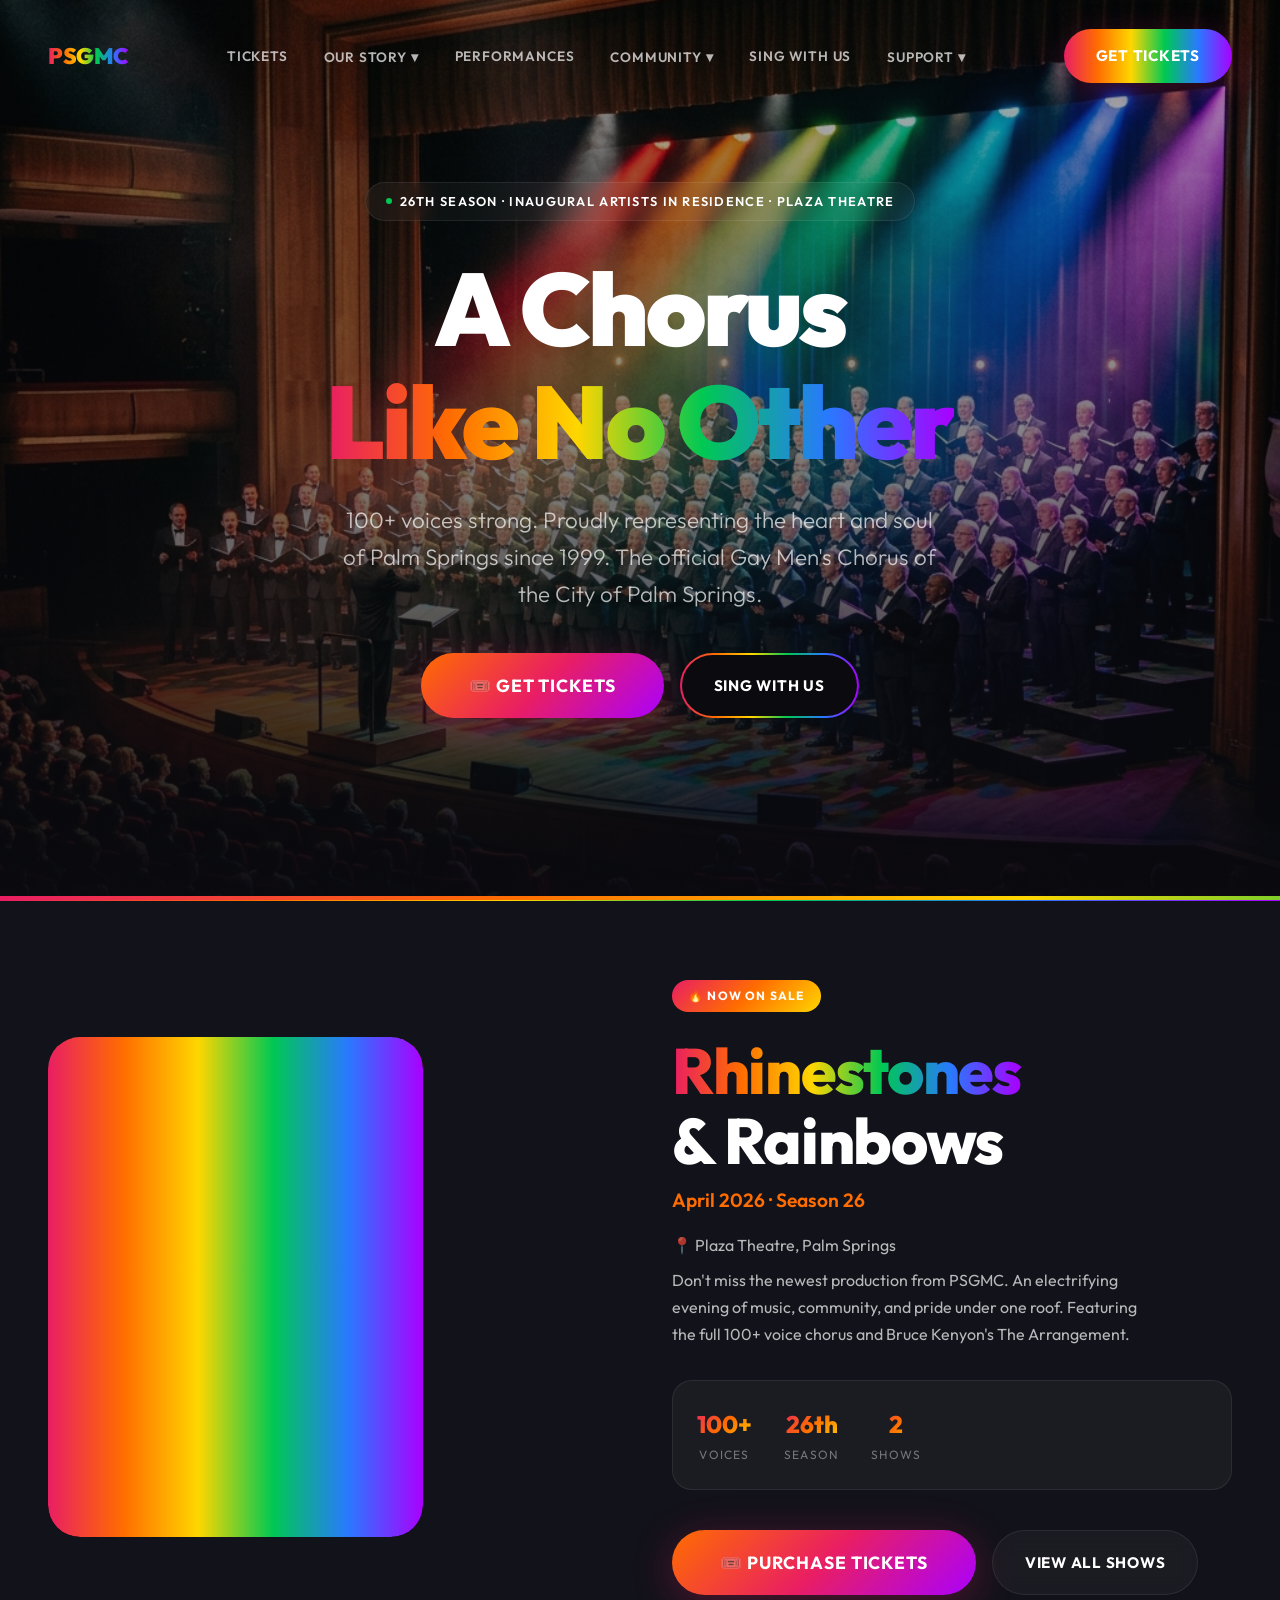
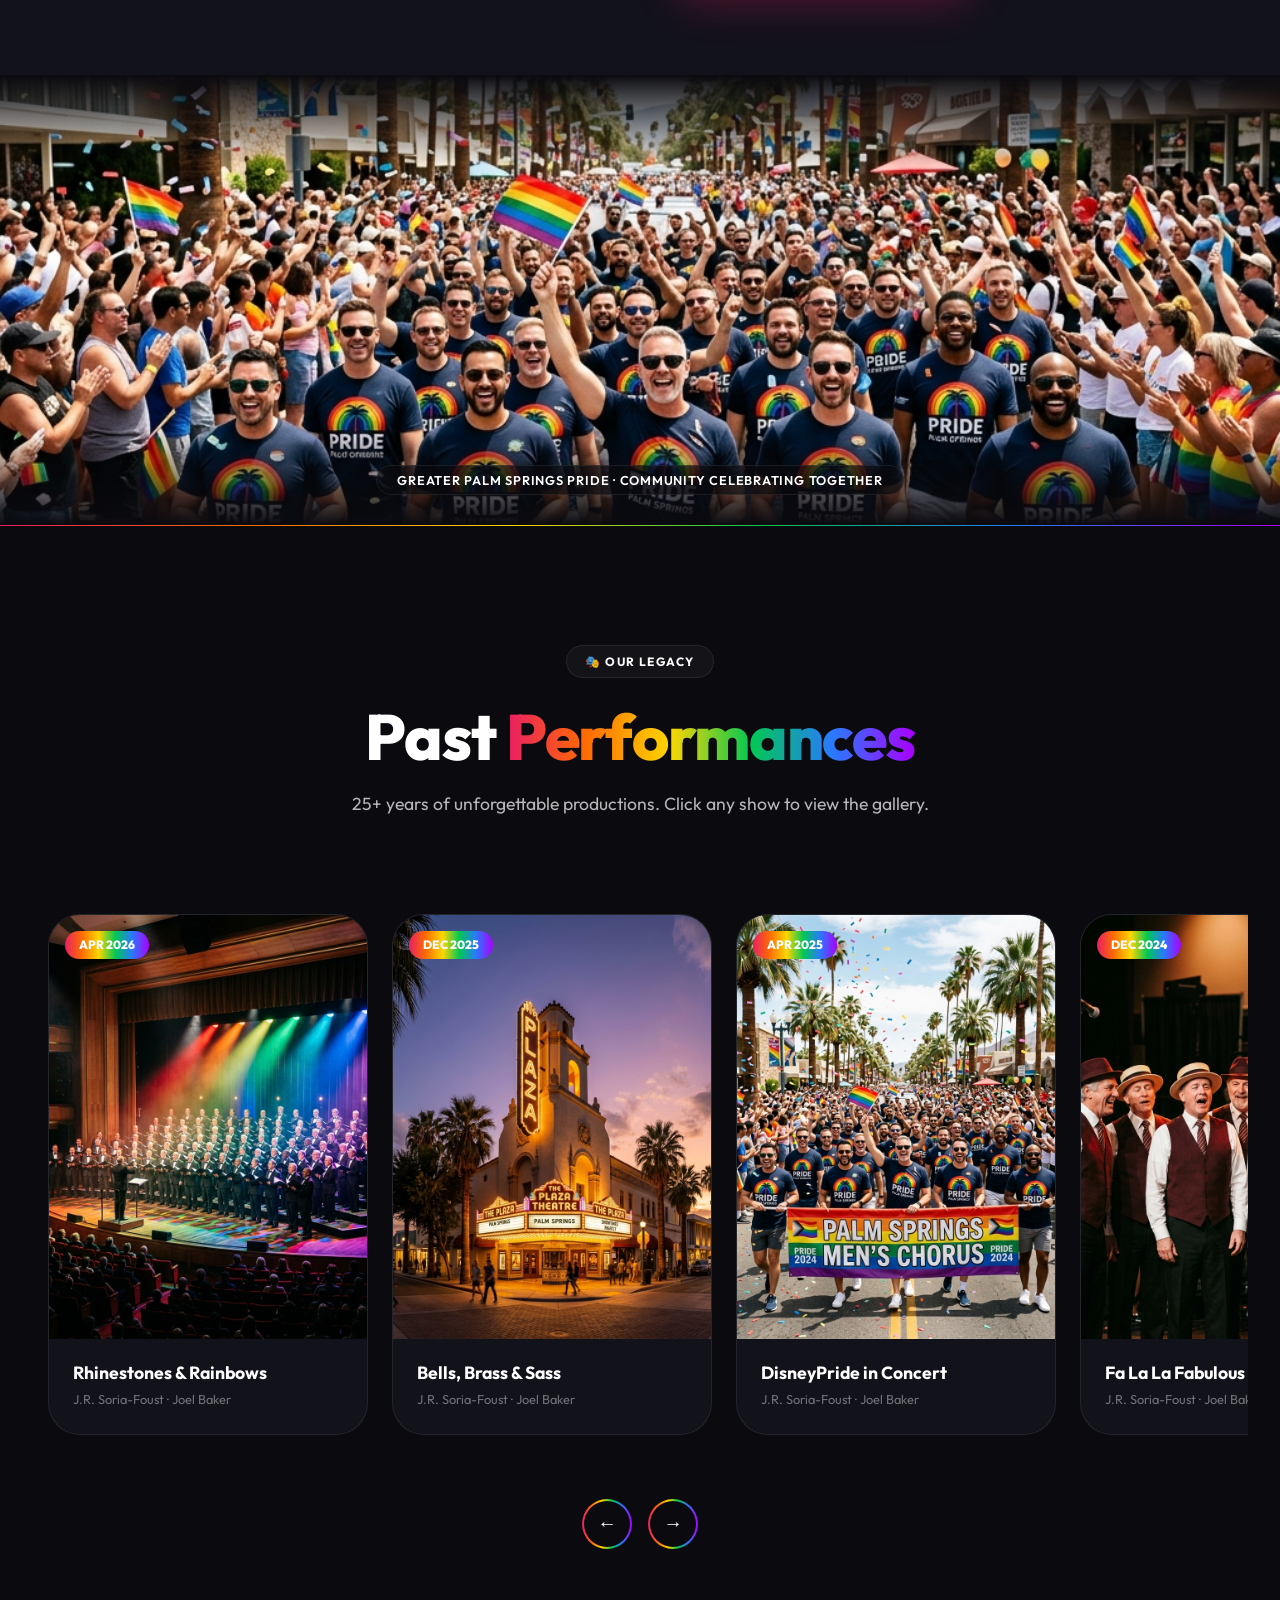
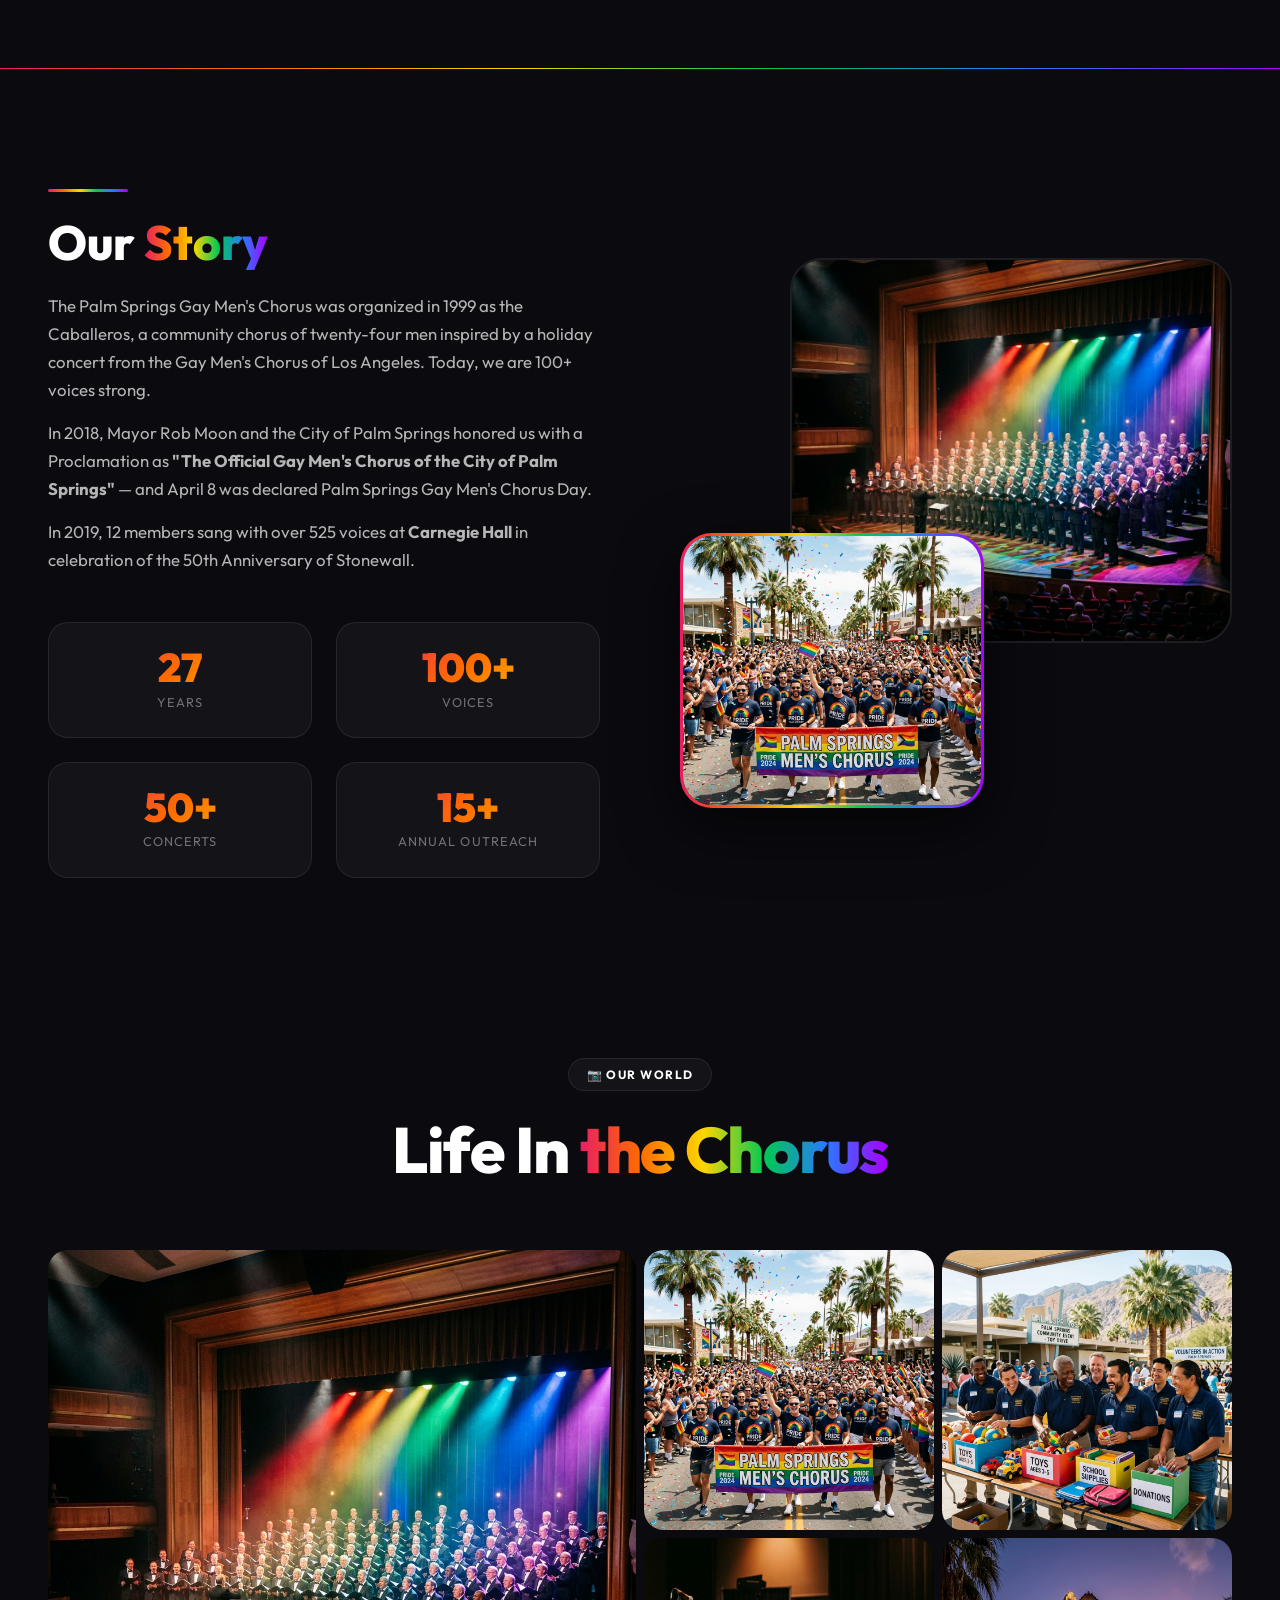
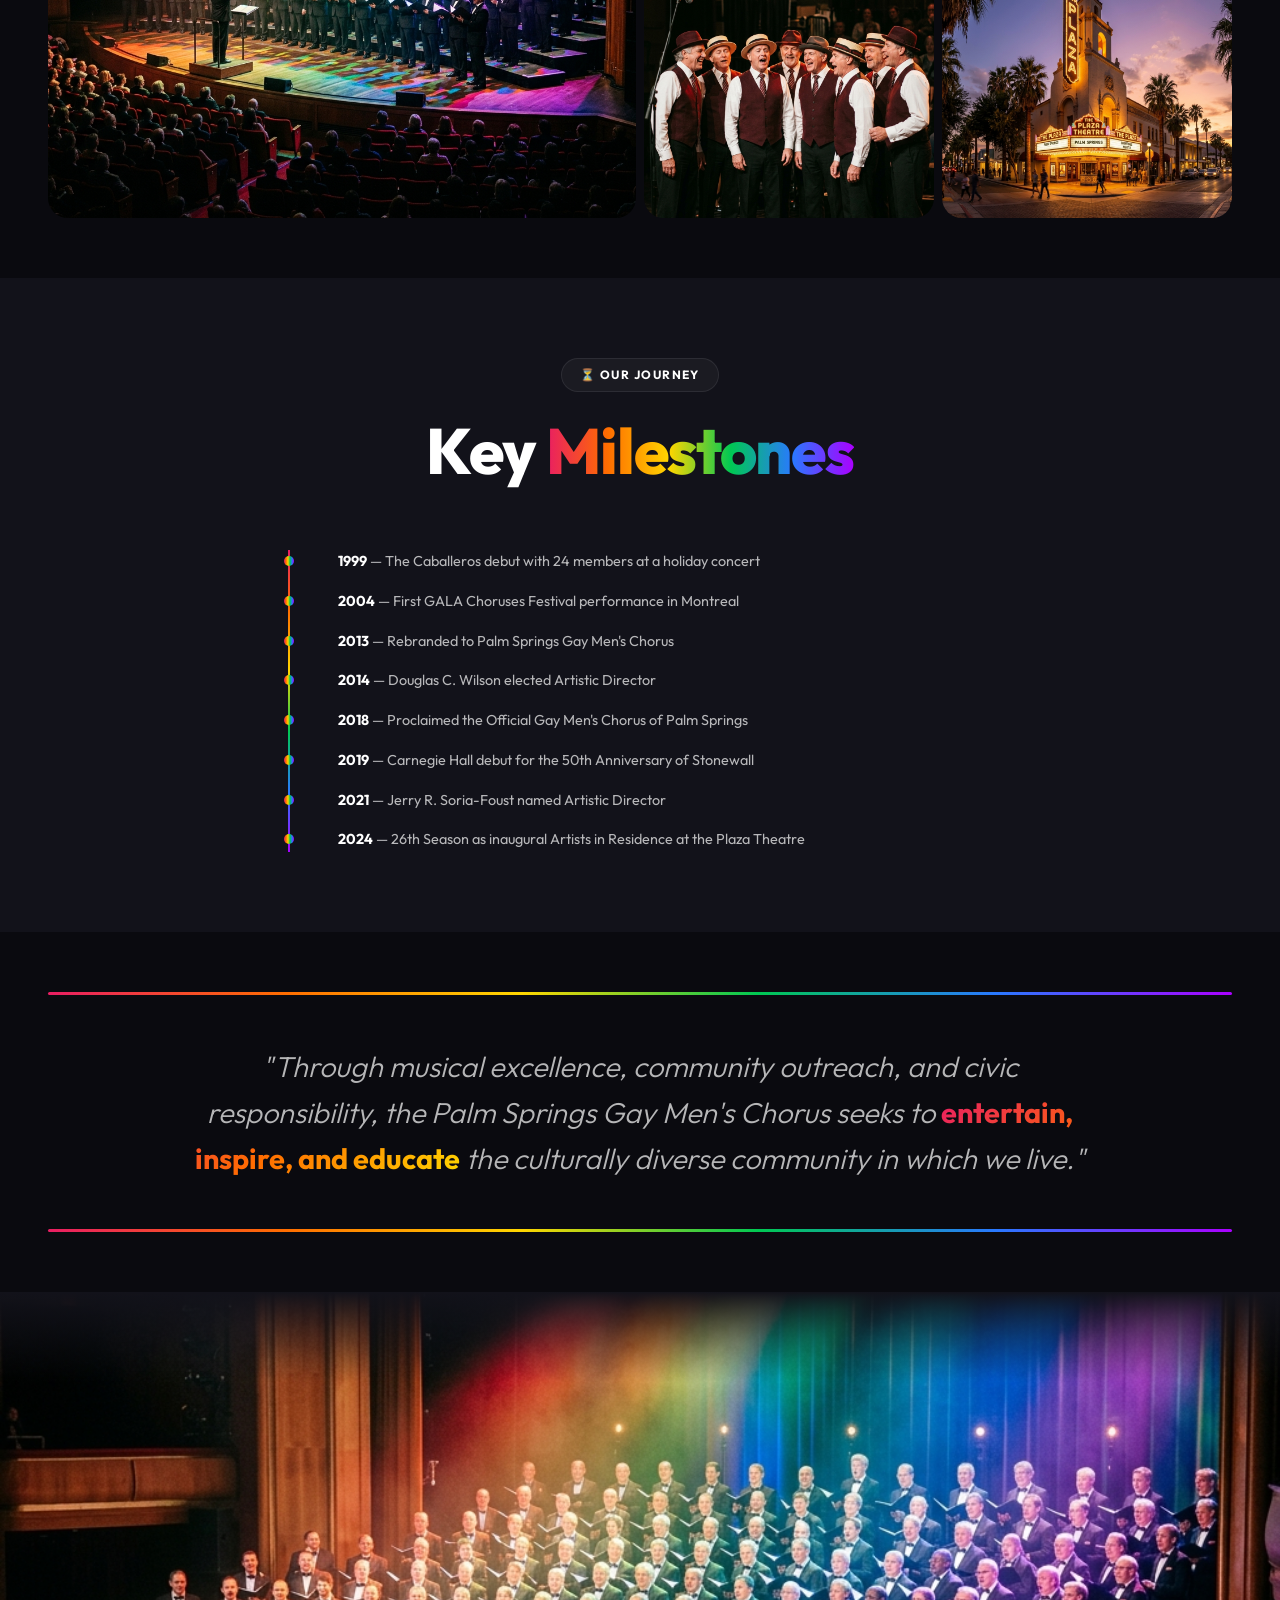
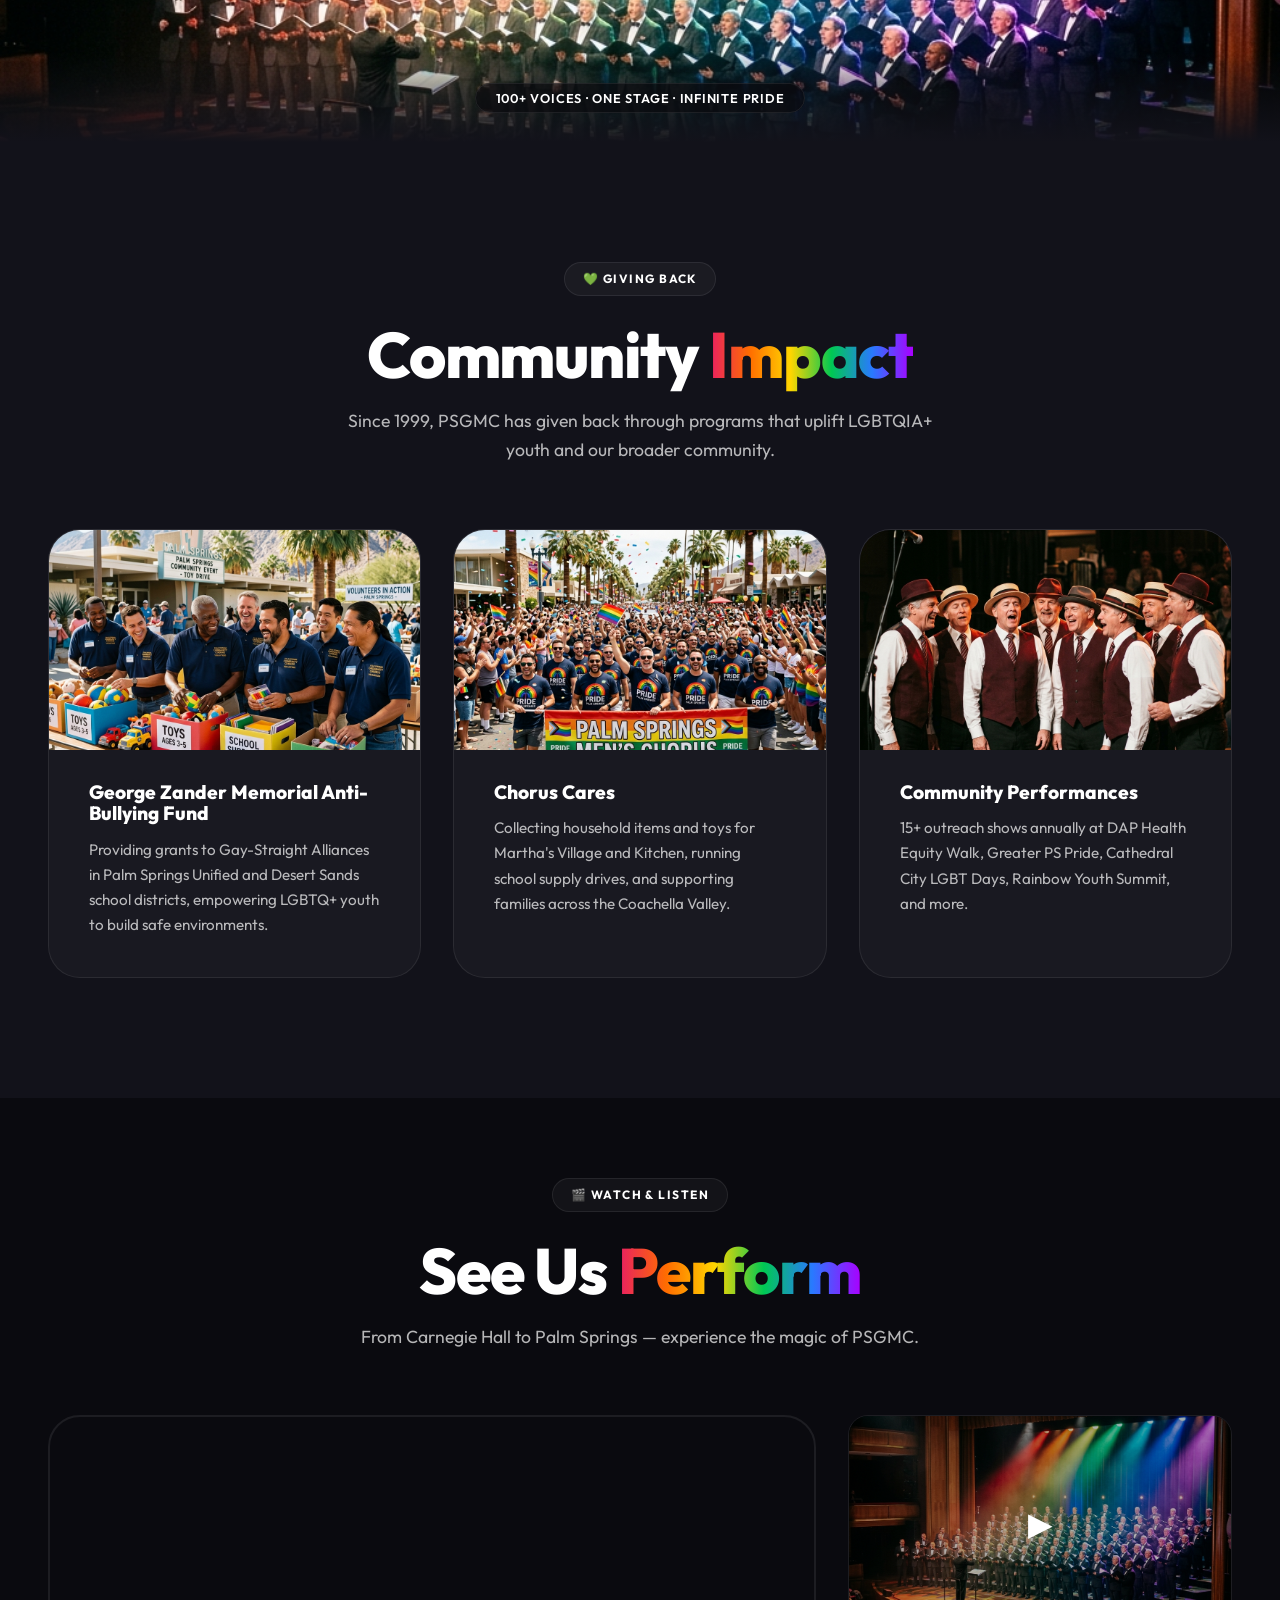
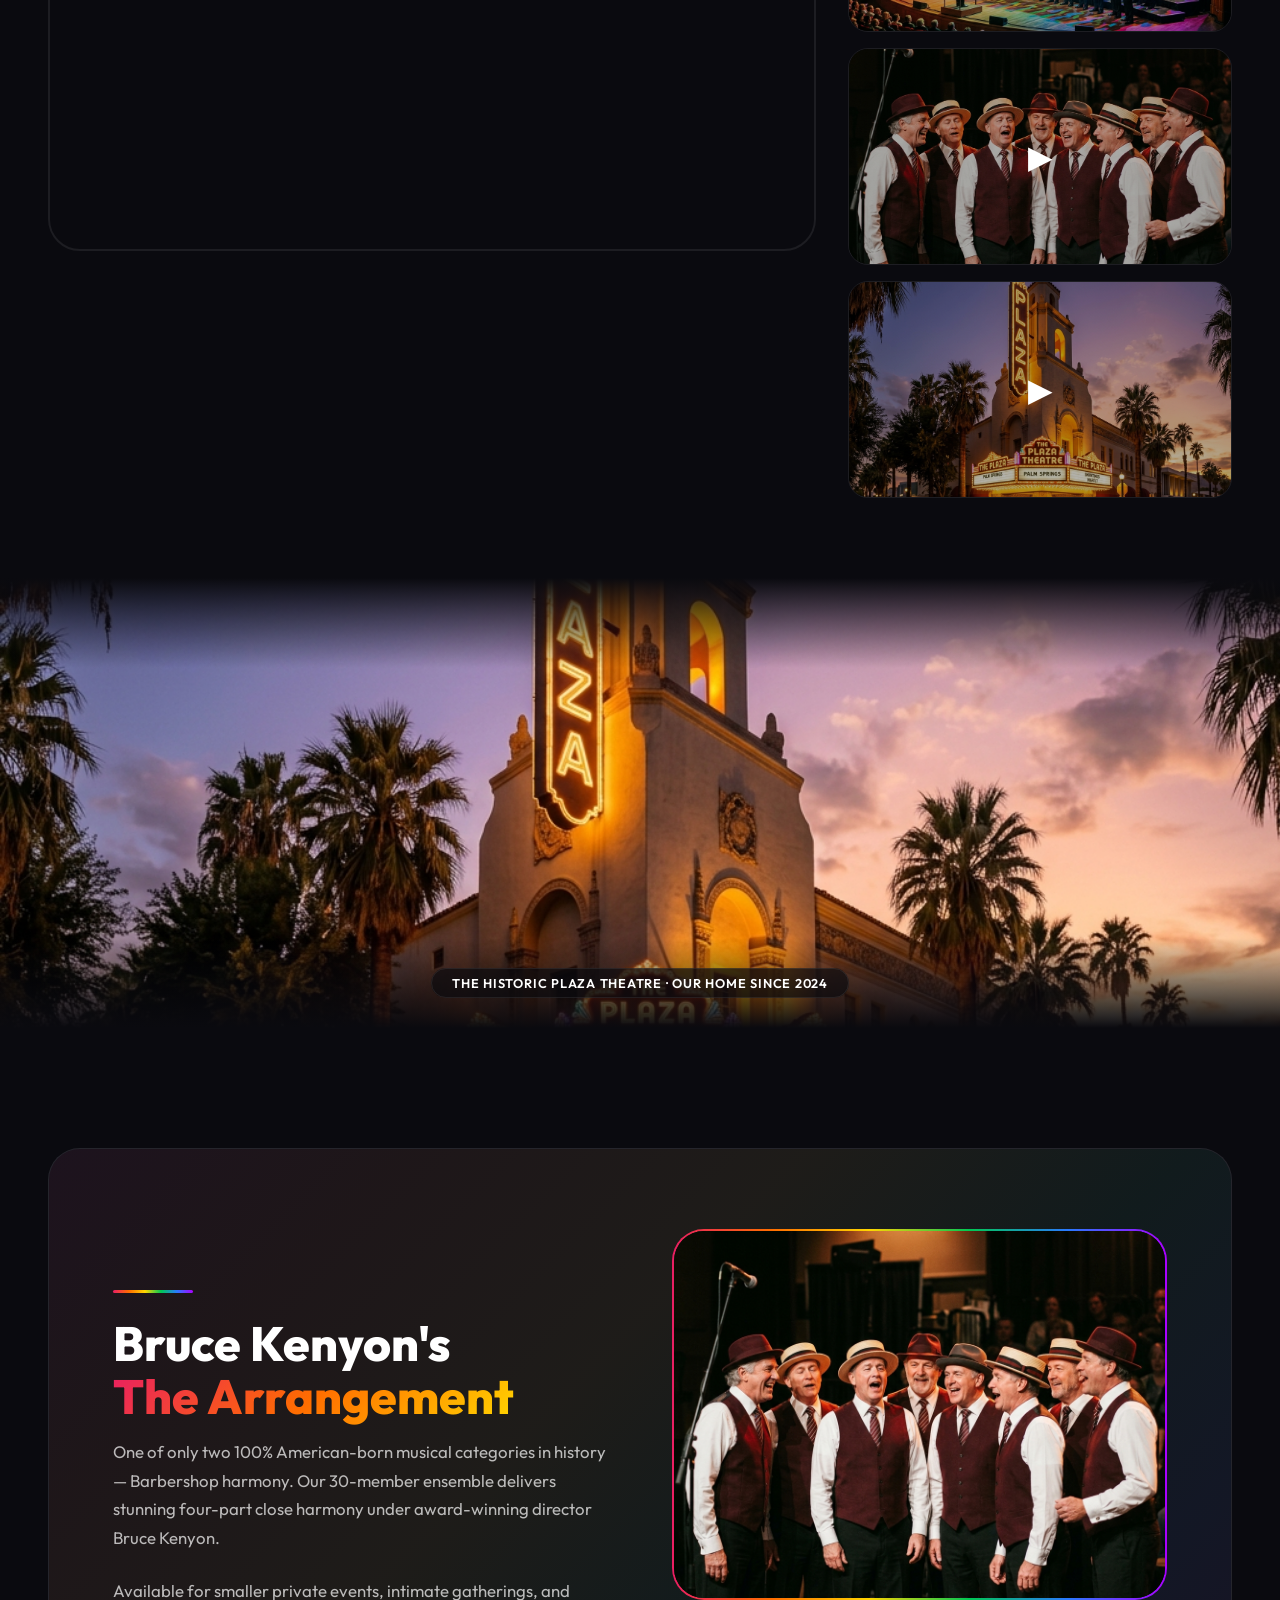
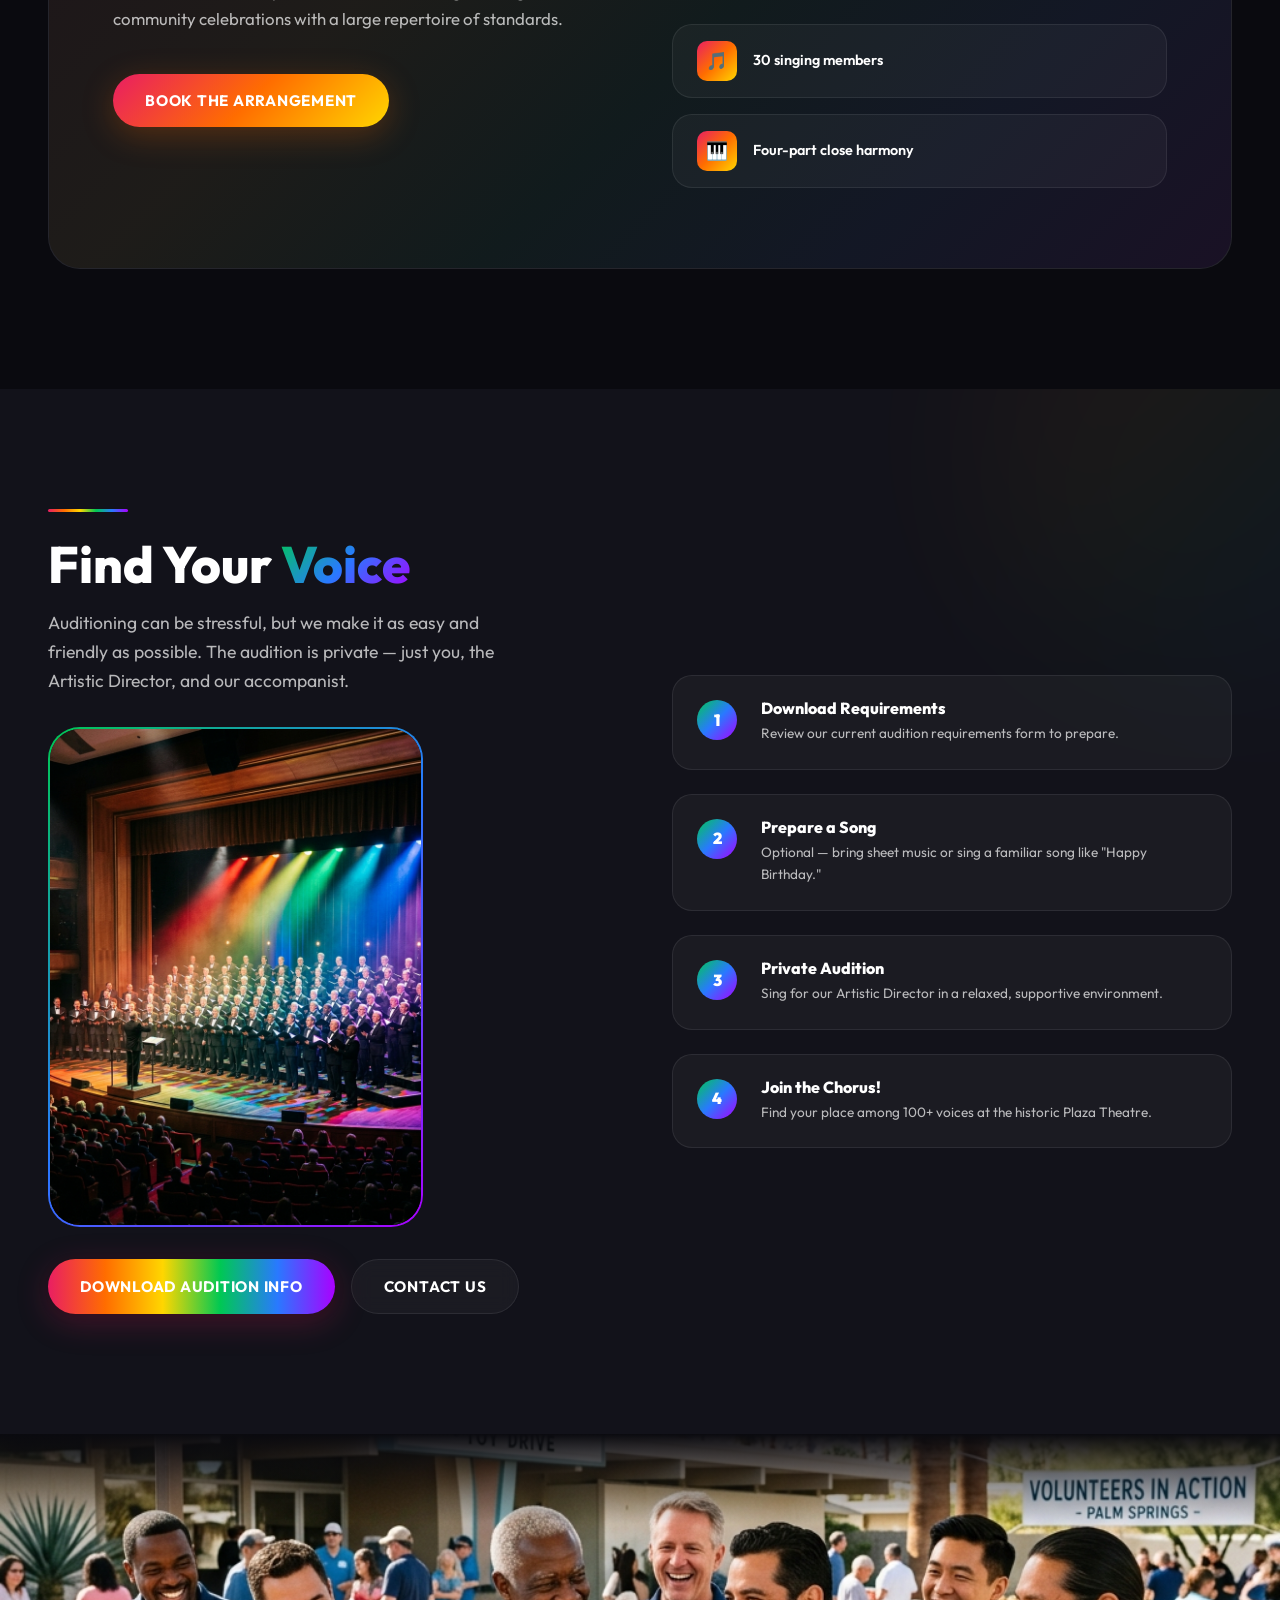
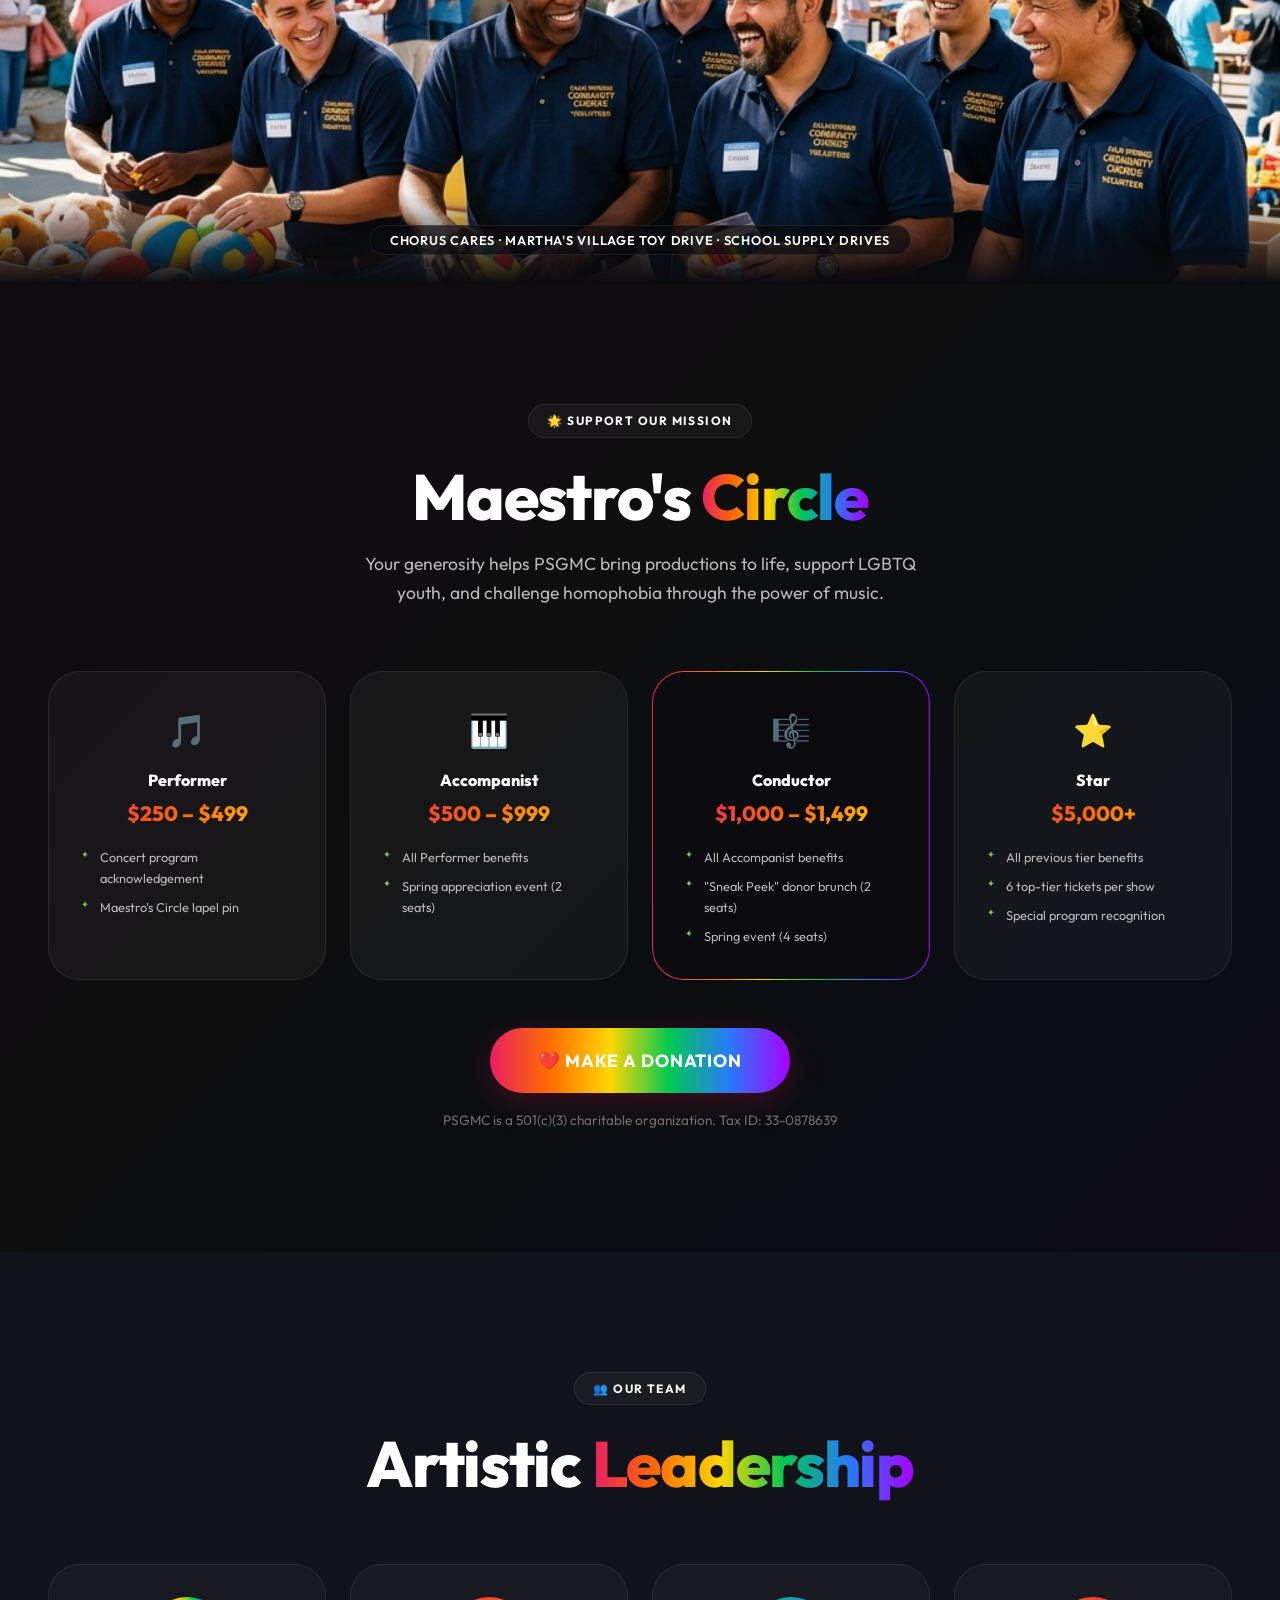
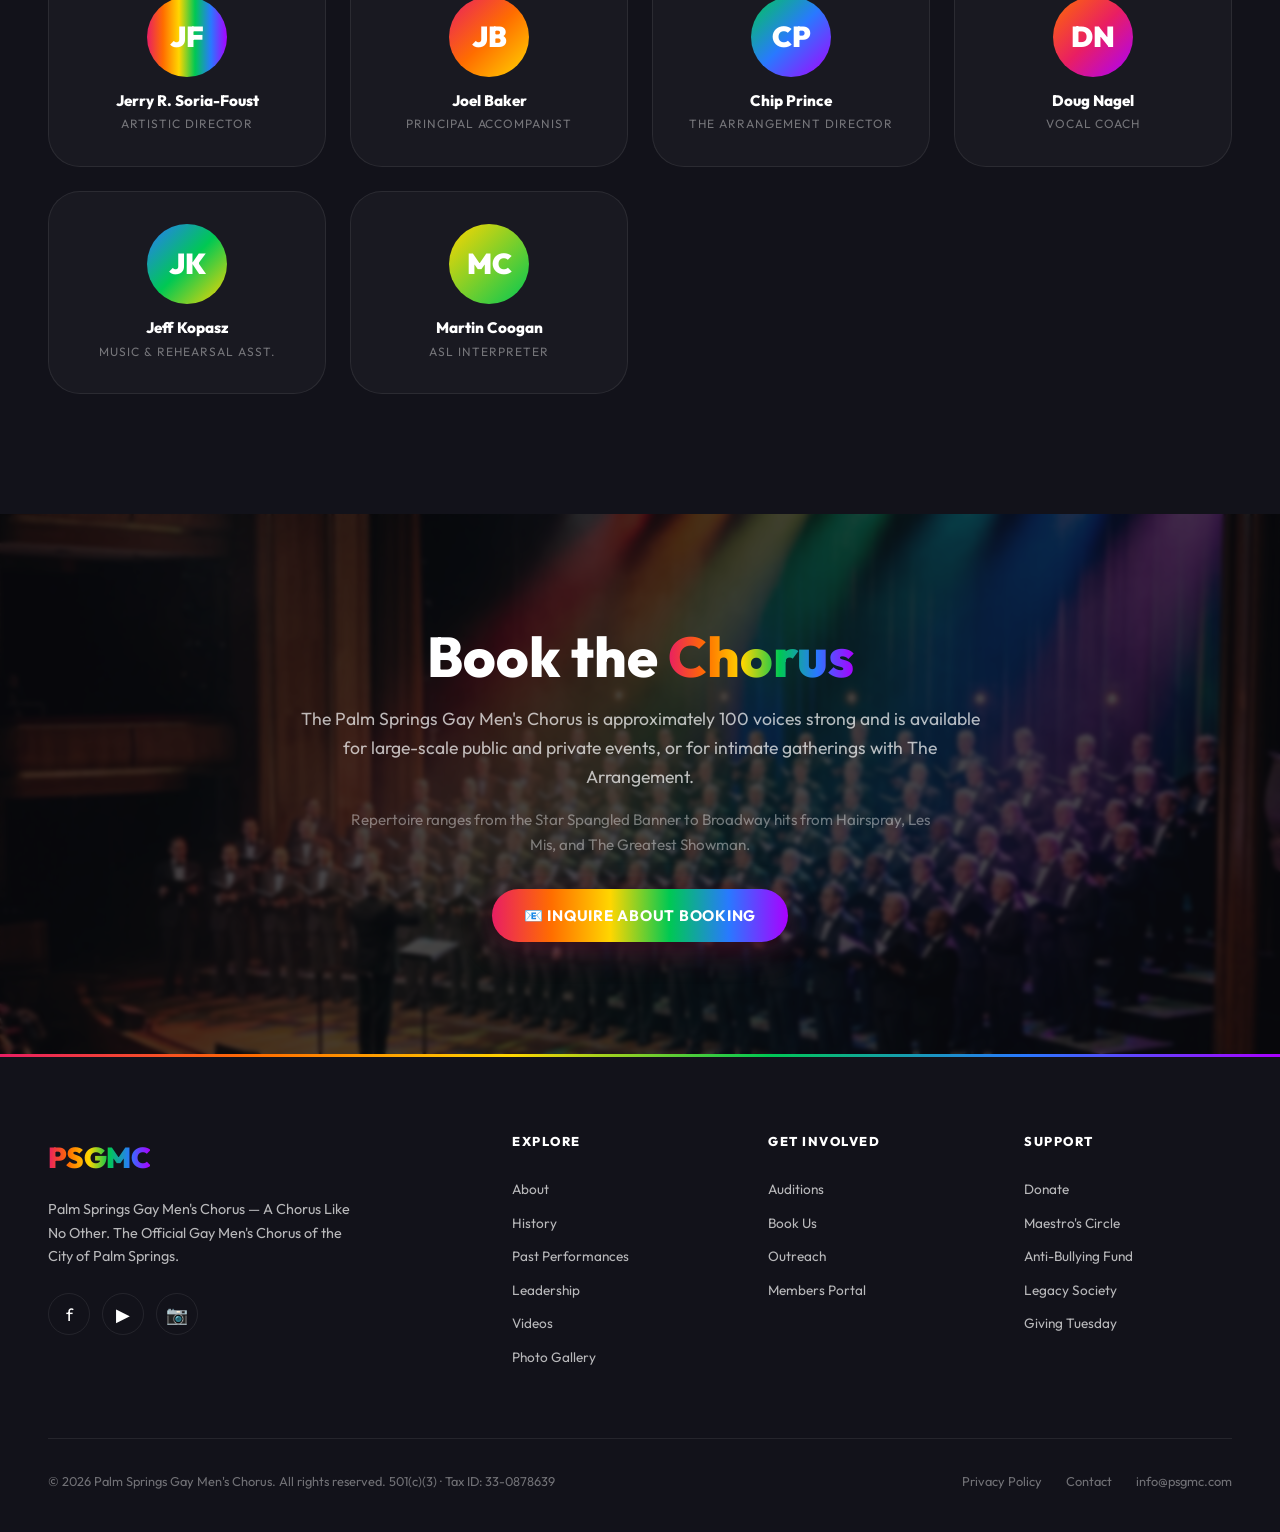
==== psgmc-redesign/index.html @ 8399190d "feat: implement landing page redesign with hero section, navigation, and concert listings" ====
<!DOCTYPE html>
<html lang="en">
<head>
    <meta charset="UTF-8">
    <meta name="viewport" content="width=device-width, initial-scale=1.0">
    <title>PSGMC | Palm Springs Gay Men's Chorus — A Chorus Like No Other</title>
    <meta name="description" content="The official website for the Palm Springs Gay Men's Chorus. Since 1999, 100+ voices strong. The Official Gay Men's Chorus of the City of Palm Springs. View upcoming concerts, join the chorus, or support our mission.">
    <link rel="stylesheet" href="style.css">
</head>
<body>

    <!-- ============================================================
         NAVIGATION
         ============================================================ -->
    <nav class="nav" id="navbar">
        <div class="container nav-inner">
            <a href="#" class="nav-logo">
                <img src="logo.png" alt="PSGMC Logo" onerror="this.style.display='none'">
                <span class="nav-logo-text"><span class="gradient-text">PSGMC</span></span>
            </a>

            <div class="nav-menu" id="navMenu">
                <a href="#tickets" class="nav-link">Tickets</a>

                <div class="nav-dropdown">
                    <a href="#story" class="nav-link">Our Story ▾</a>
                    <div class="nav-dropdown-menu">
                        <a href="#story">
                            <div class="dropdown-icon" style="background: rgba(233,30,99,0.1);">📖</div>
                            <div><strong>About</strong><br><small style="color:var(--text-muted)">Our mission & vision</small></div>
                        </a>
                        <a href="#timeline">
                            <div class="dropdown-icon" style="background: rgba(255,109,0,0.1);">⏳</div>
                            <div><strong>History</strong><br><small style="color:var(--text-muted)">Since 1999</small></div>
                        </a>
                        <a href="#leadership">
                            <div class="dropdown-icon" style="background: rgba(255,214,0,0.1);">👥</div>
                            <div><strong>Leadership</strong><br><small style="color:var(--text-muted)">Board & artistic team</small></div>
                        </a>
                        <a href="#arrangement">
                            <div class="dropdown-icon" style="background: rgba(0,200,83,0.1);">🎶</div>
                            <div><strong>The Arrangement</strong><br><small style="color:var(--text-muted)">Barbershop ensemble</small></div>
                        </a>
                    </div>
                </div>

                <a href="#performances" class="nav-link">Performances</a>

                <div class="nav-dropdown">
                    <a href="#outreach" class="nav-link">Community ▾</a>
                    <div class="nav-dropdown-menu">
                        <a href="#outreach">
                            <div class="dropdown-icon" style="background: rgba(0,200,83,0.1);">💚</div>
                            <div><strong>Outreach</strong><br><small style="color:var(--text-muted)">Chorus Cares programs</small></div>
                        </a>
                        <a href="#videos">
                            <div class="dropdown-icon" style="background: rgba(41,121,255,0.1);">🎬</div>
                            <div><strong>Videos</strong><br><small style="color:var(--text-muted)">Watch performances</small></div>
                        </a>
                        <a href="https://psgmc.com/press-releases/" target="_blank">
                            <div class="dropdown-icon" style="background: rgba(170,0,255,0.1);">📰</div>
                            <div><strong>Press</strong><br><small style="color:var(--text-muted)">News & releases</small></div>
                        </a>
                        <a href="https://psgmc.com/concert-galleries/" target="_blank">
                            <div class="dropdown-icon" style="background: rgba(233,30,99,0.1);">📸</div>
                            <div><strong>Galleries</strong><br><small style="color:var(--text-muted)">Concert photography</small></div>
                        </a>
                    </div>
                </div>

                <a href="#join" class="nav-link">Sing With Us</a>

                <div class="nav-dropdown">
                    <a href="#support" class="nav-link">Support ▾</a>
                    <div class="nav-dropdown-menu">
                        <a href="https://psgmc.z2systems.com/np/clients/psgmc/donation.jsp?campaign=1&" target="_blank">
                            <div class="dropdown-icon" style="background: rgba(255,109,0,0.1);">❤️</div>
                            <div><strong>Donate Now</strong><br><small style="color:var(--text-muted)">Make a gift today</small></div>
                        </a>
                        <a href="#support">
                            <div class="dropdown-icon" style="background: rgba(255,214,0,0.1);">🌟</div>
                            <div><strong>Maestro's Circle</strong><br><small style="color:var(--text-muted)">Donor recognition</small></div>
                        </a>
                        <a href="https://psgmc.z2systems.com/np/clients/psgmc/donation.jsp?campaign=2&" target="_blank">
                            <div class="dropdown-icon" style="background: rgba(0,200,83,0.1);">🛡️</div>
                            <div><strong>Anti-Bullying Fund</strong><br><small style="color:var(--text-muted)">George Zander Memorial</small></div>
                        </a>
                        <a href="https://psgmc.com/legacy-society/" target="_blank">
                            <div class="dropdown-icon" style="background: rgba(170,0,255,0.1);">🏛️</div>
                            <div><strong>Legacy Society</strong><br><small style="color:var(--text-muted)">Planned giving</small></div>
                        </a>
                    </div>
                </div>
            </div>

            <a href="https://www.palmspringsplazatheatre.com/events/detail/psgmc" target="_blank" class="btn btn-primary nav-cta-desktop">Get Tickets</a>

            <div class="nav-toggle" id="navToggle" aria-label="Toggle navigation">
                <span></span><span></span><span></span>
            </div>
        </div>
    </nav>


    <!-- ============================================================
         HERO — Full-screen cinematic image with overlay
         ============================================================ -->
    <header class="hero" id="home">
        <div class="hero-video-container">
            <img src="img-stage.png" alt="Palm Springs Gay Men's Chorus performing on stage with rainbow lighting">
        </div>
        <div class="hero-overlay"></div>
        <div class="hero-rainbow-bar"></div>

        <div class="hero-content">
            <div class="hero-badge">
                <span class="dot"></span>
                26th Season · Inaugural Artists in Residence · Plaza Theatre
            </div>
            <h1>
                <span class="line-1">A Chorus</span>
                <span class="line-2">Like No Other</span>
            </h1>
            <p class="hero-sub">100+ voices strong. Proudly representing the heart and soul of Palm Springs since 1999. The official Gay Men's Chorus of the City of Palm Springs.</p>
            <div class="hero-actions">
                <a href="https://www.palmspringsplazatheatre.com/events/detail/psgmc" target="_blank" class="btn btn-ticket">🎟️ Get Tickets</a>
                <a href="#join" class="btn btn-outline">Sing With Us</a>
            </div>
        </div>
    </header>


    <!-- ============================================================
         CURRENT TICKETS — Split: Concert Poster + Details
         ============================================================ -->
    <section class="ticket-section" id="tickets">
        <div class="container ticket-inner">
            <div class="ticket-visual reveal-left">
                <img src="img-stage.png" alt="PSGMC on stage — Rhinestones & Rainbows">
            </div>
            <div class="ticket-info reveal-right">
                <span class="ticket-label">🔥 Now On Sale</span>
                <h2><span class="gradient-text">Rhinestones</span><br>& Rainbows</h2>
                <p class="show-date">April 2026 · Season 26</p>
                <p class="show-venue">📍 Plaza Theatre, Palm Springs</p>
                <p class="show-desc">Don't miss the newest production from PSGMC. An electrifying evening of music, community, and pride under one roof. Featuring the full 100+ voice chorus and Bruce Kenyon's The Arrangement.</p>
                <div class="ticket-meta">
                    <div class="ticket-meta-item">
                        <div class="meta-value">100+</div>
                        <div class="meta-label">Voices</div>
                    </div>
                    <div class="ticket-meta-item">
                        <div class="meta-value">26th</div>
                        <div class="meta-label">Season</div>
                    </div>
                    <div class="ticket-meta-item">
                        <div class="meta-value">2</div>
                        <div class="meta-label">Shows</div>
                    </div>
                </div>
                <div style="display: flex; gap: 1rem; flex-wrap: wrap;">
                    <a href="https://www.palmspringsplazatheatre.com/events/detail/psgmc" target="_blank" class="btn btn-ticket">🎟️ Purchase Tickets</a>
                    <a href="#performances" class="btn btn-ghost">View All Shows</a>
                </div>
            </div>
        </div>
    </section>


    <!-- ============================================================
         📸 PHOTO BREAK — Pride Parade (full-bleed)
         ============================================================ -->
    <div class="photo-break">
        <img src="img-pride.png" alt="PSGMC marching at Palm Springs Pride Parade">
        <div class="photo-overlay"></div>
        <div class="photo-caption"><span>Greater Palm Springs Pride · Community Celebrating Together</span></div>
    </div>


    <!-- ============================================================
         PAST PERFORMANCES — Rotating Carousel with Images
         ============================================================ -->
    <section class="performances-section" id="performances">
        <div class="container">
            <div class="section-header reveal">
                <span class="tag">🎭 Our Legacy</span>
                <h2>Past <span class="gradient-text">Performances</span></h2>
                <p>25+ years of unforgettable productions. Click any show to view the gallery.</p>
            </div>

            <div class="carousel-container">
                <div class="carousel-track" id="carouselTrack">
                    <div class="performance-card" onclick="window.open('https://psgmc.com/concert-galleries/','_blank')">
                        <div class="performance-card-img">
                            <img src="img-stage.png" alt="Rhinestones & Rainbows">
                            <div class="year-badge">APR 2026</div>
                            <div class="gallery-overlay"><span>View Gallery →</span></div>
                        </div>
                        <div class="performance-card-body">
                            <h3>Rhinestones & Rainbows</h3>
                            <div class="director">J.R. Soria-Foust · Joel Baker</div>
                        </div>
                    </div>

                    <div class="performance-card" onclick="window.open('https://psgmc.com/bells-brass-sass-gallery/','_blank')">
                        <div class="performance-card-img">
                            <img src="img-plaza.png" alt="Bells, Brass & Sass">
                            <div class="year-badge">DEC 2025</div>
                            <div class="gallery-overlay"><span>View Gallery →</span></div>
                        </div>
                        <div class="performance-card-body">
                            <h3>Bells, Brass & Sass</h3>
                            <div class="director">J.R. Soria-Foust · Joel Baker</div>
                        </div>
                    </div>

                    <div class="performance-card" onclick="window.open('https://psgmc.com/disney-pride-in-concert/','_blank')">
                        <div class="performance-card-img">
                            <img src="img-pride.png" alt="DisneyPride in Concert">
                            <div class="year-badge">APR 2025</div>
                            <div class="gallery-overlay"><span>View Gallery →</span></div>
                        </div>
                        <div class="performance-card-body">
                            <h3>DisneyPride in Concert</h3>
                            <div class="director">J.R. Soria-Foust · Joel Baker</div>
                        </div>
                    </div>

                    <div class="performance-card" onclick="window.open('https://psgmc.com/fa-la-la-fabulous/','_blank')">
                        <div class="performance-card-img">
                            <img src="img-arrangement.png" alt="Fa La La Fabulous">
                            <div class="year-badge">DEC 2024</div>
                            <div class="gallery-overlay"><span>View Gallery →</span></div>
                        </div>
                        <div class="performance-card-body">
                            <h3>Fa La La Fabulous</h3>
                            <div class="director">J.R. Soria-Foust · Joel Baker</div>
                        </div>
                    </div>

                    <div class="performance-card" onclick="window.open('https://psgmc.com/defying-gravity-gallery/','_blank')">
                        <div class="performance-card-img">
                            <img src="img-stage.png" alt="Defying Gravity">
                            <div class="year-badge">APR 2024</div>
                            <div class="gallery-overlay"><span>View Gallery →</span></div>
                        </div>
                        <div class="performance-card-body">
                            <h3>Defying Gravity</h3>
                            <div class="director">J.R. Soria-Foust · Joel Baker</div>
                        </div>
                    </div>

                    <div class="performance-card" onclick="window.open('https://psgmc.com/ring-swing-sing/','_blank')">
                        <div class="performance-card-img">
                            <img src="img-plaza.png" alt="Ring! Swing! Sing!">
                            <div class="year-badge">DEC 2023</div>
                            <div class="gallery-overlay"><span>View Gallery →</span></div>
                        </div>
                        <div class="performance-card-body">
                            <h3>Ring! Swing! Sing!</h3>
                            <div class="director">J.R. Soria-Foust · Joel Baker</div>
                        </div>
                    </div>

                    <div class="performance-card" onclick="window.open('https://psgmc.com/notorious','_blank')">
                        <div class="performance-card-img">
                            <img src="img-arrangement.png" alt="Notorious">
                            <div class="year-badge">APR 2023</div>
                            <div class="gallery-overlay"><span>View Gallery →</span></div>
                        </div>
                        <div class="performance-card-body">
                            <h3>Notorious</h3>
                            <div class="director">J.R. Soria-Foust · Joel Baker</div>
                        </div>
                    </div>

                    <div class="performance-card" onclick="window.open('https://psgmc.com/naughty-or-nice/','_blank')">
                        <div class="performance-card-img">
                            <img src="img-pride.png" alt="Naughty or Nice?">
                            <div class="year-badge">DEC 2022</div>
                            <div class="gallery-overlay"><span>View Gallery →</span></div>
                        </div>
                        <div class="performance-card-body">
                            <h3>Naughty or Nice?</h3>
                            <div class="director">J.R. Soria-Foust · Joel Baker</div>
                        </div>
                    </div>

                    <div class="performance-card" onclick="window.open('https://psgmc.com/razzle-dazzle-shine/','_blank')">
                        <div class="performance-card-img">
                            <img src="img-stage.png" alt="Razzle, Dazzle, Shine!">
                            <div class="year-badge">APR 2022</div>
                            <div class="gallery-overlay"><span>View Gallery →</span></div>
                        </div>
                        <div class="performance-card-body">
                            <h3>Razzle, Dazzle, Shine!</h3>
                            <div class="director">J.R. Soria-Foust · Joel Baker</div>
                        </div>
                    </div>

                    <div class="performance-card" onclick="window.open('https://psgmc.com/modern-family-holiday/','_blank')">
                        <div class="performance-card-img">
                            <img src="img-plaza.png" alt="A Modern Family Holiday">
                            <div class="year-badge">DEC 2019</div>
                            <div class="gallery-overlay"><span>View Gallery →</span></div>
                        </div>
                        <div class="performance-card-body">
                            <h3>A Modern Family Holiday</h3>
                            <div class="director">Douglas C. Wilson · Joel Baker</div>
                        </div>
                    </div>

                    <div class="performance-card" onclick="window.open('https://psgmc.com/quiet-no-more-a-choral-celebration-of-stonewall/','_blank')">
                        <div class="performance-card-img">
                            <img src="img-pride.png" alt="Quiet No More">
                            <div class="year-badge">APR 2019</div>
                            <div class="gallery-overlay"><span>View Gallery →</span></div>
                        </div>
                        <div class="performance-card-body">
                            <h3>Quiet No More</h3>
                            <div class="director">Douglas C. Wilson · Joel Baker</div>
                        </div>
                    </div>

                    <div class="performance-card" onclick="window.open('https://psgmc.com/men-in-tights/','_blank')">
                        <div class="performance-card-img">
                            <img src="img-arrangement.png" alt="Men In Tights">
                            <div class="year-badge">DEC 2018</div>
                            <div class="gallery-overlay"><span>View Gallery →</span></div>
                        </div>
                        <div class="performance-card-body">
                            <h3>Men In Tights</h3>
                            <div class="director">Douglas C. Wilson · Joel Baker</div>
                        </div>
                    </div>
                </div>
            </div>

            <div class="carousel-controls">
                <button class="carousel-btn" id="prevBtn" aria-label="Previous">←</button>
                <button class="carousel-btn" id="nextBtn" aria-label="Next">→</button>
            </div>
        </div>
    </section>


    <!-- ============================================================
         OUR STORY — About + Image Stack + History Timeline
         ============================================================ -->
    <section class="story-section" id="story">
        <div class="container story-grid">
            <div class="story-text reveal-left">
                <div class="gradient-divider-short"></div>
                <h2>Our <span class="gradient-text">Story</span></h2>
                <p>The Palm Springs Gay Men's Chorus was organized in 1999 as the Caballeros, a community chorus of twenty-four men inspired by a holiday concert from the Gay Men's Chorus of Los Angeles. Today, we are 100+ voices strong.</p>
                <p>In 2018, Mayor Rob Moon and the City of Palm Springs honored us with a Proclamation as <strong>"The Official Gay Men's Chorus of the City of Palm Springs"</strong> — and April 8 was declared Palm Springs Gay Men's Chorus Day.</p>
                <p>In 2019, 12 members sang with over 525 voices at <strong>Carnegie Hall</strong> in celebration of the 50th Anniversary of Stonewall.</p>

                <div class="story-stats stagger-children">
                    <div class="stat-card">
                        <div class="stat-number">27</div>
                        <div class="stat-label">Years</div>
                    </div>
                    <div class="stat-card">
                        <div class="stat-number">100+</div>
                        <div class="stat-label">Voices</div>
                    </div>
                    <div class="stat-card">
                        <div class="stat-number">50+</div>
                        <div class="stat-label">Concerts</div>
                    </div>
                    <div class="stat-card">
                        <div class="stat-number">15+</div>
                        <div class="stat-label">Annual Outreach</div>
                    </div>
                </div>
            </div>

            <!-- IMAGE STACK: Two overlapping photos -->
            <div class="story-visual reveal-right">
                <div class="img-stack">
                    <div class="img-main">
                        <img src="img-stage.png" alt="PSGMC performing at the Plaza Theatre">
                    </div>
                    <div class="img-accent">
                        <img src="img-pride.png" alt="PSGMC at Greater Palm Springs Pride">
                    </div>
                </div>
            </div>
        </div>
    </section>


    <!-- ============================================================
         📸 PHOTO MOSAIC — Gallery of choir life
         ============================================================ -->
    <section style="padding: 60px 0; background: var(--bg-primary);" id="gallery">
        <div class="container">
            <div class="section-header reveal">
                <span class="tag">📷 Our World</span>
                <h2>Life In <span class="gradient-text">the Chorus</span></h2>
            </div>

            <div class="photo-mosaic reveal-scale">
                <div class="mosaic-item">
                    <img src="img-stage.png" alt="Full chorus on stage under rainbow lights">
                    <div class="mosaic-overlay">
                        <span class="mosaic-label">On Stage at the Plaza Theatre</span>
                    </div>
                </div>
                <div class="mosaic-item">
                    <img src="img-pride.png" alt="Pride parade march">
                    <div class="mosaic-overlay">
                        <span class="mosaic-label">Greater PS Pride</span>
                    </div>
                </div>
                <div class="mosaic-item">
                    <img src="img-outreach.png" alt="Community outreach volunteering">
                    <div class="mosaic-overlay">
                        <span class="mosaic-label">Chorus Cares</span>
                    </div>
                </div>
                <div class="mosaic-item">
                    <img src="img-arrangement.png" alt="The Arrangement barbershop ensemble">
                    <div class="mosaic-overlay">
                        <span class="mosaic-label">The Arrangement</span>
                    </div>
                </div>
                <div class="mosaic-item">
                    <img src="img-plaza.png" alt="Plaza Theatre at sunset">
                    <div class="mosaic-overlay">
                        <span class="mosaic-label">Our Home — Plaza Theatre</span>
                    </div>
                </div>
            </div>
        </div>
    </section>


    <!-- ============================================================
         TIMELINE — Key Milestones
         ============================================================ -->
    <section style="padding: 80px 0; background: var(--bg-elevated);" id="timeline">
        <div class="container" style="max-width: 800px;">
            <div class="section-header reveal">
                <span class="tag">⏳ Our Journey</span>
                <h2>Key <span class="gradient-text">Milestones</span></h2>
            </div>
            <ul class="timeline-mini reveal">
                <li><strong>1999</strong> — The Caballeros debut with 24 members at a holiday concert</li>
                <li><strong>2004</strong> — First GALA Choruses Festival performance in Montreal</li>
                <li><strong>2013</strong> — Rebranded to Palm Springs Gay Men's Chorus</li>
                <li><strong>2014</strong> — Douglas C. Wilson elected Artistic Director</li>
                <li><strong>2018</strong> — Proclaimed the Official Gay Men's Chorus of Palm Springs</li>
                <li><strong>2019</strong> — Carnegie Hall debut for the 50th Anniversary of Stonewall</li>
                <li><strong>2021</strong> — Jerry R. Soria-Foust named Artistic Director</li>
                <li><strong>2024</strong> — 26th Season as inaugural Artists in Residence at the Plaza Theatre</li>
            </ul>
        </div>
    </section>


    <!-- Mission Statement -->
    <div style="padding: 60px 0; text-align: center;">
        <div class="container">
            <hr class="gradient-divider" style="margin-bottom: 3rem;">
            <blockquote class="reveal" style="font-size: clamp(1.2rem, 2.5vw, 1.8rem); font-style: italic; font-weight: 300; max-width: 900px; margin: 0 auto; color: var(--text-secondary); line-height: 1.6;">
                "Through musical excellence, community outreach, and civic responsibility, the Palm Springs Gay Men's Chorus seeks to <span class="gradient-text-warm" style="font-weight: 700; font-style: normal;">entertain, inspire, and educate</span> the culturally diverse community in which we live."
            </blockquote>
            <hr class="gradient-divider" style="margin-top: 3rem;">
        </div>
    </div>


    <!-- ============================================================
         📸 PHOTO BREAK — Full-bleed stage photo
         ============================================================ -->
    <div class="photo-break">
        <img src="img-stage.png" alt="PSGMC chorus on stage in formation">
        <div class="photo-overlay-dark"></div>
        <div class="photo-caption"><span>100+ Voices · One Stage · Infinite Pride</span></div>
    </div>


    <!-- ============================================================
         COMMUNITY OUTREACH — Image-forward cards
         ============================================================ -->
    <section class="outreach-section" id="outreach">
        <div class="container">
            <div class="section-header reveal">
                <span class="tag">💚 Giving Back</span>
                <h2>Community <span class="gradient-text">Impact</span></h2>
                <p>Since 1999, PSGMC has given back through programs that uplift LGBTQIA+ youth and our broader community.</p>
            </div>

            <div class="outreach-grid stagger-children">
                <div class="outreach-card outreach-card-img">
                    <div class="card-image">
                        <img src="img-outreach.png" alt="Chorus members sorting donated toys">
                    </div>
                    <div class="card-body">
                        <h3>George Zander Memorial Anti-Bullying Fund</h3>
                        <p>Providing grants to Gay-Straight Alliances in Palm Springs Unified and Desert Sands school districts, empowering LGBTQ+ youth to build safe environments.</p>
                    </div>
                </div>
                <div class="outreach-card outreach-card-img">
                    <div class="card-image">
                        <img src="img-pride.png" alt="Community celebration at Pride">
                    </div>
                    <div class="card-body">
                        <h3>Chorus Cares</h3>
                        <p>Collecting household items and toys for Martha's Village and Kitchen, running school supply drives, and supporting families across the Coachella Valley.</p>
                    </div>
                </div>
                <div class="outreach-card outreach-card-img">
                    <div class="card-image">
                        <img src="img-arrangement.png" alt="Community performance ensemble">
                    </div>
                    <div class="card-body">
                        <h3>Community Performances</h3>
                        <p>15+ outreach shows annually at DAP Health Equity Walk, Greater PS Pride, Cathedral City LGBT Days, Rainbow Youth Summit, and more.</p>
                    </div>
                </div>
            </div>
        </div>
    </section>


    <!-- ============================================================
         WATCH US PERFORM — YouTube Embeds
         ============================================================ -->
    <section class="video-embed-section" id="videos">
        <div class="container">
            <div class="section-header reveal">
                <span class="tag">🎬 Watch & Listen</span>
                <h2>See Us <span class="gradient-text">Perform</span></h2>
                <p>From Carnegie Hall to Palm Springs — experience the magic of PSGMC.</p>
            </div>

            <div class="video-grid reveal">
                <div class="video-main">
                    <iframe src="https://www.youtube.com/embed/Qa61gdmxqKQ" title="PSGMC Carnegie Hall Performance" frameborder="0" allow="accelerometer; autoplay; clipboard-write; encrypted-media; gyroscope; picture-in-picture" allowfullscreen loading="lazy"></iframe>
                </div>
                <div class="video-sidebar">
                    <div class="video-thumb" onclick="document.querySelector('.video-main iframe').src='https://www.youtube.com/embed/Qa61gdmxqKQ'">
                        <img src="img-stage.png" alt="Carnegie Hall performance">
                        <div class="play-icon">▶</div>
                    </div>
                    <div class="video-thumb" onclick="document.querySelector('.video-main iframe').src='https://www.youtube.com/embed/cS2l5ByiVXs'">
                        <img src="img-arrangement.png" alt="PSGMC Sizzle Reel">
                        <div class="play-icon">▶</div>
                    </div>
                    <div class="video-thumb" onclick="document.querySelector('.video-main iframe').src='https://www.youtube.com/embed/4gxBL3rNKUs'">
                        <img src="img-plaza.png" alt="Favorite One performance">
                        <div class="play-icon">▶</div>
                    </div>
                </div>
            </div>
        </div>
    </section>


    <!-- ============================================================
         📸 PHOTO BREAK — Plaza Theatre
         ============================================================ -->
    <div class="photo-break">
        <img src="img-plaza.png" alt="The historic Plaza Theatre in Palm Springs at dusk">
        <div class="photo-overlay"></div>
        <div class="photo-caption"><span>The Historic Plaza Theatre · Our Home Since 2024</span></div>
    </div>


    <!-- ============================================================
         THE ARRANGEMENT — With Image
         ============================================================ -->
    <section class="arrangement-section" id="arrangement">
        <div class="container">
            <div class="arrangement-banner reveal-scale">
                <div class="arrangement-inner">
                    <div>
                        <div class="gradient-divider-short"></div>
                        <h2>Bruce Kenyon's<br><span class="gradient-text-warm">The Arrangement</span></h2>
                        <p>One of only two 100% American-born musical categories in history — Barbershop harmony. Our 30-member ensemble delivers stunning four-part close harmony under award-winning director Bruce Kenyon.</p>
                        <p>Available for smaller private events, intimate gatherings, and community celebrations with a large repertoire of standards.</p>
                        <a href="https://psgmc.com/book/" target="_blank" class="btn btn-warm" style="margin-top:1rem;">Book The Arrangement</a>
                    </div>
                    <div>
                        <div class="arrangement-img-wrap">
                            <img src="img-arrangement.png" alt="The Arrangement barbershop ensemble performing">
                        </div>
                        <div class="arrangement-features" style="margin-top: 1.5rem;">
                            <div class="arrangement-feature">
                                <div class="feat-icon">🎵</div>
                                <div class="feat-text">30 singing members</div>
                            </div>
                            <div class="arrangement-feature">
                                <div class="feat-icon">🎹</div>
                                <div class="feat-text">Four-part close harmony</div>
                            </div>
                        </div>
                    </div>
                </div>
            </div>
        </div>
    </section>


    <!-- ============================================================
         AUDITIONS / JOIN — With Image
         ============================================================ -->
    <section class="join-section" id="join">
        <div class="container">
            <div class="join-grid">
                <div class="reveal-left">
                    <div class="gradient-divider-short"></div>
                    <h2 style="font-size: clamp(2rem, 4vw, 3.5rem); margin-bottom: 1rem;">Find Your <span class="gradient-text-cool">Voice</span></h2>
                    <p style="color: var(--text-secondary); font-size: 1.1rem; margin-bottom: 2rem; max-width: 480px;">Auditioning can be stressful, but we make it as easy and friendly as possible. The audition is private — just you, the Artistic Director, and our accompanist.</p>

                    <!-- Image in the join section -->
                    <div class="join-image-wrap" style="margin-bottom: 2rem;">
                        <img src="img-stage.png" alt="Chorus members rehearsing and singing together">
                    </div>

                    <div style="display: flex; gap: 1rem; flex-wrap: wrap;">
                        <a href="https://psgmc.com/wp-content/uploads/2025/12/PSGMC-Audition-Requirements_January-2026.pdf" target="_blank" class="btn btn-primary">Download Audition Info</a>
                        <a href="#contact" class="btn btn-ghost">Contact Us</a>
                    </div>
                </div>

                <div class="join-steps reveal-right">
                    <div class="join-step">
                        <div class="step-num">1</div>
                        <div class="step-content">
                            <h4>Download Requirements</h4>
                            <p>Review our current audition requirements form to prepare.</p>
                        </div>
                    </div>
                    <div class="join-step">
                        <div class="step-num">2</div>
                        <div class="step-content">
                            <h4>Prepare a Song</h4>
                            <p>Optional — bring sheet music or sing a familiar song like "Happy Birthday."</p>
                        </div>
                    </div>
                    <div class="join-step">
                        <div class="step-num">3</div>
                        <div class="step-content">
                            <h4>Private Audition</h4>
                            <p>Sing for our Artistic Director in a relaxed, supportive environment.</p>
                        </div>
                    </div>
                    <div class="join-step">
                        <div class="step-num">4</div>
                        <div class="step-content">
                            <h4>Join the Chorus!</h4>
                            <p>Find your place among 100+ voices at the historic Plaza Theatre.</p>
                        </div>
                    </div>
                </div>
            </div>
        </div>
    </section>


    <!-- ============================================================
         📸 PHOTO BREAK — Outreach
         ============================================================ -->
    <div class="photo-break">
        <img src="img-outreach.png" alt="PSGMC community outreach volunteering">
        <div class="photo-overlay"></div>
        <div class="photo-caption"><span>Chorus Cares · Martha's Village Toy Drive · School Supply Drives</span></div>
    </div>


    <!-- ============================================================
         SUPPORT / MAESTRO'S CIRCLE
         ============================================================ -->
    <section class="support-section" id="support">
        <div class="container">
            <div class="section-header reveal">
                <span class="tag">🌟 Support Our Mission</span>
                <h2>Maestro's <span class="gradient-text">Circle</span></h2>
                <p>Your generosity helps PSGMC bring productions to life, support LGBTQ youth, and challenge homophobia through the power of music.</p>
            </div>

            <div class="support-tiers stagger-children">
                <div class="tier-card">
                    <div class="tier-icon">🎵</div>
                    <h3>Performer</h3>
                    <div class="tier-price">$250 – $499</div>
                    <ul>
                        <li>Concert program acknowledgement</li>
                        <li>Maestro's Circle lapel pin</li>
                    </ul>
                </div>
                <div class="tier-card">
                    <div class="tier-icon">🎹</div>
                    <h3>Accompanist</h3>
                    <div class="tier-price">$500 – $999</div>
                    <ul>
                        <li>All Performer benefits</li>
                        <li>Spring appreciation event (2 seats)</li>
                    </ul>
                </div>
                <div class="tier-card featured">
                    <div class="tier-icon">🎼</div>
                    <h3>Conductor</h3>
                    <div class="tier-price">$1,000 – $1,499</div>
                    <ul>
                        <li>All Accompanist benefits</li>
                        <li>"Sneak Peek" donor brunch (2 seats)</li>
                        <li>Spring event (4 seats)</li>
                    </ul>
                </div>
                <div class="tier-card">
                    <div class="tier-icon">⭐</div>
                    <h3>Star</h3>
                    <div class="tier-price">$5,000+</div>
                    <ul>
                        <li>All previous tier benefits</li>
                        <li>6 top-tier tickets per show</li>
                        <li>Special program recognition</li>
                    </ul>
                </div>
            </div>

            <div style="text-align: center; margin-top: 3rem;" class="reveal">
                <a href="https://psgmc.app.neoncrm.com/np/clients/psgmc/donation.jsp?campaign=1&" target="_blank" class="btn btn-primary" style="font-size: 1.1rem; padding: 18px 48px;">❤️ Make a Donation</a>
                <p style="margin-top: 1rem; font-size: 0.85rem; color: var(--text-muted);">PSGMC is a 501(c)(3) charitable organization. Tax ID: 33-0878639</p>
            </div>
        </div>
    </section>


    <!-- ============================================================
         LEADERSHIP — Key Team
         ============================================================ -->
    <section class="leadership-section" id="leadership">
        <div class="container">
            <div class="section-header reveal">
                <span class="tag">👥 Our Team</span>
                <h2>Artistic <span class="gradient-text">Leadership</span></h2>
            </div>

            <div class="leadership-grid stagger-children">
                <div class="leader-card">
                    <div class="leader-avatar">JF</div>
                    <h4>Jerry R. Soria-Foust</h4>
                    <div class="leader-role">Artistic Director</div>
                </div>
                <div class="leader-card">
                    <div class="leader-avatar" style="background: var(--grad-warm);">JB</div>
                    <h4>Joel Baker</h4>
                    <div class="leader-role">Principal Accompanist</div>
                </div>
                <div class="leader-card">
                    <div class="leader-avatar" style="background: var(--grad-cool);">CP</div>
                    <h4>Chip Prince</h4>
                    <div class="leader-role">The Arrangement Director</div>
                </div>
                <div class="leader-card">
                    <div class="leader-avatar" style="background: var(--grad-sunset);">DN</div>
                    <h4>Doug Nagel</h4>
                    <div class="leader-role">Vocal Coach</div>
                </div>
                <div class="leader-card">
                    <div class="leader-avatar" style="background: var(--grad-ocean);">JK</div>
                    <h4>Jeff Kopasz</h4>
                    <div class="leader-role">Music & Rehearsal Asst.</div>
                </div>
                <div class="leader-card">
                    <div class="leader-avatar" style="background: linear-gradient(135deg, #FFD600, #00C853);">MC</div>
                    <h4>Martin Coogan</h4>
                    <div class="leader-role">ASL Interpreter</div>
                </div>
                <div class="leader-card">
                    <div class="leader-avatar" style="background: linear-gradient(135deg, #E91E63, #FF6D00);">JN</div>
                    <h4>Joe Nelson</h4>
                    <div class="leader-role">Board President</div>
                </div>
                <div class="leader-card">
                    <div class="leader-avatar" style="background: linear-gradient(135deg, #AA00FF, #2979FF);">SB</div>
                    <h4>Steve Baker</h4>
                    <div class="leader-role">Chorus Administrator</div>
                </div>
            </div>
        </div>
    </section>


    <!-- ============================================================
         BOOK THE CHORUS — CTA Section with background image
         ============================================================ -->
    <section style="padding: 0; position: relative; overflow: hidden;">
        <div class="photo-break" style="height: 60vh; min-height: 450px; display: flex; align-items: center; justify-content: center;">
            <img src="img-stage.png" alt="Chorus performing on stage" style="position: absolute; inset: 0; width: 100%; height: 100%; object-fit: cover;">
            <div style="position: absolute; inset: 0; background: rgba(10,10,15,0.75); backdrop-filter: blur(2px);"></div>
            <div class="container" style="position: relative; z-index: 2; text-align: center;">
                <div class="reveal">
                    <h2 style="font-size: clamp(2rem, 5vw, 3.5rem); margin-bottom: 1rem;">Book the <span class="gradient-text">Chorus</span></h2>
                    <p style="color: var(--text-secondary); max-width: 700px; margin: 0 auto 1rem; font-size: 1.1rem;">The Palm Springs Gay Men's Chorus is approximately 100 voices strong and is available for large-scale public and private events, or for intimate gatherings with The Arrangement.</p>
                    <p style="color: var(--text-muted); max-width: 600px; margin: 0 auto 2rem; font-size: 0.95rem;">Repertoire ranges from the Star Spangled Banner to Broadway hits from Hairspray, Les Mis, and The Greatest Showman.</p>
                    <a href="https://psgmc.com/book/" target="_blank" class="btn btn-primary">📧 Inquire About Booking</a>
                </div>
            </div>
        </div>
    </section>


    <!-- ============================================================
         FOOTER
         ============================================================ -->
    <footer class="footer" id="contact">
        <div class="container">
            <div class="footer-grid">
                <div class="footer-brand">
                    <span class="nav-logo-text" style="font-size: 1.8rem;"><span class="gradient-text">PSGMC</span></span>
                    <p>Palm Springs Gay Men's Chorus — A Chorus Like No Other. The Official Gay Men's Chorus of the City of Palm Springs.</p>
                    <div class="footer-social">
                        <a href="https://www.facebook.com/PalmSpringsGayMensChorus/" target="_blank" aria-label="Facebook">f</a>
                        <a href="https://www.youtube.com/@psgmcpalmspringsgaymenscho316" target="_blank" aria-label="YouTube">▶</a>
                        <a href="https://www.instagram.com/psgmcchorus" target="_blank" aria-label="Instagram">📷</a>
                    </div>
                </div>

                <div class="footer-col">
                    <h4>Explore</h4>
                    <a href="#story">About</a>
                    <a href="#timeline">History</a>
                    <a href="#performances">Past Performances</a>
                    <a href="#leadership">Leadership</a>
                    <a href="#videos">Videos</a>
                    <a href="#gallery">Photo Gallery</a>
                </div>

                <div class="footer-col">
                    <h4>Get Involved</h4>
                    <a href="#join">Auditions</a>
                    <a href="https://psgmc.com/book/" target="_blank">Book Us</a>
                    <a href="#outreach">Outreach</a>
                    <a href="https://app.chorusconnection.com/sign_in" target="_blank">Members Portal</a>
                </div>

                <div class="footer-col">
                    <h4>Support</h4>
                    <a href="https://psgmc.z2systems.com/np/clients/psgmc/donation.jsp?campaign=1&" target="_blank">Donate</a>
                    <a href="#support">Maestro's Circle</a>
                    <a href="https://psgmc.z2systems.com/np/clients/psgmc/donation.jsp?campaign=2&" target="_blank">Anti-Bullying Fund</a>
                    <a href="https://psgmc.com/legacy-society/" target="_blank">Legacy Society</a>
                    <a href="https://psgmc.app.neoncrm.com/forms/givingtuesday2025" target="_blank">Giving Tuesday</a>
                </div>
            </div>

            <div class="footer-bottom">
                <p>&copy; 2026 Palm Springs Gay Men's Chorus. All rights reserved. 501(c)(3) · Tax ID: 33-0878639</p>
                <div style="display: flex; gap: 1.5rem;">
                    <a href="https://psgmc.com/privacy-policy/" target="_blank">Privacy Policy</a>
                    <a href="https://psgmc.com/find-us/" target="_blank">Contact</a>
                    <a href="mailto:info@psgmc.com">info@psgmc.com</a>
                </div>
            </div>
        </div>
    </footer>

    <script src="script.js"></script>
</body>
</html>
---- psgmc-redesign/style.css ----
@import url('https://fonts.googleapis.com/css2?family=Outfit:wght@200;300;400;500;600;700;800;900&display=swap');

/* ================================================================
   PSGMC DESIGN SYSTEM — Rainbow Gradient Foundation
   Colors extracted from the logo: Red → Orange → Yellow → Green → Blue → Purple
   ================================================================ */

:root {
    /* Logo-derived palette */
    --clr-red: #E91E63;
    --clr-orange: #FF6D00;
    --clr-yellow: #FFD600;
    --clr-green: #00C853;
    --clr-blue: #2979FF;
    --clr-purple: #AA00FF;

    /* Primary gradients */
    --grad-rainbow: linear-gradient(90deg, #E91E63, #FF6D00, #FFD600, #00C853, #2979FF, #AA00FF);
    --grad-rainbow-135: linear-gradient(135deg, #E91E63, #FF6D00, #FFD600, #00C853, #2979FF, #AA00FF);
    --grad-rainbow-vert: linear-gradient(180deg, #E91E63, #FF6D00, #FFD600, #00C853, #2979FF, #AA00FF);
    --grad-warm: linear-gradient(135deg, #E91E63, #FF6D00, #FFD600);
    --grad-cool: linear-gradient(135deg, #00C853, #2979FF, #AA00FF);
    --grad-sunset: linear-gradient(135deg, #FF6D00, #E91E63, #AA00FF);
    --grad-ocean: linear-gradient(135deg, #2979FF, #00C853, #FFD600);

    /* Surfaces */
    --bg-primary: #0a0a0f;
    --bg-elevated: #12121a;
    --bg-card: rgba(255, 255, 255, 0.03);
    --bg-card-hover: rgba(255, 255, 255, 0.06);
    --bg-light: #fafafa;
    --bg-light-card: #ffffff;

    /* Glass */
    --glass-bg: rgba(255, 255, 255, 0.04);
    --glass-border: rgba(255, 255, 255, 0.08);
    --glass-bg-hover: rgba(255, 255, 255, 0.08);

    /* Text */
    --text-primary: #ffffff;
    --text-secondary: rgba(255, 255, 255, 0.7);
    --text-muted: rgba(255, 255, 255, 0.4);
    --text-dark: #1a1a2e;
    --text-dark-secondary: #555;

    /* Motion */
    --ease-out: cubic-bezier(0.16, 1, 0.3, 1);
    --ease-spring: cubic-bezier(0.34, 1.56, 0.64, 1);
    --transition: all 0.5s var(--ease-out);
    --transition-fast: all 0.3s var(--ease-out);

    /* Layout */
    --max-width: 1440px;
    --nav-height: 80px;
    --section-pad: 120px;
    --radius-sm: 12px;
    --radius-md: 20px;
    --radius-lg: 32px;
    --radius-full: 999px;
}

/* ================================================================
   RESET & BASE
   ================================================================ */

*, *::before, *::after { box-sizing: border-box; margin: 0; padding: 0; }

html {
    scroll-behavior: smooth;
    -webkit-font-smoothing: antialiased;
    -moz-osx-font-smoothing: grayscale;
}

body {
    font-family: 'Outfit', sans-serif;
    background: var(--bg-primary);
    color: var(--text-primary);
    line-height: 1.65;
    overflow-x: hidden;
}

a { text-decoration: none; color: inherit; transition: var(--transition-fast); }
img { max-width: 100%; display: block; }
ul, ol { list-style: none; }
h1, h2, h3, h4, h5, h6 { font-weight: 800; line-height: 1.1; }

.container {
    max-width: var(--max-width);
    margin: 0 auto;
    padding: 0 clamp(1.5rem, 4vw, 3rem);
}

/* ================================================================
   GRADIENT UTILITIES — Used Extensively
   ================================================================ */

.gradient-text {
    background: var(--grad-rainbow);
    -webkit-background-clip: text;
    -webkit-text-fill-color: transparent;
    background-clip: text;
}

.gradient-text-warm {
    background: var(--grad-warm);
    -webkit-background-clip: text;
    -webkit-text-fill-color: transparent;
    background-clip: text;
}

.gradient-text-cool {
    background: var(--grad-cool);
    -webkit-background-clip: text;
    -webkit-text-fill-color: transparent;
    background-clip: text;
}

.gradient-divider {
    height: 3px;
    background: var(--grad-rainbow);
    border: none;
    border-radius: 2px;
}

.gradient-divider-short {
    width: 80px;
    height: 3px;
    background: var(--grad-rainbow);
    border-radius: 2px;
    margin-bottom: 1.5rem;
}

.gradient-border {
    border: 2px solid transparent;
    background-image: linear-gradient(var(--bg-primary), var(--bg-primary)), var(--grad-rainbow);
    background-origin: border-box;
    background-clip: padding-box, border-box;
}

.gradient-border-card {
    border: 1px solid transparent;
    background-image: linear-gradient(var(--bg-elevated), var(--bg-elevated)), var(--grad-rainbow);
    background-origin: border-box;
    background-clip: padding-box, border-box;
}

/* ================================================================
   BUTTONS — All gradient
   ================================================================ */

.btn {
    display: inline-flex;
    align-items: center;
    gap: 0.5rem;
    padding: 14px 32px;
    font-family: 'Outfit', sans-serif;
    font-weight: 700;
    font-size: 0.95rem;
    border: none;
    border-radius: var(--radius-full);
    cursor: pointer;
    transition: var(--transition);
    text-transform: uppercase;
    letter-spacing: 0.05em;
}

.btn-primary {
    background: var(--grad-rainbow);
    color: white;
    box-shadow: 0 8px 32px rgba(233, 30, 99, 0.25), 0 2px 8px rgba(0,0,0,0.3);
}

.btn-primary:hover {
    transform: translateY(-3px) scale(1.02);
    box-shadow: 0 16px 48px rgba(233, 30, 99, 0.4), 0 4px 16px rgba(0,0,0,0.4);
}

.btn-warm {
    background: var(--grad-warm);
    color: white;
    box-shadow: 0 8px 32px rgba(255, 109, 0, 0.25);
}

.btn-warm:hover {
    transform: translateY(-3px) scale(1.02);
    box-shadow: 0 16px 48px rgba(255, 109, 0, 0.4);
}

.btn-outline {
    background: transparent;
    color: white;
    border: 2px solid transparent;
    background-image: linear-gradient(var(--bg-primary), var(--bg-primary)), var(--grad-rainbow);
    background-origin: border-box;
    background-clip: padding-box, border-box;
}

.btn-outline:hover {
    background-image: var(--grad-rainbow);
    background-clip: unset;
    transform: translateY(-3px);
}

.btn-ghost {
    background: var(--glass-bg);
    color: white;
    border: 1px solid var(--glass-border);
    backdrop-filter: blur(10px);
}

.btn-ghost:hover {
    background: var(--glass-bg-hover);
    border-color: rgba(255,255,255,0.2);
    transform: translateY(-2px);
}

.btn-ticket {
    background: var(--grad-sunset);
    color: white;
    font-size: 1.1rem;
    padding: 18px 48px;
    box-shadow: 0 8px 40px rgba(233, 30, 99, 0.3);
}

.btn-ticket:hover {
    transform: translateY(-4px) scale(1.03);
    box-shadow: 0 20px 60px rgba(233, 30, 99, 0.5);
}

/* ================================================================
   NAVIGATION — Re-architected
   ================================================================ */

.nav {
    position: fixed;
    top: 0;
    left: 0;
    width: 100%;
    z-index: 1000;
    padding: 1rem 0;
    transition: var(--transition);
}

.nav.scrolled {
    background: rgba(10, 10, 15, 0.85);
    backdrop-filter: blur(24px) saturate(180%);
    border-bottom: 1px solid var(--glass-border);
    padding: 0.6rem 0;
}

.nav-inner {
    display: flex;
    align-items: center;
    justify-content: space-between;
    height: var(--nav-height);
}

.nav-logo {
    display: flex;
    align-items: center;
    gap: 0.75rem;
    z-index: 1001;
}

.nav-logo img {
    height: 50px;
    width: auto;
}

.nav-logo-text {
    font-size: 1.4rem;
    font-weight: 900;
    letter-spacing: -0.02em;
}

.nav-menu {
    display: flex;
    align-items: center;
    gap: 0.25rem;
}

.nav-link {
    position: relative;
    padding: 0.6rem 1rem;
    font-weight: 600;
    font-size: 0.85rem;
    text-transform: uppercase;
    letter-spacing: 0.06em;
    color: var(--text-secondary);
    border-radius: var(--radius-sm);
    transition: var(--transition-fast);
}

.nav-link:hover {
    color: var(--text-primary);
    background: var(--glass-bg);
}

.nav-link::after {
    content: '';
    position: absolute;
    bottom: 0;
    left: 50%;
    width: 0;
    height: 2px;
    background: var(--grad-rainbow);
    transition: var(--transition);
    transform: translateX(-50%);
}

.nav-link:hover::after {
    width: 70%;
}

/* Dropdown */
.nav-dropdown {
    position: relative;
}

.nav-dropdown-menu {
    position: absolute;
    top: 100%;
    left: 50%;
    transform: translateX(-50%) translateY(10px);
    min-width: 240px;
    background: rgba(18, 18, 26, 0.95);
    backdrop-filter: blur(20px);
    border: 1px solid var(--glass-border);
    border-radius: var(--radius-md);
    padding: 0.75rem;
    opacity: 0;
    visibility: hidden;
    transition: var(--transition-fast);
    box-shadow: 0 20px 60px rgba(0,0,0,0.5);
}

.nav-dropdown:hover .nav-dropdown-menu {
    opacity: 1;
    visibility: visible;
    transform: translateX(-50%) translateY(4px);
}

.nav-dropdown-menu a {
    display: flex;
    align-items: center;
    gap: 0.75rem;
    padding: 0.7rem 1rem;
    border-radius: var(--radius-sm);
    font-size: 0.85rem;
    font-weight: 500;
    color: var(--text-secondary);
    transition: var(--transition-fast);
}

.nav-dropdown-menu a:hover {
    background: var(--glass-bg-hover);
    color: var(--text-primary);
}

.nav-dropdown-menu .dropdown-icon {
    width: 32px;
    height: 32px;
    border-radius: 8px;
    display: flex;
    align-items: center;
    justify-content: center;
    font-size: 1rem;
    flex-shrink: 0;
}

.nav-cta {
    margin-left: 0.5rem;
}

/* Mobile nav */
.nav-toggle {
    display: none;
    flex-direction: column;
    gap: 5px;
    cursor: pointer;
    z-index: 1001;
    padding: 8px;
}

.nav-toggle span {
    width: 24px;
    height: 2px;
    background: white;
    border-radius: 2px;
    transition: var(--transition-fast);
}

/* ================================================================
   HERO — Full-Screen Video w/ Overlay
   ================================================================ */

.hero {
    position: relative;
    height: 100vh;
    min-height: 700px;
    display: flex;
    align-items: center;
    justify-content: center;
    overflow: hidden;
}

.hero-video-container {
    position: absolute;
    inset: 0;
    z-index: 0;
}

.hero-video-container video,
.hero-video-container img {
    width: 100%;
    height: 100%;
    object-fit: cover;
}

.hero-overlay {
    position: absolute;
    inset: 0;
    background: linear-gradient(
        180deg,
        rgba(10, 10, 15, 0.3) 0%,
        rgba(10, 10, 15, 0.5) 50%,
        rgba(10, 10, 15, 0.95) 100%
    );
    z-index: 1;
}

/* Rainbow shimmer across hero bottom */
.hero-rainbow-bar {
    position: absolute;
    bottom: 0;
    left: 0;
    width: 100%;
    height: 4px;
    background: var(--grad-rainbow);
    z-index: 3;
    animation: shimmer 3s linear infinite;
    background-size: 200% 100%;
}

@keyframes shimmer {
    0% { background-position: 200% 0; }
    100% { background-position: -200% 0; }
}

.hero-content {
    position: relative;
    z-index: 2;
    text-align: center;
    max-width: 900px;
    padding: 0 2rem;
}

.hero-badge {
    display: inline-flex;
    align-items: center;
    gap: 0.5rem;
    padding: 8px 20px;
    background: var(--glass-bg);
    border: 1px solid var(--glass-border);
    border-radius: var(--radius-full);
    font-size: 0.8rem;
    font-weight: 600;
    text-transform: uppercase;
    letter-spacing: 0.1em;
    margin-bottom: 2rem;
    backdrop-filter: blur(10px);
    animation: fadeInDown 0.8s var(--ease-out) 0.2s both;
}

.hero-badge .dot {
    width: 6px;
    height: 6px;
    border-radius: 50%;
    background: var(--clr-green);
    animation: pulse-dot 2s ease infinite;
}

@keyframes pulse-dot {
    0%, 100% { opacity: 1; }
    50% { opacity: 0.3; }
}

.hero h1 {
    font-size: clamp(3rem, 8vw, 7rem);
    font-weight: 900;
    letter-spacing: -0.03em;
    margin-bottom: 1.5rem;
    animation: fadeInUp 0.8s var(--ease-out) 0.4s both;
}

.hero h1 .line-1 {
    display: block;
    color: white;
}

.hero h1 .line-2 {
    display: block;
    background: var(--grad-rainbow);
    -webkit-background-clip: text;
    -webkit-text-fill-color: transparent;
    background-clip: text;
}

.hero-sub {
    font-size: clamp(1.1rem, 2.5vw, 1.4rem);
    font-weight: 300;
    color: var(--text-secondary);
    max-width: 600px;
    margin: 0 auto 2.5rem;
    animation: fadeInUp 0.8s var(--ease-out) 0.6s both;
}

.hero-actions {
    display: flex;
    gap: 1rem;
    justify-content: center;
    flex-wrap: wrap;
    animation: fadeInUp 0.8s var(--ease-out) 0.8s both;
}

@keyframes fadeInUp {
    from { opacity: 0; transform: translateY(30px); }
    to { opacity: 1; transform: translateY(0); }
}

@keyframes fadeInDown {
    from { opacity: 0; transform: translateY(-20px); }
    to { opacity: 1; transform: translateY(0); }
}

/* ================================================================
   TICKET PROMO — Directly below hero
   ================================================================ */

.ticket-section {
    position: relative;
    padding: 80px 0;
    background: var(--bg-elevated);
    overflow: hidden;
}

.ticket-section::before {
    content: '';
    position: absolute;
    top: 0;
    left: 0;
    width: 100%;
    height: 1px;
    background: var(--grad-rainbow);
}

.ticket-inner {
    display: grid;
    grid-template-columns: 1fr 1fr;
    gap: 4rem;
    align-items: center;
}

.ticket-visual {
    position: relative;
    border-radius: var(--radius-lg);
    overflow: hidden;
    aspect-ratio: 3/4;
    max-height: 500px;
}

.ticket-visual img {
    width: 100%;
    height: 100%;
    object-fit: cover;
    transition: transform 0.8s var(--ease-out);
}

.ticket-visual:hover img {
    transform: scale(1.05);
}

.ticket-visual::after {
    content: '';
    position: absolute;
    inset: 0;
    border-radius: var(--radius-lg);
    border: 2px solid transparent;
    background-image: linear-gradient(transparent, transparent), var(--grad-rainbow);
    background-origin: border-box;
    background-clip: padding-box, border-box;
    pointer-events: none;
}

.ticket-label {
    display: inline-flex;
    align-items: center;
    gap: 0.5rem;
    padding: 6px 16px;
    background: var(--grad-warm);
    border-radius: var(--radius-full);
    font-size: 0.75rem;
    font-weight: 700;
    text-transform: uppercase;
    letter-spacing: 0.1em;
    margin-bottom: 1.5rem;
}

.ticket-info h2 {
    font-size: clamp(2.5rem, 5vw, 4rem);
    margin-bottom: 0.5rem;
    letter-spacing: -0.02em;
}

.ticket-info .show-date {
    font-size: 1.2rem;
    font-weight: 600;
    color: var(--clr-orange);
    margin-bottom: 1rem;
}

.ticket-info .show-venue {
    font-size: 1rem;
    color: var(--text-secondary);
    margin-bottom: 0.5rem;
}

.ticket-info .show-desc {
    font-size: 1rem;
    color: var(--text-secondary);
    line-height: 1.7;
    margin-bottom: 2rem;
    max-width: 480px;
}

.ticket-meta {
    display: flex;
    gap: 2rem;
    margin-bottom: 2.5rem;
    padding: 1.5rem;
    background: var(--glass-bg);
    border: 1px solid var(--glass-border);
    border-radius: var(--radius-md);
}

.ticket-meta-item {
    text-align: center;
}

.ticket-meta-item .meta-value {
    font-size: 1.5rem;
    font-weight: 800;
    background: var(--grad-warm);
    -webkit-background-clip: text;
    -webkit-text-fill-color: transparent;
    background-clip: text;
}

.ticket-meta-item .meta-label {
    font-size: 0.75rem;
    text-transform: uppercase;
    letter-spacing: 0.1em;
    color: var(--text-muted);
}

/* ================================================================
   SECTION HEADERS
   ================================================================ */

.section-header {
    text-align: center;
    margin-bottom: 4rem;
}

.section-header .tag {
    display: inline-flex;
    align-items: center;
    gap: 0.5rem;
    padding: 6px 18px;
    background: var(--glass-bg);
    border: 1px solid var(--glass-border);
    border-radius: var(--radius-full);
    font-size: 0.75rem;
    font-weight: 700;
    text-transform: uppercase;
    letter-spacing: 0.12em;
    margin-bottom: 1.5rem;
}

.section-header h2 {
    font-size: clamp(2.5rem, 5vw, 4rem);
    letter-spacing: -0.02em;
    margin-bottom: 1rem;
}

.section-header p {
    font-size: 1.1rem;
    color: var(--text-secondary);
    max-width: 600px;
    margin: 0 auto;
}

/* ================================================================
   PAST PERFORMANCES — Rotating Carousel
   ================================================================ */

.performances-section {
    padding: var(--section-pad) 0;
    position: relative;
    overflow: hidden;
}

.performances-section::before {
    content: '';
    position: absolute;
    top: 0;
    left: 0;
    right: 0;
    height: 1px;
    background: var(--grad-rainbow);
}

.performances-section::after {
    content: '';
    position: absolute;
    bottom: 0;
    left: 0;
    right: 0;
    height: 1px;
    background: var(--grad-rainbow);
}

.carousel-container {
    position: relative;
    overflow: hidden;
    margin: 0 -1rem;
    padding: 2rem 0;
}

.carousel-track {
    display: flex;
    gap: 1.5rem;
    transition: transform 0.6s var(--ease-out);
    cursor: grab;
    padding: 0 1rem;
}

.carousel-track:active {
    cursor: grabbing;
}

.performance-card {
    flex: 0 0 320px;
    background: var(--bg-elevated);
    border: 1px solid var(--glass-border);
    border-radius: var(--radius-lg);
    overflow: hidden;
    transition: var(--transition);
    position: relative;
}

.performance-card:hover {
    transform: translateY(-8px);
    border-color: rgba(233, 30, 99, 0.3);
    box-shadow: 0 20px 60px rgba(233, 30, 99, 0.15);
}

.performance-card-img {
    aspect-ratio: 3/4;
    overflow: hidden;
    position: relative;
    background: var(--bg-card);
}

.performance-card-img img {
    width: 100%;
    height: 100%;
    object-fit: cover;
    transition: transform 0.6s var(--ease-out);
}

.performance-card:hover .performance-card-img img {
    transform: scale(1.08);
}

.performance-card-img .year-badge {
    position: absolute;
    top: 1rem;
    left: 1rem;
    padding: 4px 14px;
    background: var(--grad-rainbow);
    border-radius: var(--radius-full);
    font-size: 0.75rem;
    font-weight: 800;
    color: white;
}

.performance-card-img .gallery-overlay {
    position: absolute;
    inset: 0;
    background: rgba(10, 10, 15, 0.7);
    display: flex;
    align-items: center;
    justify-content: center;
    opacity: 0;
    transition: var(--transition-fast);
}

.performance-card:hover .gallery-overlay {
    opacity: 1;
}

.gallery-overlay span {
    padding: 10px 24px;
    background: var(--grad-rainbow);
    border-radius: var(--radius-full);
    font-weight: 700;
    font-size: 0.85rem;
}

.performance-card-body {
    padding: 1.5rem;
}

.performance-card-body h3 {
    font-size: 1.1rem;
    font-weight: 700;
    margin-bottom: 0.4rem;
}

.performance-card-body .director {
    font-size: 0.8rem;
    color: var(--text-muted);
}

.carousel-controls {
    display: flex;
    justify-content: center;
    gap: 1rem;
    margin-top: 2rem;
}

.carousel-btn {
    width: 50px;
    height: 50px;
    border-radius: 50%;
    border: 2px solid transparent;
    background-image: linear-gradient(var(--bg-primary), var(--bg-primary)), var(--grad-rainbow);
    background-origin: border-box;
    background-clip: padding-box, border-box;
    color: white;
    font-size: 1.2rem;
    cursor: pointer;
    display: flex;
    align-items: center;
    justify-content: center;
    transition: var(--transition);
}

.carousel-btn:hover {
    background-image: var(--grad-rainbow);
    background-clip: unset;
    transform: scale(1.1);
}

/* ================================================================
   OUR STORY — About/History
   ================================================================ */

.story-section {
    padding: var(--section-pad) 0;
    background: var(--bg-primary);
}

.story-grid {
    display: grid;
    grid-template-columns: 1fr 1fr;
    gap: 5rem;
    align-items: center;
}

.story-stats {
    display: grid;
    grid-template-columns: repeat(2, 1fr);
    gap: 1.5rem;
    margin-top: 3rem;
}

.stat-card {
    padding: 1.5rem;
    background: var(--glass-bg);
    border: 1px solid var(--glass-border);
    border-radius: var(--radius-md);
    text-align: center;
    transition: var(--transition);
}

.stat-card:hover {
    border-color: rgba(255, 109, 0, 0.3);
    background: var(--glass-bg-hover);
}

.stat-card .stat-number {
    font-size: 2.5rem;
    font-weight: 900;
    background: var(--grad-warm);
    -webkit-background-clip: text;
    -webkit-text-fill-color: transparent;
    background-clip: text;
    line-height: 1;
    margin-bottom: 0.3rem;
}

.stat-card .stat-label {
    font-size: 0.8rem;
    color: var(--text-muted);
    text-transform: uppercase;
    letter-spacing: 0.08em;
}

.story-text h2 {
    font-size: clamp(2rem, 4vw, 3rem);
    margin-bottom: 1.5rem;
}

.story-text p {
    color: var(--text-secondary);
    margin-bottom: 1rem;
    font-size: 1.05rem;
}

.story-visual {
    position: relative;
}

.story-visual .img-stack {
    position: relative;
    height: 550px;
}

.story-visual .img-stack .img-main {
    position: absolute;
    width: 80%;
    height: 70%;
    top: 0;
    right: 0;
    border-radius: var(--radius-lg);
    overflow: hidden;
    border: 2px solid var(--glass-border);
}

.story-visual .img-stack .img-accent {
    position: absolute;
    width: 55%;
    height: 50%;
    bottom: 0;
    left: 0;
    border-radius: var(--radius-lg);
    overflow: hidden;
    border: 3px solid transparent;
    background-image: linear-gradient(var(--bg-primary), var(--bg-primary)), var(--grad-rainbow);
    background-origin: border-box;
    background-clip: padding-box, border-box;
    box-shadow: 0 20px 60px rgba(0,0,0,0.5);
}

.story-visual .img-stack img {
    width: 100%;
    height: 100%;
    object-fit: cover;
}

/* Timeline mini */
.timeline-mini {
    margin-top: 2rem;
    display: flex;
    flex-direction: column;
    gap: 1rem;
    padding-left: 2rem;
    border-left: 2px solid;
    border-image: var(--grad-rainbow-vert) 1;
}

.timeline-mini li {
    position: relative;
    padding-left: 1rem;
    font-size: 0.9rem;
    color: var(--text-secondary);
}

.timeline-mini li::before {
    content: '';
    position: absolute;
    left: -2.35rem;
    top: 6px;
    width: 10px;
    height: 10px;
    border-radius: 50%;
    background: var(--grad-rainbow);
}

.timeline-mini li strong {
    color: var(--text-primary);
    font-weight: 700;
}

/* ================================================================
   OUTREACH - Community Impact
   ================================================================ */

.outreach-section {
    padding: var(--section-pad) 0;
    position: relative;
    background: var(--bg-elevated);
}

.outreach-grid {
    display: grid;
    grid-template-columns: repeat(3, 1fr);
    gap: 2rem;
}

.outreach-card {
    padding: 2.5rem;
    background: var(--bg-card);
    border: 1px solid var(--glass-border);
    border-radius: var(--radius-lg);
    transition: var(--transition);
    position: relative;
    overflow: hidden;
}

.outreach-card::before {
    content: '';
    position: absolute;
    top: 0;
    left: 0;
    right: 0;
    height: 3px;
    background: var(--grad-rainbow);
    transform: scaleX(0);
    transform-origin: left;
    transition: transform 0.5s var(--ease-out);
}

.outreach-card:hover::before {
    transform: scaleX(1);
}

.outreach-card:hover {
    transform: translateY(-6px);
    background: var(--bg-card-hover);
    border-color: rgba(255, 255, 255, 0.12);
}

.outreach-icon {
    width: 60px;
    height: 60px;
    border-radius: var(--radius-md);
    display: flex;
    align-items: center;
    justify-content: center;
    font-size: 1.6rem;
    margin-bottom: 1.5rem;
}

.outreach-icon.warm { background: rgba(255, 109, 0, 0.1); }
.outreach-icon.cool { background: rgba(41, 121, 255, 0.1); }
.outreach-icon.green { background: rgba(0, 200, 83, 0.1); }

.outreach-card h3 {
    font-size: 1.2rem;
    margin-bottom: 0.8rem;
}

.outreach-card p {
    color: var(--text-secondary);
    font-size: 0.95rem;
}

/* ================================================================
   THE ARRANGEMENT — Barbershop Feature
   ================================================================ */

.arrangement-section {
    padding: var(--section-pad) 0;
    position: relative;
}

.arrangement-banner {
    position: relative;
    border-radius: var(--radius-lg);
    overflow: hidden;
    padding: 5rem 4rem;
    background: var(--bg-elevated);
    border: 1px solid var(--glass-border);
}

.arrangement-banner::before {
    content: '';
    position: absolute;
    inset: 0;
    background: var(--grad-rainbow-135);
    opacity: 0.05;
}

.arrangement-inner {
    position: relative;
    display: grid;
    grid-template-columns: 1fr 1fr;
    gap: 4rem;
    align-items: center;
}

.arrangement-inner h2 {
    font-size: clamp(2rem, 4vw, 3rem);
    margin-bottom: 1rem;
}

.arrangement-inner p {
    color: var(--text-secondary);
    font-size: 1.05rem;
    line-height: 1.7;
    margin-bottom: 1.5rem;
}

.arrangement-features {
    display: flex;
    flex-direction: column;
    gap: 1rem;
}

.arrangement-feature {
    display: flex;
    align-items: center;
    gap: 1rem;
    padding: 1rem 1.5rem;
    background: var(--glass-bg);
    border: 1px solid var(--glass-border);
    border-radius: var(--radius-md);
    transition: var(--transition);
}

.arrangement-feature:hover {
    border-color: rgba(255, 109, 0, 0.3);
    background: var(--glass-bg-hover);
}

.arrangement-feature .feat-icon {
    width: 40px;
    height: 40px;
    border-radius: 10px;
    background: var(--grad-warm);
    display: flex;
    align-items: center;
    justify-content: center;
    font-size: 1.1rem;
    flex-shrink: 0;
}

.arrangement-feature .feat-text {
    font-weight: 600;
    font-size: 0.9rem;
}

/* ================================================================
   AUDITIONS / JOIN — Call to Action
   ================================================================ */

.join-section {
    padding: var(--section-pad) 0;
    background: var(--bg-elevated);
    position: relative;
    overflow: hidden;
}

.join-section::before {
    content: '';
    position: absolute;
    top: -200px;
    right: -200px;
    width: 500px;
    height: 500px;
    border-radius: 50%;
    background: var(--grad-rainbow-135);
    opacity: 0.04;
    filter: blur(80px);
}

.join-grid {
    display: grid;
    grid-template-columns: 1fr 1fr;
    gap: 4rem;
    align-items: center;
}

.join-steps {
    display: flex;
    flex-direction: column;
    gap: 1.5rem;
}

.join-step {
    display: flex;
    gap: 1.5rem;
    padding: 1.5rem;
    background: var(--glass-bg);
    border: 1px solid var(--glass-border);
    border-radius: var(--radius-md);
    transition: var(--transition);
}

.join-step:hover {
    border-color: rgba(0, 200, 83, 0.3);
    background: var(--glass-bg-hover);
}

.join-step .step-num {
    width: 40px;
    height: 40px;
    border-radius: 50%;
    background: var(--grad-cool);
    display: flex;
    align-items: center;
    justify-content: center;
    font-weight: 900;
    font-size: 1rem;
    flex-shrink: 0;
}

.join-step .step-content h4 {
    font-size: 1rem;
    margin-bottom: 0.3rem;
}

.join-step .step-content p {
    font-size: 0.85rem;
    color: var(--text-secondary);
}

/* ================================================================
   GIVING / SUPPORT — Maestro's Circle & Donate
   ================================================================ */

.support-section {
    padding: var(--section-pad) 0;
    position: relative;
    overflow: hidden;
}

.support-section::before {
    content: '';
    position: absolute;
    inset: 0;
    background: var(--grad-rainbow-135);
    opacity: 0.02;
}

.support-tiers {
    display: grid;
    grid-template-columns: repeat(4, 1fr);
    gap: 1.5rem;
    margin-top: 3rem;
}

.tier-card {
    padding: 2rem;
    background: var(--glass-bg);
    border: 1px solid var(--glass-border);
    border-radius: var(--radius-lg);
    text-align: center;
    transition: var(--transition);
    position: relative;
    overflow: hidden;
}

.tier-card.featured {
    border-color: transparent;
    background-image: linear-gradient(var(--bg-primary), var(--bg-primary)), var(--grad-rainbow);
    background-origin: border-box;
    background-clip: padding-box, border-box;
    transform: scale(1.05);
}

.tier-card:hover {
    transform: translateY(-6px);
    background: var(--glass-bg-hover);
}

.tier-card.featured:hover {
    transform: translateY(-6px) scale(1.05);
}

.tier-icon {
    font-size: 2rem;
    margin-bottom: 1rem;
}

.tier-card h3 {
    font-size: 1rem;
    margin-bottom: 0.4rem;
}

.tier-card .tier-price {
    font-size: 1.3rem;
    font-weight: 800;
    background: var(--grad-warm);
    -webkit-background-clip: text;
    -webkit-text-fill-color: transparent;
    background-clip: text;
    margin-bottom: 1rem;
}

.tier-card ul {
    text-align: left;
    display: flex;
    flex-direction: column;
    gap: 0.5rem;
}

.tier-card li {
    font-size: 0.8rem;
    color: var(--text-secondary);
    padding-left: 1.2rem;
    position: relative;
}

.tier-card li::before {
    content: '✦';
    position: absolute;
    left: 0;
    background: var(--grad-rainbow);
    -webkit-background-clip: text;
    -webkit-text-fill-color: transparent;
    font-size: 0.6rem;
}

/* ================================================================
   LEADERSHIP
   ================================================================ */

.leadership-section {
    padding: var(--section-pad) 0;
    background: var(--bg-elevated);
}

.leadership-grid {
    display: grid;
    grid-template-columns: repeat(4, 1fr);
    gap: 1.5rem;
}

.leader-card {
    text-align: center;
    padding: 2rem 1.5rem;
    background: var(--bg-card);
    border: 1px solid var(--glass-border);
    border-radius: var(--radius-lg);
    transition: var(--transition);
}

.leader-card:hover {
    transform: translateY(-6px);
    border-color: rgba(255,255,255,0.15);
}

.leader-avatar {
    width: 80px;
    height: 80px;
    border-radius: 50%;
    margin: 0 auto 1rem;
    background: var(--grad-rainbow);
    display: flex;
    align-items: center;
    justify-content: center;
    font-size: 1.8rem;
    font-weight: 900;
    color: white;
}

.leader-card h4 {
    font-size: 0.95rem;
    margin-bottom: 0.3rem;
}

.leader-card .leader-role {
    font-size: 0.75rem;
    color: var(--text-muted);
    text-transform: uppercase;
    letter-spacing: 0.08em;
}

/* ================================================================
   FOOTER — Rich footer with gradient top
   ================================================================ */

.footer {
    padding: 80px 0 40px;
    background: var(--bg-elevated);
    position: relative;
}

.footer::before {
    content: '';
    position: absolute;
    top: 0;
    left: 0;
    right: 0;
    height: 3px;
    background: var(--grad-rainbow);
}

.footer-grid {
    display: grid;
    grid-template-columns: 2fr 1fr 1fr 1fr;
    gap: 3rem;
    margin-bottom: 4rem;
}

.footer-brand p {
    color: var(--text-secondary);
    font-size: 0.9rem;
    margin: 1rem 0 1.5rem;
    max-width: 320px;
}

.footer-social {
    display: flex;
    gap: 0.75rem;
}

.footer-social a {
    width: 42px;
    height: 42px;
    border-radius: 50%;
    border: 1px solid var(--glass-border);
    display: flex;
    align-items: center;
    justify-content: center;
    font-size: 1.1rem;
    transition: var(--transition);
}

.footer-social a:hover {
    background: var(--grad-rainbow);
    border-color: transparent;
    transform: translateY(-3px);
}

.footer-col h4 {
    font-size: 0.8rem;
    text-transform: uppercase;
    letter-spacing: 0.12em;
    margin-bottom: 1.5rem;
    color: var(--text-primary);
}

.footer-col a {
    display: block;
    font-size: 0.85rem;
    color: var(--text-secondary);
    padding: 0.35rem 0;
}

.footer-col a:hover {
    color: var(--text-primary);
}

.footer-bottom {
    padding-top: 2rem;
    border-top: 1px solid var(--glass-border);
    display: flex;
    justify-content: space-between;
    align-items: center;
    font-size: 0.8rem;
    color: var(--text-muted);
}

.footer-bottom a {
    color: var(--text-muted);
}

.footer-bottom a:hover {
    color: var(--text-primary);
}

/* ================================================================
   SCROLL REVEAL ANIMATIONS
   ================================================================ */

.reveal {
    opacity: 0;
    transform: translateY(40px);
    transition: opacity 0.8s var(--ease-out), transform 0.8s var(--ease-out);
}

.reveal.active {
    opacity: 1;
    transform: translateY(0);
}

.reveal-left {
    opacity: 0;
    transform: translateX(-40px);
    transition: opacity 0.8s var(--ease-out), transform 0.8s var(--ease-out);
}

.reveal-left.active {
    opacity: 1;
    transform: translateX(0);
}

.reveal-right {
    opacity: 0;
    transform: translateX(40px);
    transition: opacity 0.8s var(--ease-out), transform 0.8s var(--ease-out);
}

.reveal-right.active {
    opacity: 1;
    transform: translateX(0);
}

.reveal-scale {
    opacity: 0;
    transform: scale(0.9);
    transition: opacity 0.8s var(--ease-out), transform 0.8s var(--ease-out);
}

.reveal-scale.active {
    opacity: 1;
    transform: scale(1);
}

/* Stagger children */
.stagger-children > * {
    opacity: 0;
    transform: translateY(20px);
    transition: opacity 0.5s var(--ease-out), transform 0.5s var(--ease-out);
}

.stagger-children.active > *:nth-child(1) { transition-delay: 0s; opacity: 1; transform: translateY(0); }
.stagger-children.active > *:nth-child(2) { transition-delay: 0.1s; opacity: 1; transform: translateY(0); }
.stagger-children.active > *:nth-child(3) { transition-delay: 0.2s; opacity: 1; transform: translateY(0); }
.stagger-children.active > *:nth-child(4) { transition-delay: 0.3s; opacity: 1; transform: translateY(0); }
.stagger-children.active > *:nth-child(5) { transition-delay: 0.4s; opacity: 1; transform: translateY(0); }
.stagger-children.active > *:nth-child(6) { transition-delay: 0.5s; opacity: 1; transform: translateY(0); }

/* ================================================================
   RESPONSIVE
   ================================================================ */

@media (max-width: 1024px) {
    .ticket-inner,
    .story-grid,
    .join-grid,
    .arrangement-inner {
        grid-template-columns: 1fr;
        gap: 3rem;
    }

    .support-tiers {
        grid-template-columns: repeat(2, 1fr);
    }

    .leadership-grid {
        grid-template-columns: repeat(3, 1fr);
    }

    .footer-grid {
        grid-template-columns: 1fr 1fr;
    }

    .outreach-grid {
        grid-template-columns: 1fr;
    }
}

@media (max-width: 768px) {
    :root {
        --section-pad: 80px;
    }

    .nav-menu {
        position: fixed;
        top: 0;
        right: -100%;
        width: 100%;
        height: 100vh;
        background: rgba(10, 10, 15, 0.98);
        backdrop-filter: blur(20px);
        flex-direction: column;
        justify-content: center;
        gap: 0.5rem;
        transition: right 0.5s var(--ease-out);
        padding: 2rem;
    }

    .nav-menu.open {
        right: 0;
    }

    .nav-toggle {
        display: flex;
    }

    .nav-cta {
        margin-left: 0;
        margin-top: 1rem;
    }

    .nav-dropdown-menu {
        position: relative;
        transform: none;
        left: 0;
        opacity: 1;
        visibility: visible;
        background: rgba(255,255,255,0.03);
        box-shadow: none;
        margin-top: 0.5rem;
    }

    .ticket-visual {
        max-height: 350px;
    }

    .ticket-meta {
        flex-direction: column;
        gap: 1rem;
    }

    .support-tiers {
        grid-template-columns: 1fr;
    }

    .leadership-grid {
        grid-template-columns: repeat(2, 1fr);
    }

    .footer-grid {
        grid-template-columns: 1fr;
    }

    .footer-bottom {
        flex-direction: column;
        gap: 1rem;
        text-align: center;
    }

    .performance-card {
        flex: 0 0 280px;
    }

    .hero h1 {
        font-size: clamp(2.5rem, 10vw, 4rem);
    }

    .btn {
        padding: 12px 24px;
        font-size: 0.85rem;
    }
}

/* ================================================================
   IMAGE-FORWARD DESIGN SYSTEM
   ================================================================ */

/* Full-bleed photo break between sections */
.photo-break {
    position: relative;
    height: 50vh;
    min-height: 350px;
    overflow: hidden;
}

.photo-break img {
    width: 100%;
    height: 100%;
    object-fit: cover;
}

.photo-break .photo-overlay {
    position: absolute;
    inset: 0;
    background: linear-gradient(
        180deg,
        var(--bg-primary) 0%,
        transparent 20%,
        transparent 80%,
        var(--bg-primary) 100%
    );
}

.photo-break .photo-overlay-dark {
    position: absolute;
    inset: 0;
    background: linear-gradient(
        180deg,
        var(--bg-elevated) 0%,
        transparent 20%,
        transparent 80%,
        var(--bg-elevated) 100%
    );
}

.photo-break .photo-caption {
    position: absolute;
    bottom: 2rem;
    left: 0;
    right: 0;
    text-align: center;
    z-index: 2;
}

.photo-break .photo-caption span {
    padding: 6px 20px;
    background: rgba(10, 10, 15, 0.7);
    backdrop-filter: blur(10px);
    border: 1px solid var(--glass-border);
    border-radius: var(--radius-full);
    font-size: 0.8rem;
    font-weight: 600;
    letter-spacing: 0.06em;
    text-transform: uppercase;
}

/* Photo mosaic grid */
.photo-mosaic {
    display: grid;
    grid-template-columns: repeat(4, 1fr);
    grid-template-rows: repeat(2, 280px);
    gap: 8px;
    margin-top: 3rem;
}

.photo-mosaic .mosaic-item {
    position: relative;
    overflow: hidden;
    border-radius: var(--radius-md);
}

.photo-mosaic .mosaic-item:first-child {
    grid-column: span 2;
    grid-row: span 2;
}

.photo-mosaic .mosaic-item img {
    width: 100%;
    height: 100%;
    object-fit: cover;
    transition: transform 0.8s var(--ease-out);
}

.photo-mosaic .mosaic-item:hover img {
    transform: scale(1.06);
}

.photo-mosaic .mosaic-item .mosaic-overlay {
    position: absolute;
    inset: 0;
    background: linear-gradient(180deg, transparent 40%, rgba(10,10,15,0.8) 100%);
    display: flex;
    align-items: flex-end;
    padding: 1.5rem;
    opacity: 0;
    transition: var(--transition-fast);
}

.photo-mosaic .mosaic-item:hover .mosaic-overlay {
    opacity: 1;
}

.mosaic-overlay .mosaic-label {
    font-weight: 700;
    font-size: 0.9rem;
}

/* Image-card outreach style */
.outreach-card-img {
    padding: 0;
    overflow: hidden;
}

.outreach-card-img .card-image {
    width: 100%;
    height: 220px;
    overflow: hidden;
}

.outreach-card-img .card-image img {
    width: 100%;
    height: 100%;
    object-fit: cover;
    transition: transform 0.6s var(--ease-out);
}

.outreach-card-img:hover .card-image img {
    transform: scale(1.06);
}

.outreach-card-img .card-body {
    padding: 2rem 2.5rem 2.5rem;
}

/* Arrangement with image */
.arrangement-img-wrap {
    border-radius: var(--radius-lg);
    overflow: hidden;
    aspect-ratio: 4/3;
    border: 2px solid transparent;
    background-image: linear-gradient(var(--bg-elevated), var(--bg-elevated)), var(--grad-rainbow);
    background-origin: border-box;
    background-clip: padding-box, border-box;
}

.arrangement-img-wrap img {
    width: 100%;
    height: 100%;
    object-fit: cover;
    transition: transform 0.8s var(--ease-out);
}

.arrangement-img-wrap:hover img {
    transform: scale(1.04);
}

/* Story section image stack */
.img-stack {
    position: relative;
    height: 580px;
}

.img-stack .img-main {
    position: absolute;
    width: 75%;
    height: 65%;
    top: 0;
    right: 0;
    border-radius: var(--radius-lg);
    overflow: hidden;
    border: 2px solid var(--glass-border);
}

.img-stack .img-accent {
    position: absolute;
    width: 55%;
    height: 50%;
    bottom: 0;
    left: 0;
    border-radius: var(--radius-lg);
    overflow: hidden;
    border: 3px solid transparent;
    background-image: linear-gradient(var(--bg-primary), var(--bg-primary)), var(--grad-rainbow);
    background-origin: border-box;
    background-clip: padding-box, border-box;
    box-shadow: 0 24px 64px rgba(0,0,0,0.6);
    z-index: 2;
}

.img-stack img {
    width: 100%;
    height: 100%;
    object-fit: cover;
}

/* Join section image */
.join-image-wrap {
    border-radius: var(--radius-lg);
    overflow: hidden;
    aspect-ratio: 3/4;
    max-height: 500px;
    border: 2px solid transparent;
    background-image: linear-gradient(var(--bg-elevated), var(--bg-elevated)), var(--grad-cool);
    background-origin: border-box;
    background-clip: padding-box, border-box;
}

.join-image-wrap img {
    width: 100%;
    height: 100%;
    object-fit: cover;
}

/* Video embed section */
.video-embed-section {
    padding: 80px 0;
    background: var(--bg-primary);
}

.video-grid {
    display: grid;
    grid-template-columns: 2fr 1fr;
    gap: 2rem;
}

.video-main {
    position: relative;
    padding-bottom: 56.25%;
    height: 0;
    border-radius: var(--radius-lg);
    overflow: hidden;
    border: 2px solid var(--glass-border);
}

.video-main iframe {
    position: absolute;
    top: 0;
    left: 0;
    width: 100%;
    height: 100%;
}

.video-sidebar {
    display: flex;
    flex-direction: column;
    gap: 1rem;
}

.video-thumb {
    position: relative;
    border-radius: var(--radius-md);
    overflow: hidden;
    cursor: pointer;
    border: 1px solid var(--glass-border);
    transition: var(--transition);
}

.video-thumb:hover {
    border-color: var(--clr-orange);
    transform: scale(1.03);
}

.video-thumb img {
    width: 100%;
    aspect-ratio: 16/9;
    object-fit: cover;
}

.video-thumb .play-icon {
    position: absolute;
    inset: 0;
    display: flex;
    align-items: center;
    justify-content: center;
    background: rgba(0,0,0,0.3);
    font-size: 2rem;
}

@media (max-width: 768px) {
    .photo-mosaic {
        grid-template-columns: repeat(2, 1fr);
        grid-template-rows: repeat(3, 200px);
    }
    
    .photo-mosaic .mosaic-item:first-child {
        grid-column: span 2;
    }

    .photo-break {
        height: 35vh;
        min-height: 250px;
    }

    .video-grid {
        grid-template-columns: 1fr;
    }

    .img-stack {
        height: 400px;
    }
}
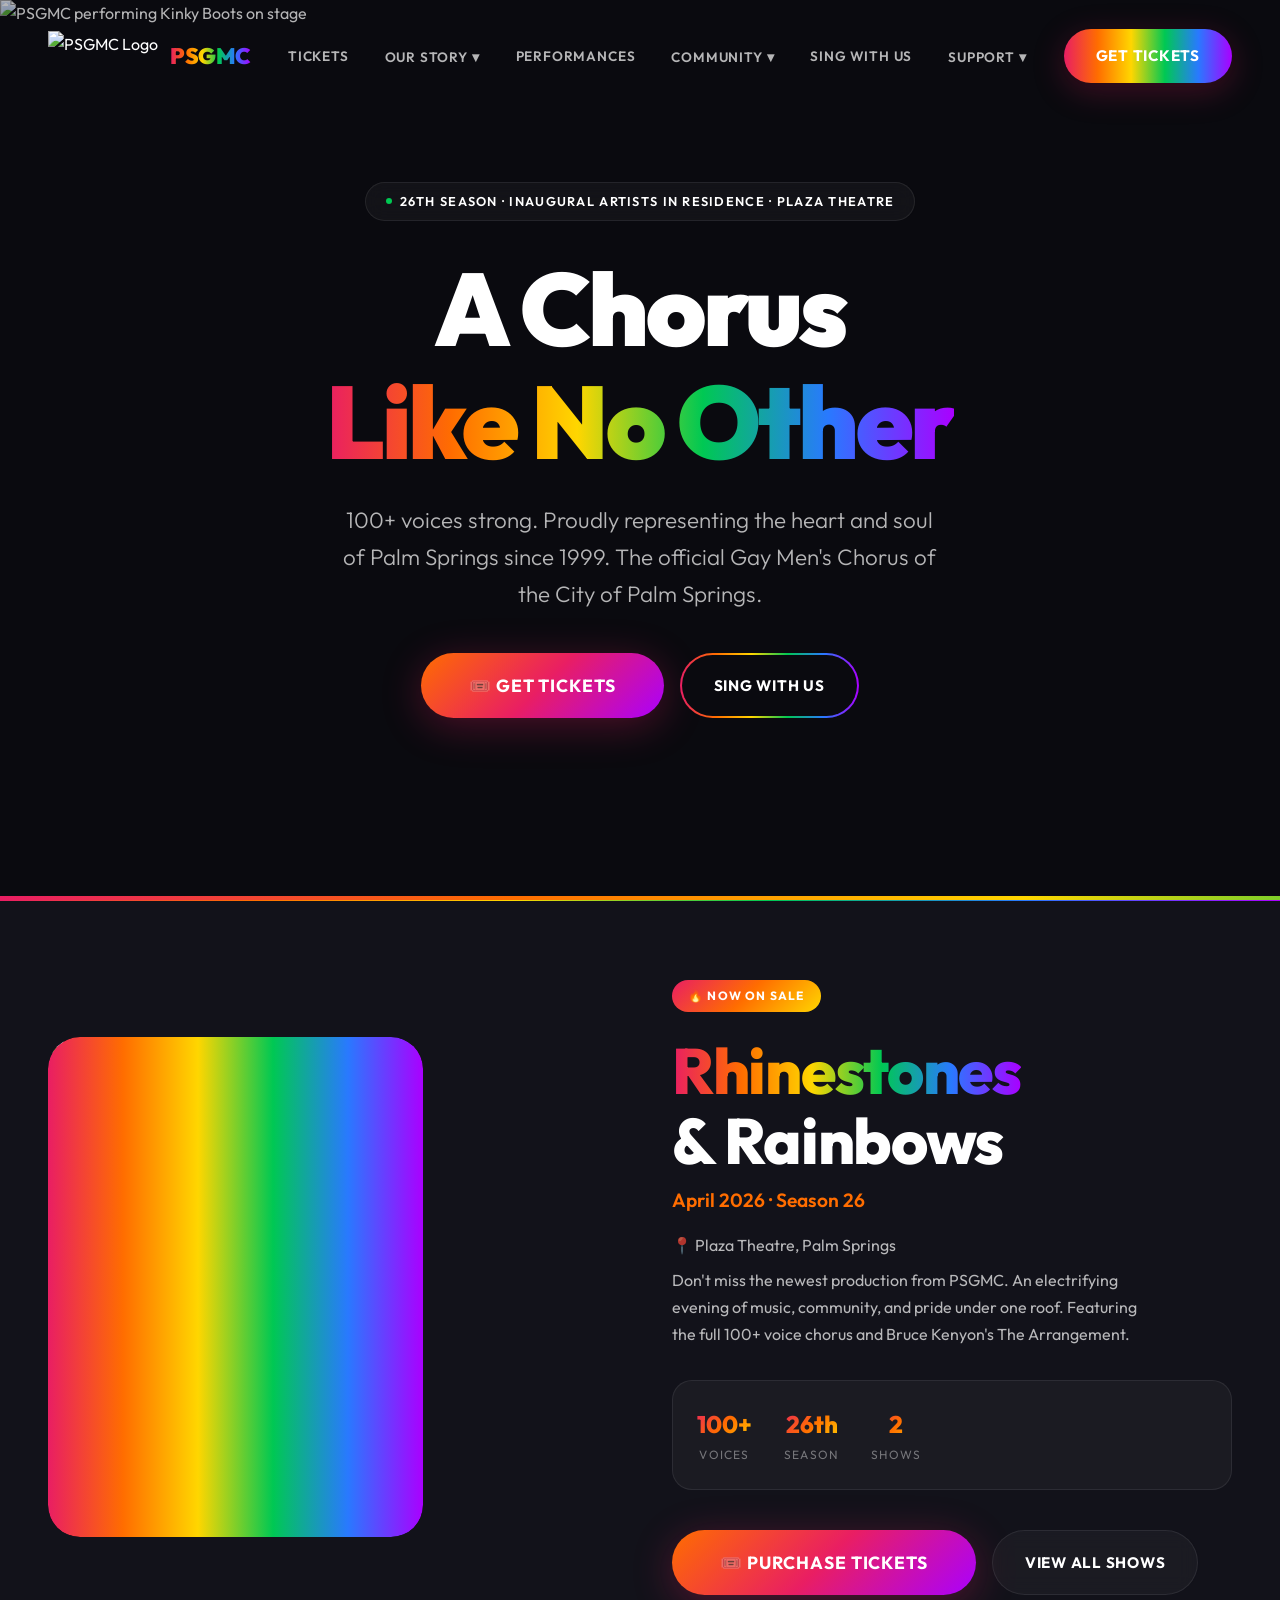
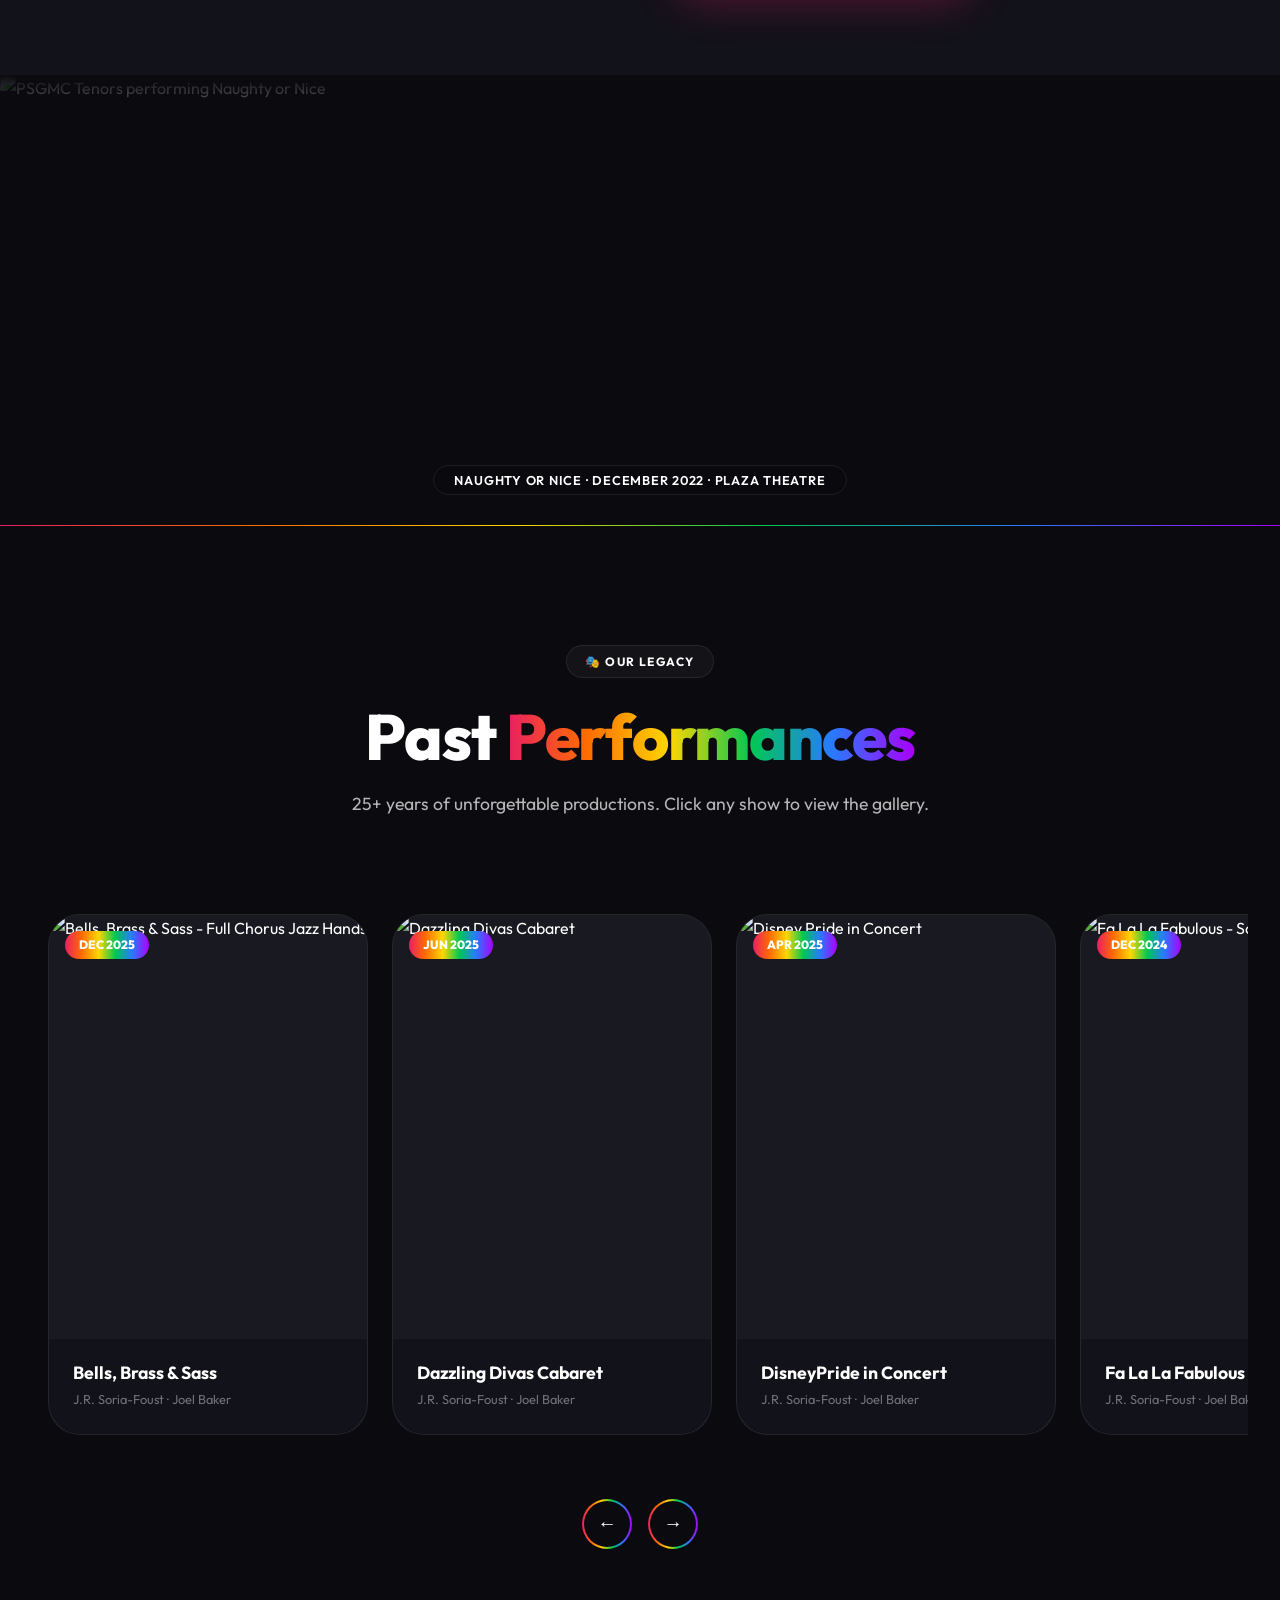
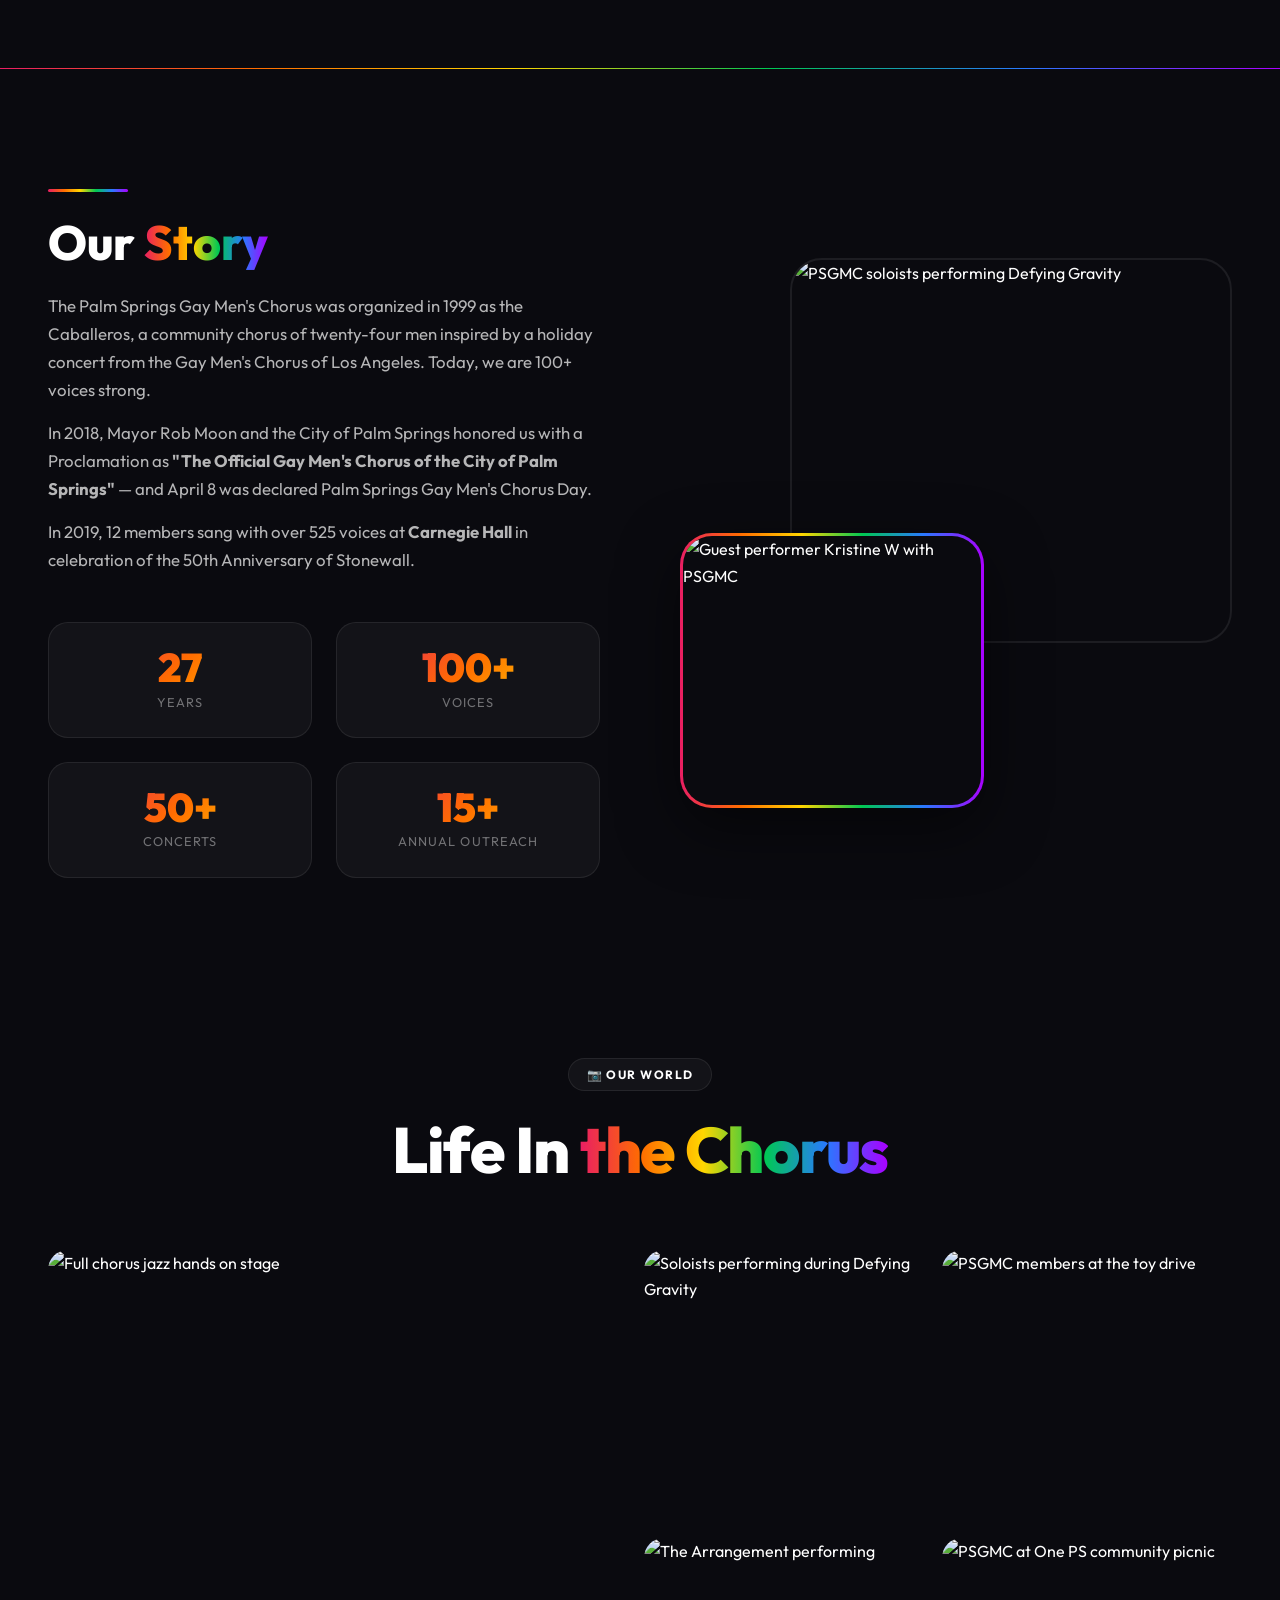
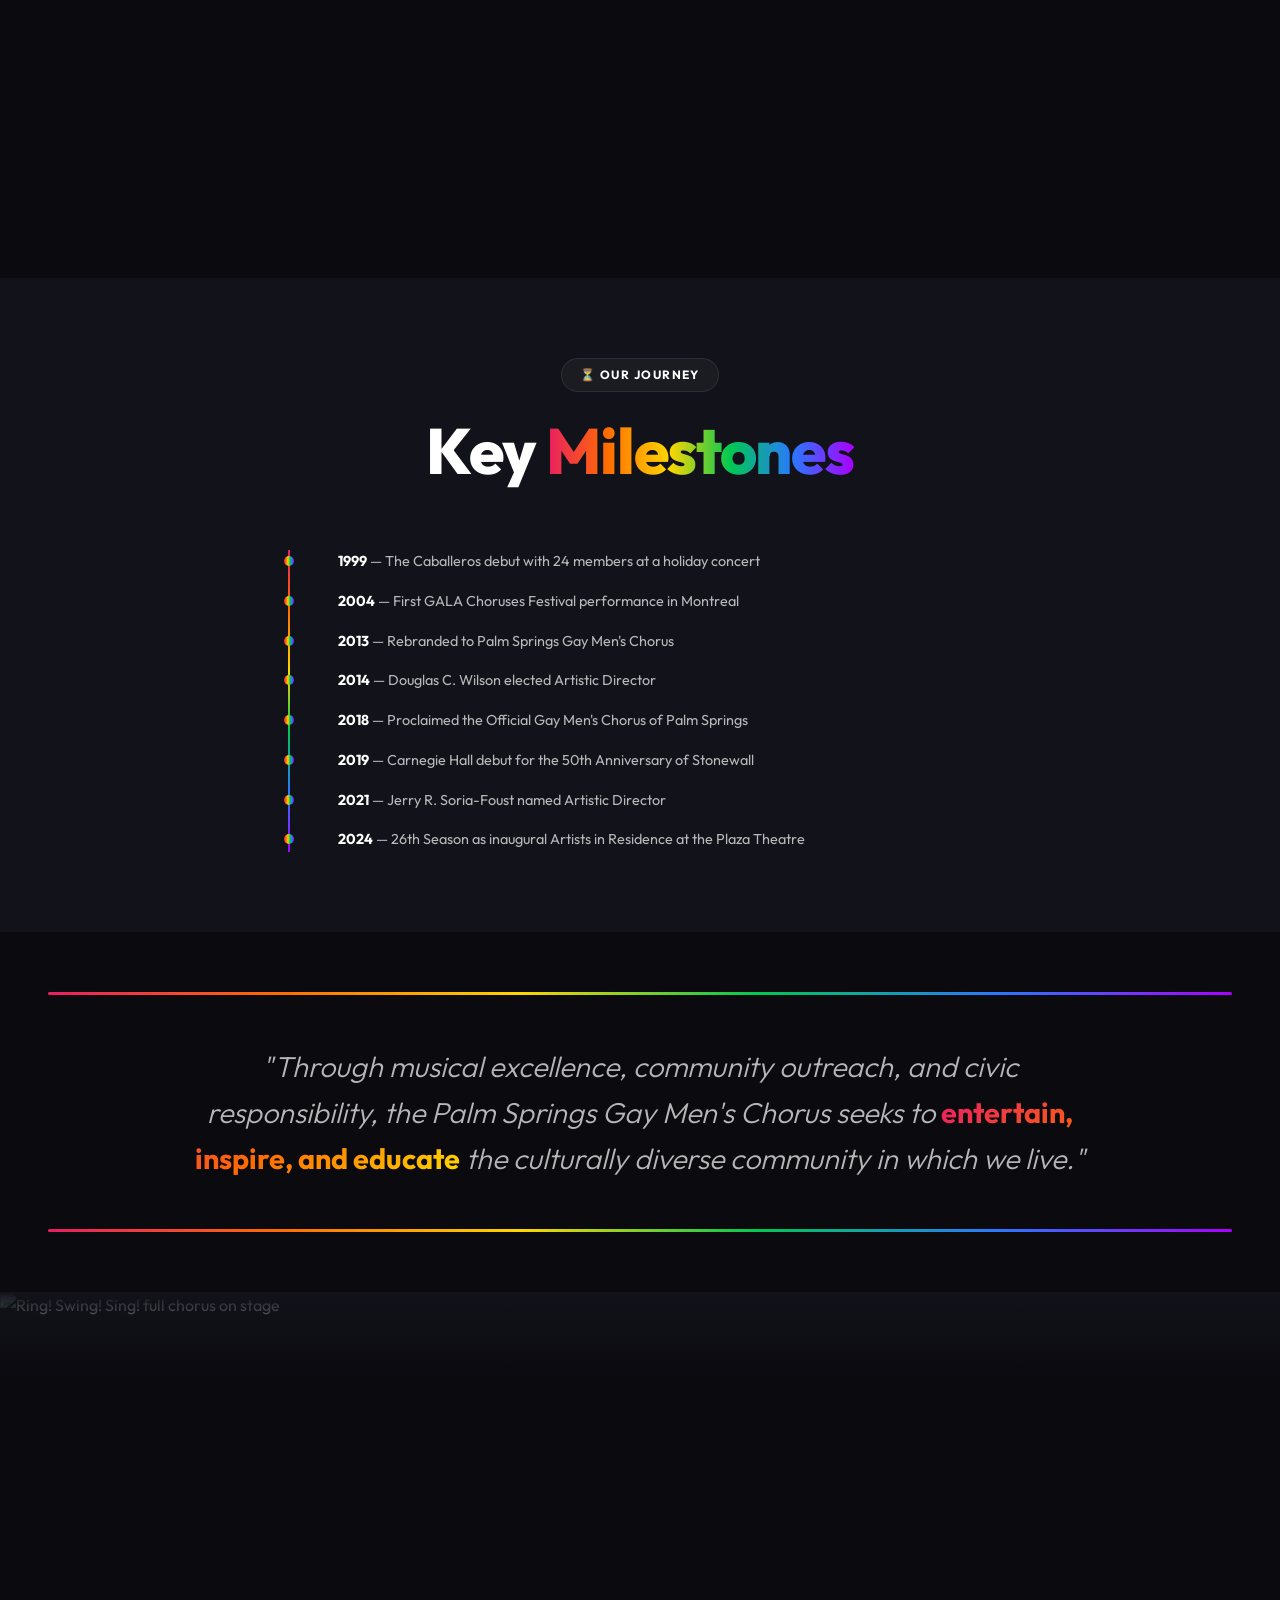
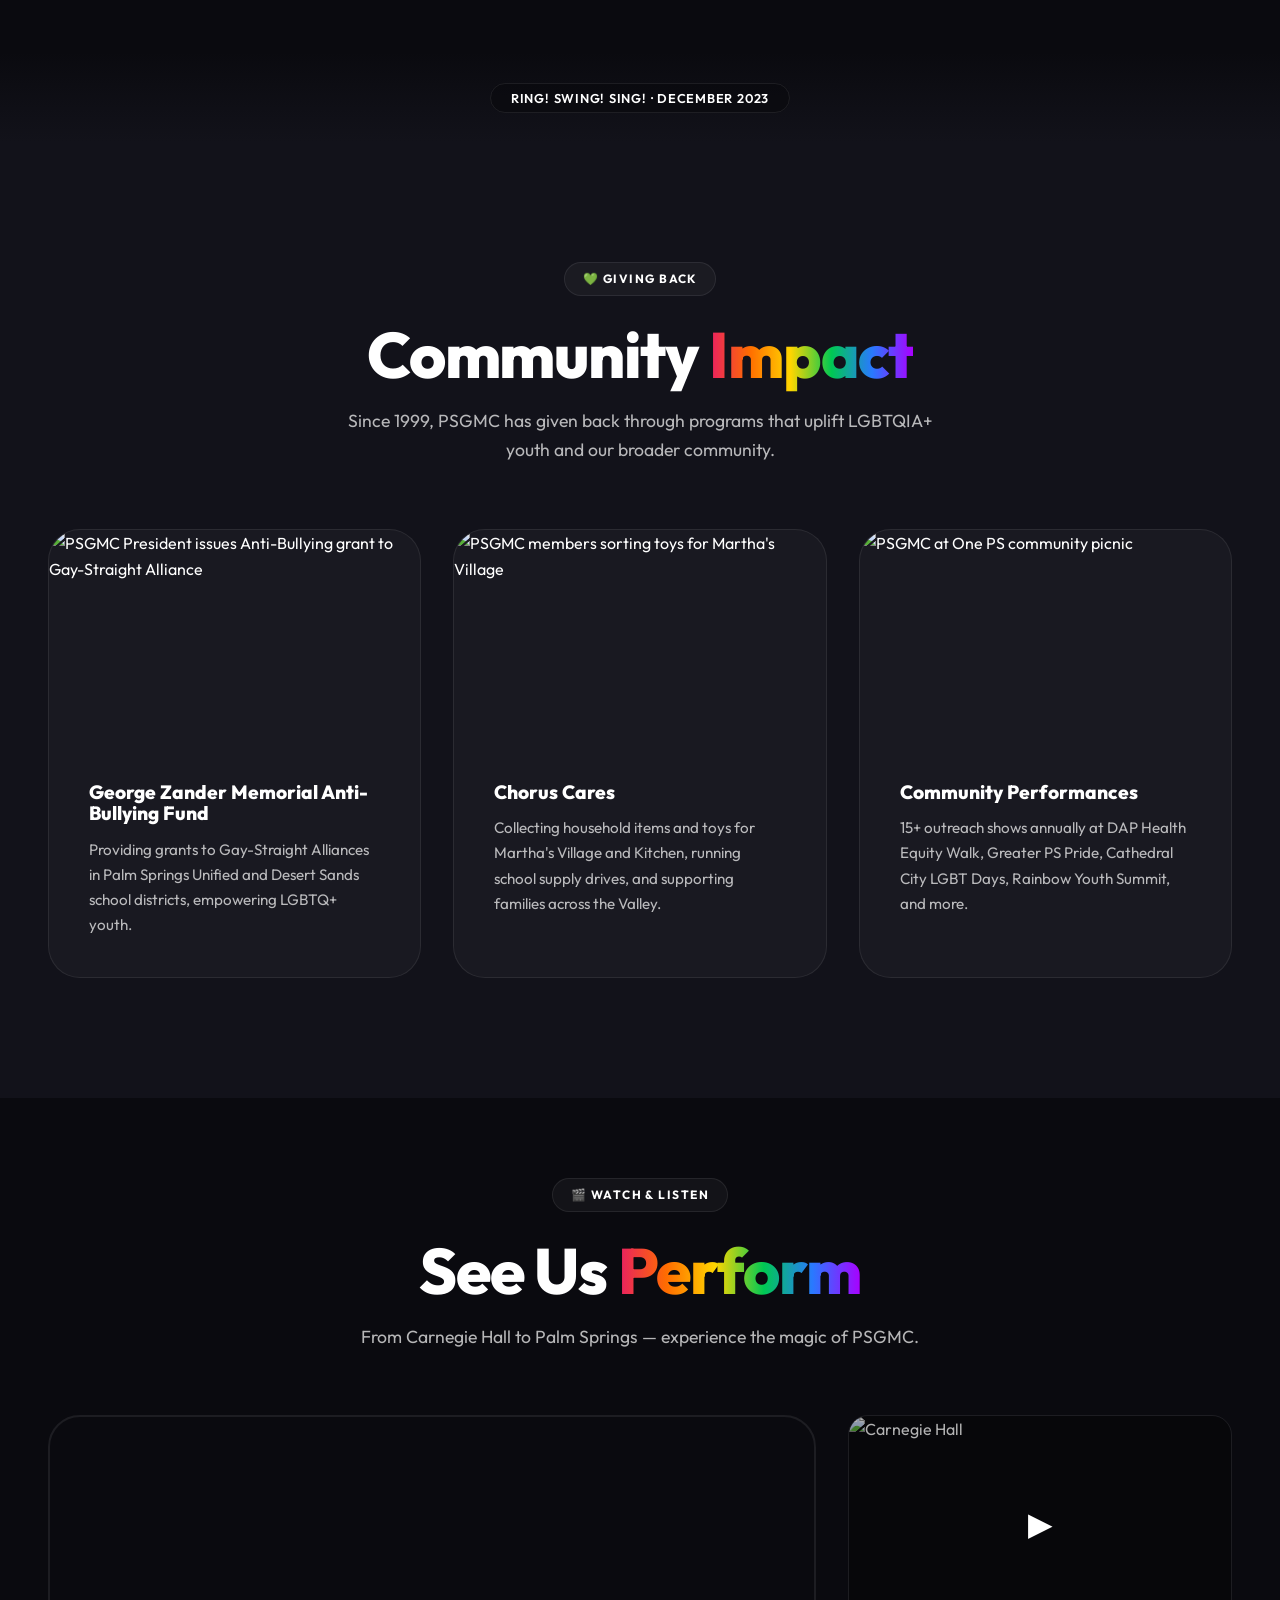
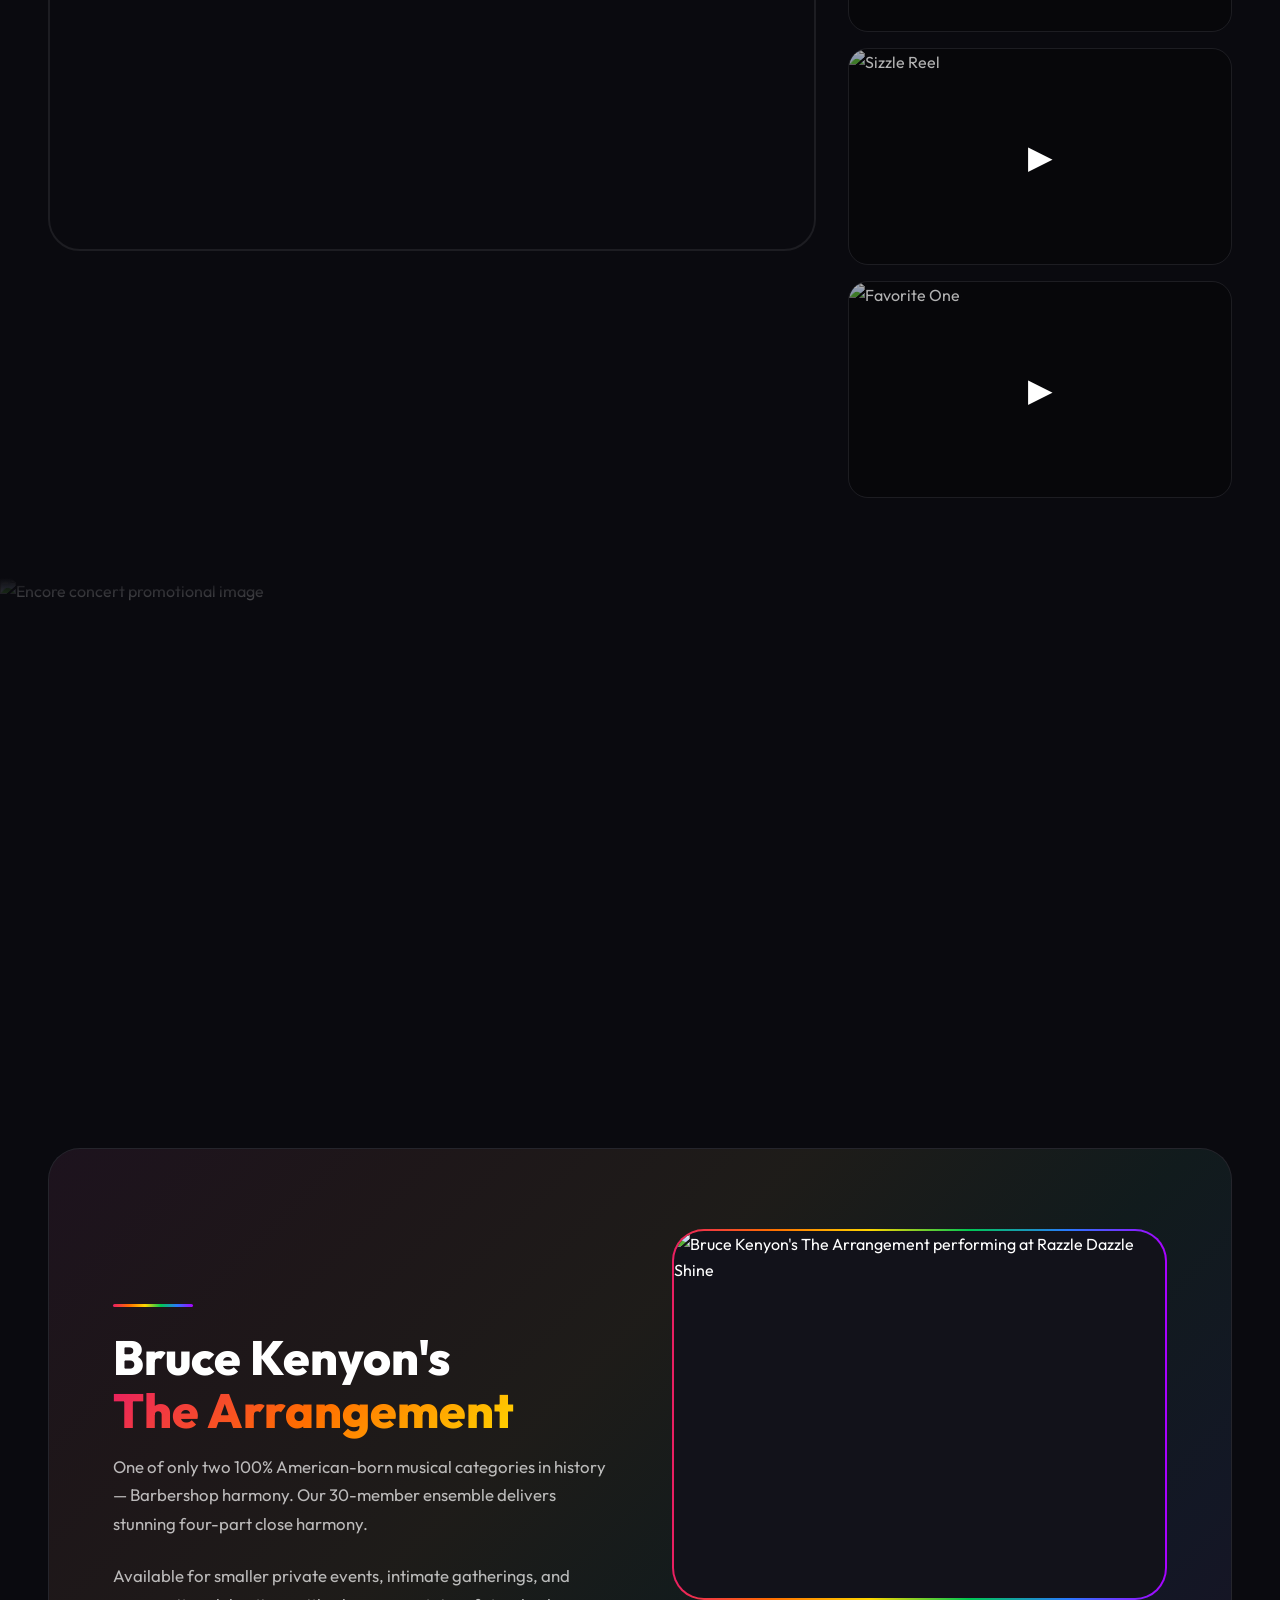
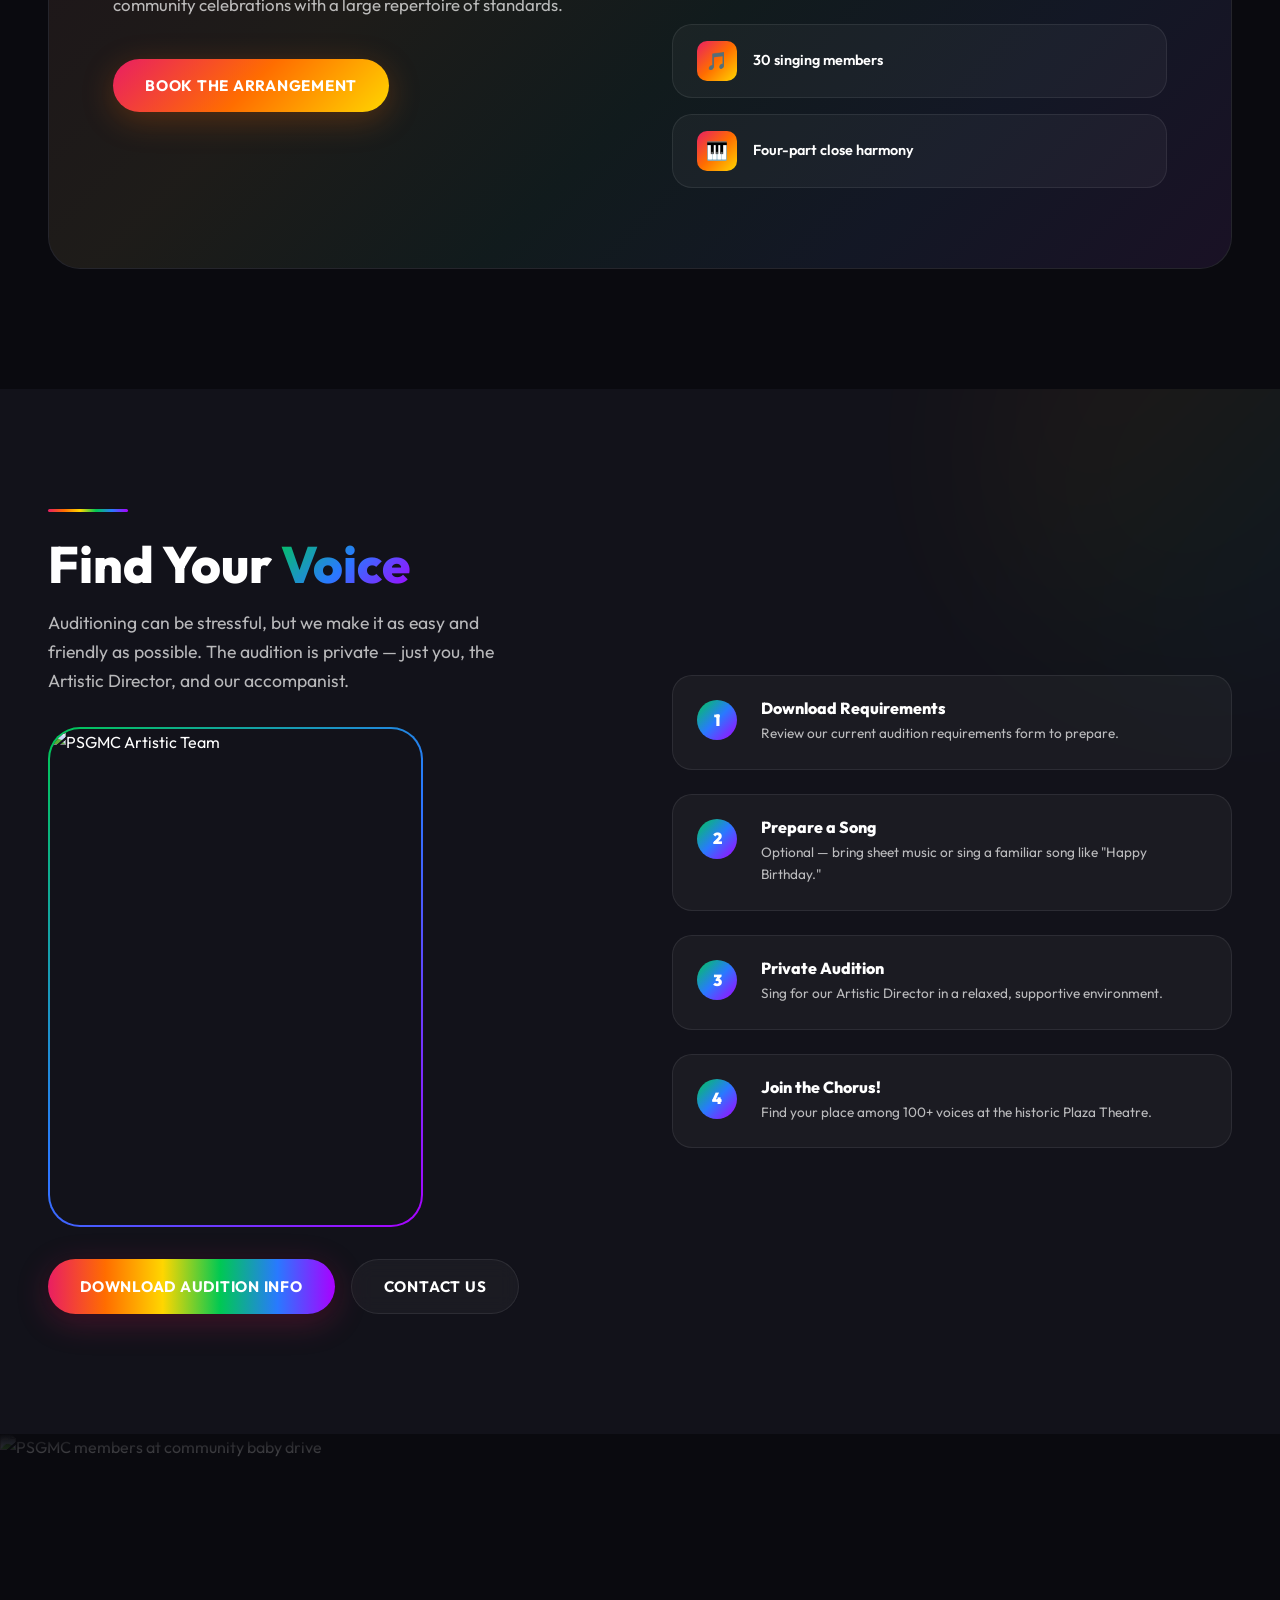
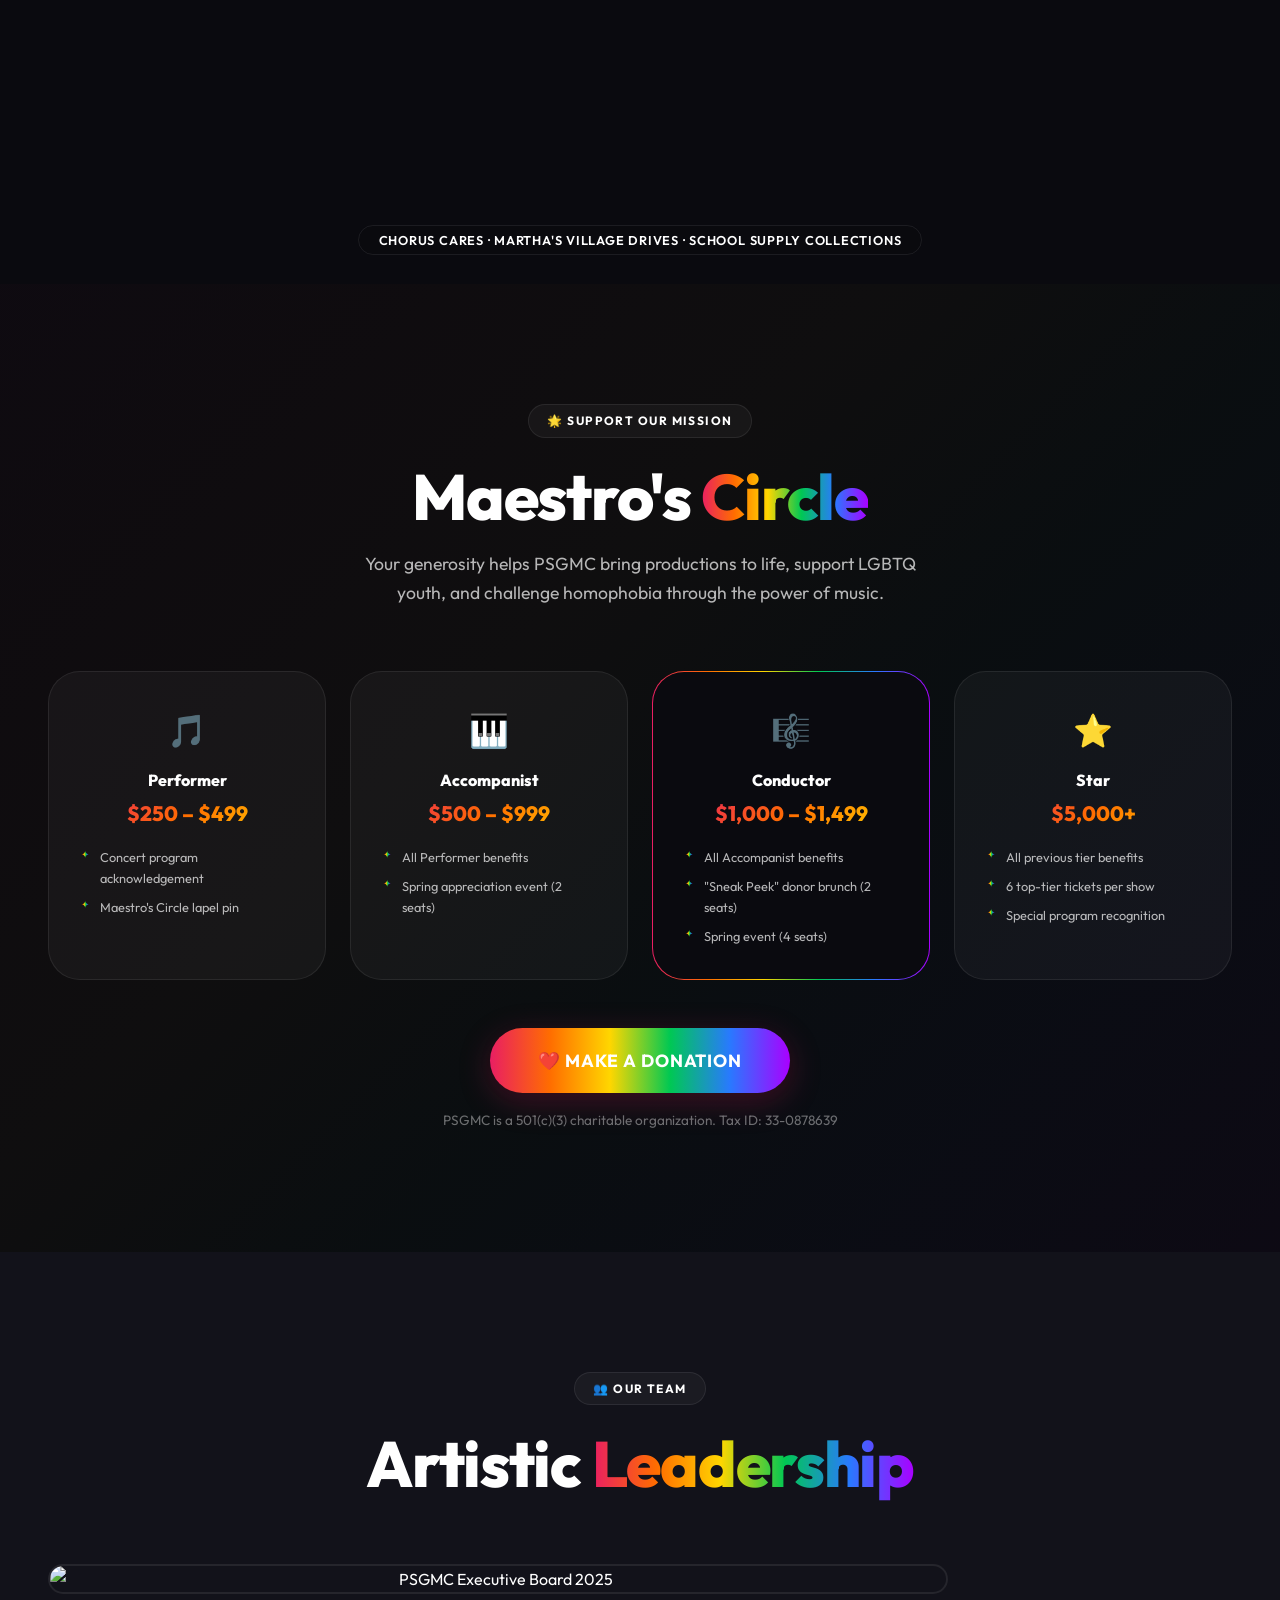
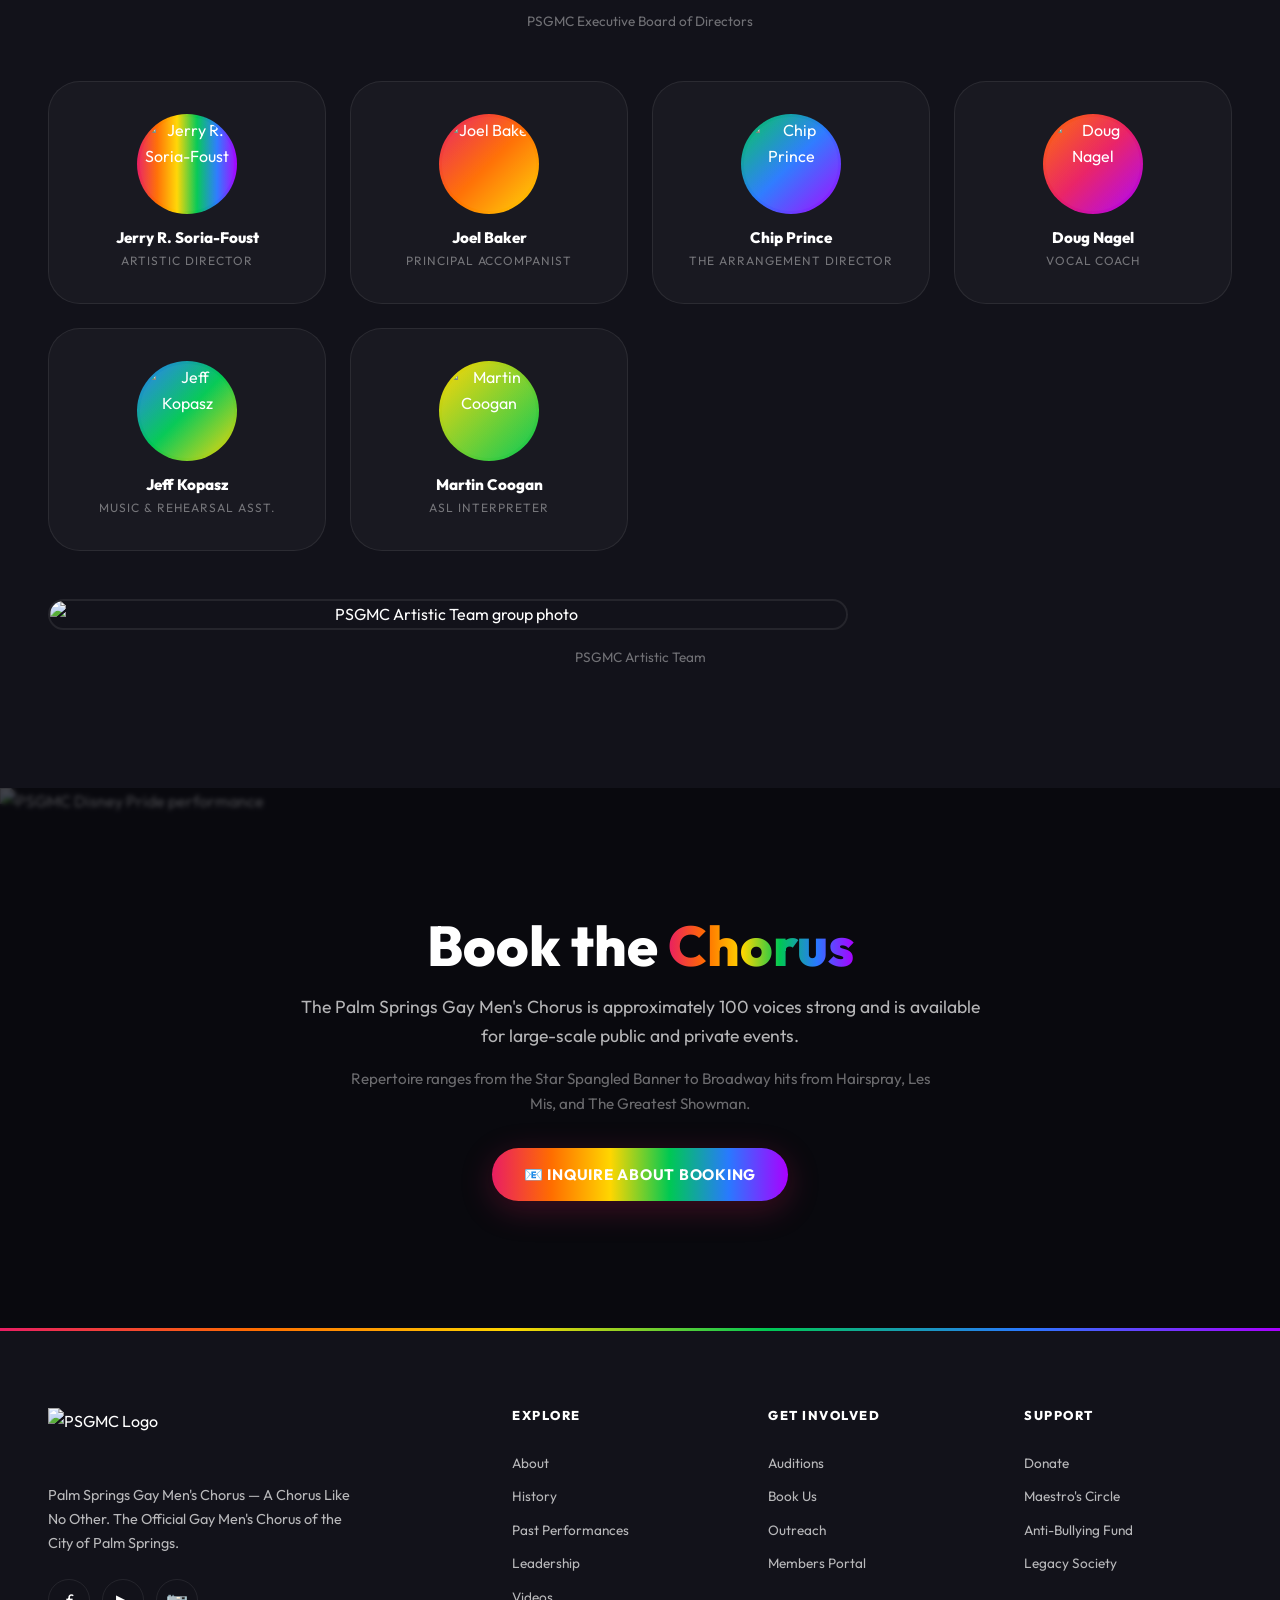
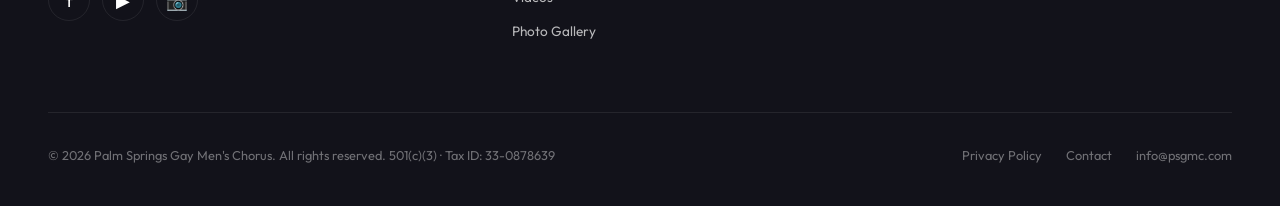
==== commit 4bb2e3ab: "feat: initialize new index.html for PSGMC website redesign" ====
--- a/psgmc-redesign/index.html
+++ b/psgmc-redesign/index.html
@@ -4,7 +4,7 @@
     <meta charset="UTF-8">
     <meta name="viewport" content="width=device-width, initial-scale=1.0">
     <title>PSGMC | Palm Springs Gay Men's Chorus — A Chorus Like No Other</title>
-    <meta name="description" content="The official website for the Palm Springs Gay Men's Chorus. Since 1999, 100+ voices strong. The Official Gay Men's Chorus of the City of Palm Springs. View upcoming concerts, join the chorus, or support our mission.">
+    <meta name="description" content="The official website for the Palm Springs Gay Men's Chorus. Since 1999, 100+ voices strong. The Official Gay Men's Chorus of the City of Palm Springs.">
     <link rel="stylesheet" href="style.css">
 </head>
 <body>
@@ -15,112 +15,59 @@
     <nav class="nav" id="navbar">
         <div class="container nav-inner">
             <a href="#" class="nav-logo">
-                <img src="logo.png" alt="PSGMC Logo" onerror="this.style.display='none'">
+                <img src="https://psgmc.com/wp-content/uploads/2025/10/NewPSGMClogo_Light-150.webp" alt="PSGMC Logo" style="height:50px;">
                 <span class="nav-logo-text"><span class="gradient-text">PSGMC</span></span>
             </a>
-
             <div class="nav-menu" id="navMenu">
                 <a href="#tickets" class="nav-link">Tickets</a>
-
                 <div class="nav-dropdown">
                     <a href="#story" class="nav-link">Our Story ▾</a>
                     <div class="nav-dropdown-menu">
-                        <a href="#story">
-                            <div class="dropdown-icon" style="background: rgba(233,30,99,0.1);">📖</div>
-                            <div><strong>About</strong><br><small style="color:var(--text-muted)">Our mission & vision</small></div>
-                        </a>
-                        <a href="#timeline">
-                            <div class="dropdown-icon" style="background: rgba(255,109,0,0.1);">⏳</div>
-                            <div><strong>History</strong><br><small style="color:var(--text-muted)">Since 1999</small></div>
-                        </a>
-                        <a href="#leadership">
-                            <div class="dropdown-icon" style="background: rgba(255,214,0,0.1);">👥</div>
-                            <div><strong>Leadership</strong><br><small style="color:var(--text-muted)">Board & artistic team</small></div>
-                        </a>
-                        <a href="#arrangement">
-                            <div class="dropdown-icon" style="background: rgba(0,200,83,0.1);">🎶</div>
-                            <div><strong>The Arrangement</strong><br><small style="color:var(--text-muted)">Barbershop ensemble</small></div>
-                        </a>
-                    </div>
-                </div>
-
+                        <a href="#story"><div class="dropdown-icon" style="background:rgba(233,30,99,0.1);">📖</div><div><strong>About</strong><br><small style="color:var(--text-muted)">Our mission & vision</small></div></a>
+                        <a href="#timeline"><div class="dropdown-icon" style="background:rgba(255,109,0,0.1);">⏳</div><div><strong>History</strong><br><small style="color:var(--text-muted)">Since 1999</small></div></a>
+                        <a href="#leadership"><div class="dropdown-icon" style="background:rgba(255,214,0,0.1);">👥</div><div><strong>Leadership</strong><br><small style="color:var(--text-muted)">Board & artistic team</small></div></a>
+                        <a href="#arrangement"><div class="dropdown-icon" style="background:rgba(0,200,83,0.1);">🎶</div><div><strong>The Arrangement</strong><br><small style="color:var(--text-muted)">Barbershop ensemble</small></div></a>
+                    </div>
+                </div>
                 <a href="#performances" class="nav-link">Performances</a>
-
                 <div class="nav-dropdown">
                     <a href="#outreach" class="nav-link">Community ▾</a>
                     <div class="nav-dropdown-menu">
-                        <a href="#outreach">
-                            <div class="dropdown-icon" style="background: rgba(0,200,83,0.1);">💚</div>
-                            <div><strong>Outreach</strong><br><small style="color:var(--text-muted)">Chorus Cares programs</small></div>
-                        </a>
-                        <a href="#videos">
-                            <div class="dropdown-icon" style="background: rgba(41,121,255,0.1);">🎬</div>
-                            <div><strong>Videos</strong><br><small style="color:var(--text-muted)">Watch performances</small></div>
-                        </a>
-                        <a href="https://psgmc.com/press-releases/" target="_blank">
-                            <div class="dropdown-icon" style="background: rgba(170,0,255,0.1);">📰</div>
-                            <div><strong>Press</strong><br><small style="color:var(--text-muted)">News & releases</small></div>
-                        </a>
-                        <a href="https://psgmc.com/concert-galleries/" target="_blank">
-                            <div class="dropdown-icon" style="background: rgba(233,30,99,0.1);">📸</div>
-                            <div><strong>Galleries</strong><br><small style="color:var(--text-muted)">Concert photography</small></div>
-                        </a>
-                    </div>
-                </div>
-
+                        <a href="#outreach"><div class="dropdown-icon" style="background:rgba(0,200,83,0.1);">💚</div><div><strong>Outreach</strong><br><small style="color:var(--text-muted)">Chorus Cares programs</small></div></a>
+                        <a href="#videos"><div class="dropdown-icon" style="background:rgba(41,121,255,0.1);">🎬</div><div><strong>Videos</strong><br><small style="color:var(--text-muted)">Watch performances</small></div></a>
+                        <a href="https://psgmc.com/press-releases/" target="_blank"><div class="dropdown-icon" style="background:rgba(170,0,255,0.1);">📰</div><div><strong>Press</strong><br><small style="color:var(--text-muted)">News & releases</small></div></a>
+                        <a href="https://psgmc.com/concert-galleries/" target="_blank"><div class="dropdown-icon" style="background:rgba(233,30,99,0.1);">📸</div><div><strong>Galleries</strong><br><small style="color:var(--text-muted)">Concert photography</small></div></a>
+                    </div>
+                </div>
                 <a href="#join" class="nav-link">Sing With Us</a>
-
                 <div class="nav-dropdown">
                     <a href="#support" class="nav-link">Support ▾</a>
                     <div class="nav-dropdown-menu">
-                        <a href="https://psgmc.z2systems.com/np/clients/psgmc/donation.jsp?campaign=1&" target="_blank">
-                            <div class="dropdown-icon" style="background: rgba(255,109,0,0.1);">❤️</div>
-                            <div><strong>Donate Now</strong><br><small style="color:var(--text-muted)">Make a gift today</small></div>
-                        </a>
-                        <a href="#support">
-                            <div class="dropdown-icon" style="background: rgba(255,214,0,0.1);">🌟</div>
-                            <div><strong>Maestro's Circle</strong><br><small style="color:var(--text-muted)">Donor recognition</small></div>
-                        </a>
-                        <a href="https://psgmc.z2systems.com/np/clients/psgmc/donation.jsp?campaign=2&" target="_blank">
-                            <div class="dropdown-icon" style="background: rgba(0,200,83,0.1);">🛡️</div>
-                            <div><strong>Anti-Bullying Fund</strong><br><small style="color:var(--text-muted)">George Zander Memorial</small></div>
-                        </a>
-                        <a href="https://psgmc.com/legacy-society/" target="_blank">
-                            <div class="dropdown-icon" style="background: rgba(170,0,255,0.1);">🏛️</div>
-                            <div><strong>Legacy Society</strong><br><small style="color:var(--text-muted)">Planned giving</small></div>
-                        </a>
-                    </div>
-                </div>
-            </div>
-
+                        <a href="https://psgmc.z2systems.com/np/clients/psgmc/donation.jsp?campaign=1&" target="_blank"><div class="dropdown-icon" style="background:rgba(255,109,0,0.1);">❤️</div><div><strong>Donate Now</strong><br><small style="color:var(--text-muted)">Make a gift today</small></div></a>
+                        <a href="#support"><div class="dropdown-icon" style="background:rgba(255,214,0,0.1);">🌟</div><div><strong>Maestro's Circle</strong><br><small style="color:var(--text-muted)">Donor recognition</small></div></a>
+                        <a href="https://psgmc.z2systems.com/np/clients/psgmc/donation.jsp?campaign=2&" target="_blank"><div class="dropdown-icon" style="background:rgba(0,200,83,0.1);">🛡️</div><div><strong>Anti-Bullying Fund</strong><br><small style="color:var(--text-muted)">George Zander Memorial</small></div></a>
+                        <a href="https://psgmc.com/legacy-society/" target="_blank"><div class="dropdown-icon" style="background:rgba(170,0,255,0.1);">🏛️</div><div><strong>Legacy Society</strong><br><small style="color:var(--text-muted)">Planned giving</small></div></a>
+                    </div>
+                </div>
+            </div>
             <a href="https://www.palmspringsplazatheatre.com/events/detail/psgmc" target="_blank" class="btn btn-primary nav-cta-desktop">Get Tickets</a>
-
-            <div class="nav-toggle" id="navToggle" aria-label="Toggle navigation">
-                <span></span><span></span><span></span>
-            </div>
+            <div class="nav-toggle" id="navToggle" aria-label="Toggle navigation"><span></span><span></span><span></span></div>
         </div>
     </nav>
 
 
     <!-- ============================================================
-         HERO — Full-screen cinematic image with overlay
+         HERO — Using real PSGMC concert photo (Kinky Boots on stage)
          ============================================================ -->
     <header class="hero" id="home">
         <div class="hero-video-container">
-            <img src="img-stage.png" alt="Palm Springs Gay Men's Chorus performing on stage with rainbow lighting">
+            <img src="https://psgmc.com/wp-content/uploads/2023/08/Kinky-Boots-copy-22-scaled.jpg" alt="PSGMC performing Kinky Boots on stage">
         </div>
         <div class="hero-overlay"></div>
         <div class="hero-rainbow-bar"></div>
-
         <div class="hero-content">
-            <div class="hero-badge">
-                <span class="dot"></span>
-                26th Season · Inaugural Artists in Residence · Plaza Theatre
-            </div>
-            <h1>
-                <span class="line-1">A Chorus</span>
-                <span class="line-2">Like No Other</span>
-            </h1>
+            <div class="hero-badge"><span class="dot"></span>26th Season · Inaugural Artists in Residence · Plaza Theatre</div>
+            <h1><span class="line-1">A Chorus</span><span class="line-2">Like No Other</span></h1>
             <p class="hero-sub">100+ voices strong. Proudly representing the heart and soul of Palm Springs since 1999. The official Gay Men's Chorus of the City of Palm Springs.</p>
             <div class="hero-actions">
                 <a href="https://www.palmspringsplazatheatre.com/events/detail/psgmc" target="_blank" class="btn btn-ticket">🎟️ Get Tickets</a>
@@ -131,12 +78,13 @@
 
 
     <!-- ============================================================
-         CURRENT TICKETS — Split: Concert Poster + Details
+         CURRENT TICKETS — Real concert poster
          ============================================================ -->
     <section class="ticket-section" id="tickets">
         <div class="container ticket-inner">
             <div class="ticket-visual reveal-left">
-                <img src="img-stage.png" alt="PSGMC on stage — Rhinestones & Rainbows">
+                <!-- Real poster: Rhinestones & Rainbows -->
+                <img src="https://psgmc.com/wp-content/uploads/2026/04/RR_web-1920.png" alt="Rhinestones & Rainbows concert poster">
             </div>
             <div class="ticket-info reveal-right">
                 <span class="ticket-label">🔥 Now On Sale</span>
@@ -145,18 +93,9 @@
                 <p class="show-venue">📍 Plaza Theatre, Palm Springs</p>
                 <p class="show-desc">Don't miss the newest production from PSGMC. An electrifying evening of music, community, and pride under one roof. Featuring the full 100+ voice chorus and Bruce Kenyon's The Arrangement.</p>
                 <div class="ticket-meta">
-                    <div class="ticket-meta-item">
-                        <div class="meta-value">100+</div>
-                        <div class="meta-label">Voices</div>
-                    </div>
-                    <div class="ticket-meta-item">
-                        <div class="meta-value">26th</div>
-                        <div class="meta-label">Season</div>
-                    </div>
-                    <div class="ticket-meta-item">
-                        <div class="meta-value">2</div>
-                        <div class="meta-label">Shows</div>
-                    </div>
+                    <div class="ticket-meta-item"><div class="meta-value">100+</div><div class="meta-label">Voices</div></div>
+                    <div class="ticket-meta-item"><div class="meta-value">26th</div><div class="meta-label">Season</div></div>
+                    <div class="ticket-meta-item"><div class="meta-value">2</div><div class="meta-label">Shows</div></div>
                 </div>
                 <div style="display: flex; gap: 1rem; flex-wrap: wrap;">
                     <a href="https://www.palmspringsplazatheatre.com/events/detail/psgmc" target="_blank" class="btn btn-ticket">🎟️ Purchase Tickets</a>
@@ -168,17 +107,17 @@
 
 
     <!-- ============================================================
-         📸 PHOTO BREAK — Pride Parade (full-bleed)
+         📸 PHOTO BREAK — Real chorus on stage (Naughty or Nice)
          ============================================================ -->
     <div class="photo-break">
-        <img src="img-pride.png" alt="PSGMC marching at Palm Springs Pride Parade">
+        <img src="https://psgmc.com/wp-content/uploads/2023/09/Naughty-or-Nice_First-Second-Tenors-12_15_2022-1200x642.png" alt="PSGMC Tenors performing Naughty or Nice">
         <div class="photo-overlay"></div>
-        <div class="photo-caption"><span>Greater Palm Springs Pride · Community Celebrating Together</span></div>
+        <div class="photo-caption"><span>Naughty or Nice · December 2022 · Plaza Theatre</span></div>
     </div>
 
 
     <!-- ============================================================
-         PAST PERFORMANCES — Rotating Carousel with Images
+         PAST PERFORMANCES — Real gallery thumbnails from each show
          ============================================================ -->
     <section class="performances-section" id="performances">
         <div class="container">
@@ -187,155 +126,157 @@
                 <h2>Past <span class="gradient-text">Performances</span></h2>
                 <p>25+ years of unforgettable productions. Click any show to view the gallery.</p>
             </div>
-
             <div class="carousel-container">
                 <div class="carousel-track" id="carouselTrack">
-                    <div class="performance-card" onclick="window.open('https://psgmc.com/concert-galleries/','_blank')">
-                        <div class="performance-card-img">
-                            <img src="img-stage.png" alt="Rhinestones & Rainbows">
-                            <div class="year-badge">APR 2026</div>
-                            <div class="gallery-overlay"><span>View Gallery →</span></div>
-                        </div>
-                        <div class="performance-card-body">
-                            <h3>Rhinestones & Rainbows</h3>
-                            <div class="director">J.R. Soria-Foust · Joel Baker</div>
-                        </div>
-                    </div>
-
+                    <!-- Bells, Brass & Sass - Dec 2025 -->
                     <div class="performance-card" onclick="window.open('https://psgmc.com/bells-brass-sass-gallery/','_blank')">
                         <div class="performance-card-img">
-                            <img src="img-plaza.png" alt="Bells, Brass & Sass">
+                            <img src="https://psgmc.com/wp-content/uploads/2026/03/BBS_Concert-Photos_Full-Chorus-Jazz-Hands-800x534.webp" alt="Bells, Brass & Sass - Full Chorus Jazz Hands">
                             <div class="year-badge">DEC 2025</div>
                             <div class="gallery-overlay"><span>View Gallery →</span></div>
                         </div>
-                        <div class="performance-card-body">
-                            <h3>Bells, Brass & Sass</h3>
-                            <div class="director">J.R. Soria-Foust · Joel Baker</div>
-                        </div>
-                    </div>
-
+                        <div class="performance-card-body"><h3>Bells, Brass & Sass</h3><div class="director">J.R. Soria-Foust · Joel Baker</div></div>
+                    </div>
+
+                    <!-- Dazzling Divas Cabaret -->
+                    <div class="performance-card" onclick="window.open('https://psgmc.com/dazzling-divas-cabaret/','_blank')">
+                        <div class="performance-card-img">
+                            <img src="https://psgmc.com/wp-content/uploads/2025/06/PSGMC-Cabaret-2025-166-800x534.webp" alt="Dazzling Divas Cabaret">
+                            <div class="year-badge">JUN 2025</div>
+                            <div class="gallery-overlay"><span>View Gallery →</span></div>
+                        </div>
+                        <div class="performance-card-body"><h3>Dazzling Divas Cabaret</h3><div class="director">J.R. Soria-Foust · Joel Baker</div></div>
+                    </div>
+
+                    <!-- DisneyPride in Concert - Apr 2025 -->
                     <div class="performance-card" onclick="window.open('https://psgmc.com/disney-pride-in-concert/','_blank')">
                         <div class="performance-card-img">
-                            <img src="img-pride.png" alt="DisneyPride in Concert">
+                            <img src="https://psgmc.com/wp-content/uploads/2025/05/PSGMC-Disney-Pride-John-OConnell-600x401.webp" alt="Disney Pride in Concert">
                             <div class="year-badge">APR 2025</div>
                             <div class="gallery-overlay"><span>View Gallery →</span></div>
                         </div>
-                        <div class="performance-card-body">
-                            <h3>DisneyPride in Concert</h3>
-                            <div class="director">J.R. Soria-Foust · Joel Baker</div>
-                        </div>
-                    </div>
-
+                        <div class="performance-card-body"><h3>DisneyPride in Concert</h3><div class="director">J.R. Soria-Foust · Joel Baker</div></div>
+                    </div>
+
+                    <!-- Fa La La Fabulous - Dec 2024 -->
                     <div class="performance-card" onclick="window.open('https://psgmc.com/fa-la-la-fabulous/','_blank')">
                         <div class="performance-card-img">
-                            <img src="img-arrangement.png" alt="Fa La La Fabulous">
+                            <img src="https://psgmc.com/wp-content/uploads/2025/01/PSGMC_Santa-600x401.jpg" alt="Fa La La Fabulous - Santa performance">
                             <div class="year-badge">DEC 2024</div>
                             <div class="gallery-overlay"><span>View Gallery →</span></div>
                         </div>
-                        <div class="performance-card-body">
-                            <h3>Fa La La Fabulous</h3>
-                            <div class="director">J.R. Soria-Foust · Joel Baker</div>
-                        </div>
-                    </div>
-
+                        <div class="performance-card-body"><h3>Fa La La Fabulous</h3><div class="director">J.R. Soria-Foust · Joel Baker</div></div>
+                    </div>
+
+                    <!-- Defying Gravity - Apr 2024 -->
                     <div class="performance-card" onclick="window.open('https://psgmc.com/defying-gravity-gallery/','_blank')">
                         <div class="performance-card-img">
-                            <img src="img-stage.png" alt="Defying Gravity">
+                            <img src="https://psgmc.com/wp-content/uploads/2024/08/DG-Kristine-W-2-800x534.webp" alt="Defying Gravity with Kristine W">
                             <div class="year-badge">APR 2024</div>
                             <div class="gallery-overlay"><span>View Gallery →</span></div>
                         </div>
-                        <div class="performance-card-body">
-                            <h3>Defying Gravity</h3>
-                            <div class="director">J.R. Soria-Foust · Joel Baker</div>
-                        </div>
-                    </div>
-
+                        <div class="performance-card-body"><h3>Defying Gravity</h3><div class="director">J.R. Soria-Foust · Joel Baker</div></div>
+                    </div>
+
+                    <!-- Ring! Swing! Sing! - Dec 2023 -->
                     <div class="performance-card" onclick="window.open('https://psgmc.com/ring-swing-sing/','_blank')">
                         <div class="performance-card-img">
-                            <img src="img-plaza.png" alt="Ring! Swing! Sing!">
+                            <img src="https://psgmc.com/wp-content/uploads/2024/01/PSGMC-Ring-Swing-Sing-81-1-800x534.jpg" alt="Ring! Swing! Sing! concert">
                             <div class="year-badge">DEC 2023</div>
                             <div class="gallery-overlay"><span>View Gallery →</span></div>
                         </div>
-                        <div class="performance-card-body">
-                            <h3>Ring! Swing! Sing!</h3>
-                            <div class="director">J.R. Soria-Foust · Joel Baker</div>
-                        </div>
-                    </div>
-
+                        <div class="performance-card-body"><h3>Ring! Swing! Sing!</h3><div class="director">J.R. Soria-Foust · Joel Baker</div></div>
+                    </div>
+
+                    <!-- Notorious - Apr 2023 -->
                     <div class="performance-card" onclick="window.open('https://psgmc.com/notorious','_blank')">
                         <div class="performance-card-img">
-                            <img src="img-arrangement.png" alt="Notorious">
+                            <img src="https://psgmc.com/wp-content/uploads/2023/05/Web-Gallery-800x533.jpg" alt="Notorious concert gallery">
                             <div class="year-badge">APR 2023</div>
                             <div class="gallery-overlay"><span>View Gallery →</span></div>
                         </div>
-                        <div class="performance-card-body">
-                            <h3>Notorious</h3>
-                            <div class="director">J.R. Soria-Foust · Joel Baker</div>
-                        </div>
-                    </div>
-
+                        <div class="performance-card-body"><h3>Notorious</h3><div class="director">J.R. Soria-Foust · Joel Baker</div></div>
+                    </div>
+
+                    <!-- Naughty or Nice - Dec 2022 -->
                     <div class="performance-card" onclick="window.open('https://psgmc.com/naughty-or-nice/','_blank')">
                         <div class="performance-card-img">
-                            <img src="img-pride.png" alt="Naughty or Nice?">
+                            <img src="https://psgmc.com/wp-content/uploads/2023/04/Naughty-or-Nice_Dancers-12_15_2022-800x450.jpg" alt="Naughty or Nice dancers">
                             <div class="year-badge">DEC 2022</div>
                             <div class="gallery-overlay"><span>View Gallery →</span></div>
                         </div>
-                        <div class="performance-card-body">
-                            <h3>Naughty or Nice?</h3>
-                            <div class="director">J.R. Soria-Foust · Joel Baker</div>
-                        </div>
-                    </div>
-
+                        <div class="performance-card-body"><h3>Naughty or Nice?</h3><div class="director">J.R. Soria-Foust · Joel Baker</div></div>
+                    </div>
+
+                    <!-- Razzle, Dazzle, Shine - Apr 2022 -->
                     <div class="performance-card" onclick="window.open('https://psgmc.com/razzle-dazzle-shine/','_blank')">
                         <div class="performance-card-img">
-                            <img src="img-stage.png" alt="Razzle, Dazzle, Shine!">
+                            <img src="https://psgmc.com/wp-content/uploads/2022/06/PSGMC-RazzleDazzleShine_Bruce-Kenyons-the-Arrangement-600x400.jpg" alt="Razzle Dazzle Shine - The Arrangement">
                             <div class="year-badge">APR 2022</div>
                             <div class="gallery-overlay"><span>View Gallery →</span></div>
                         </div>
-                        <div class="performance-card-body">
-                            <h3>Razzle, Dazzle, Shine!</h3>
-                            <div class="director">J.R. Soria-Foust · Joel Baker</div>
-                        </div>
-                    </div>
-
+                        <div class="performance-card-body"><h3>Razzle, Dazzle, Shine!</h3><div class="director">J.R. Soria-Foust · Joel Baker</div></div>
+                    </div>
+
+                    <!-- Sparkle, Twinkle, Jingle - Dec 2021 -->
+                    <div class="performance-card" onclick="window.open('https://psgmc.com/sparkle-twinkle-jingle/','_blank')">
+                        <div class="performance-card-img">
+                            <img src="https://psgmc.com/wp-content/uploads/2022/06/sparkle-twinkle-jingle_chorus-600x400.jpg" alt="Sparkle Twinkle Jingle chorus">
+                            <div class="year-badge">DEC 2021</div>
+                            <div class="gallery-overlay"><span>View Gallery →</span></div>
+                        </div>
+                        <div class="performance-card-body"><h3>Sparkle, Twinkle, Jingle!</h3><div class="director">J.R. Soria-Foust · Joel Baker</div></div>
+                    </div>
+
+                    <!-- Quiet No More - Apr 2019 (Carnegie Hall) -->
+                    <div class="performance-card" onclick="window.open('https://psgmc.com/quiet-no-more-a-choral-celebration-of-stonewall/','_blank')">
+                        <div class="performance-card-img">
+                            <img src="https://psgmc.com/wp-content/uploads/2019/06/c6-1-800x507.jpg" alt="Quiet No More at Carnegie Hall">
+                            <div class="year-badge">APR 2019</div>
+                            <div class="gallery-overlay"><span>View Gallery →</span></div>
+                        </div>
+                        <div class="performance-card-body"><h3>Quiet No More</h3><div class="director">Douglas C. Wilson · Joel Baker</div></div>
+                    </div>
+
+                    <!-- Modern Family Holiday - Dec 2019 -->
                     <div class="performance-card" onclick="window.open('https://psgmc.com/modern-family-holiday/','_blank')">
                         <div class="performance-card-img">
-                            <img src="img-plaza.png" alt="A Modern Family Holiday">
+                            <img src="https://psgmc.com/wp-content/uploads/2019/06/opt1-800x450.jpg" alt="A Modern Family Holiday">
                             <div class="year-badge">DEC 2019</div>
                             <div class="gallery-overlay"><span>View Gallery →</span></div>
                         </div>
-                        <div class="performance-card-body">
-                            <h3>A Modern Family Holiday</h3>
-                            <div class="director">Douglas C. Wilson · Joel Baker</div>
-                        </div>
-                    </div>
-
-                    <div class="performance-card" onclick="window.open('https://psgmc.com/quiet-no-more-a-choral-celebration-of-stonewall/','_blank')">
-                        <div class="performance-card-img">
-                            <img src="img-pride.png" alt="Quiet No More">
-                            <div class="year-badge">APR 2019</div>
-                            <div class="gallery-overlay"><span>View Gallery →</span></div>
-                        </div>
-                        <div class="performance-card-body">
-                            <h3>Quiet No More</h3>
-                            <div class="director">Douglas C. Wilson · Joel Baker</div>
-                        </div>
-                    </div>
-
+                        <div class="performance-card-body"><h3>A Modern Family Holiday</h3><div class="director">Douglas C. Wilson · Joel Baker</div></div>
+                    </div>
+
+                    <!-- Earlier shows -->
                     <div class="performance-card" onclick="window.open('https://psgmc.com/men-in-tights/','_blank')">
                         <div class="performance-card-img">
-                            <img src="img-arrangement.png" alt="Men In Tights">
+                            <img src="https://psgmc.com/wp-content/uploads/2018/05/godg21600-800x600.jpg" alt="Men In Tights">
                             <div class="year-badge">DEC 2018</div>
                             <div class="gallery-overlay"><span>View Gallery →</span></div>
                         </div>
-                        <div class="performance-card-body">
-                            <h3>Men In Tights</h3>
-                            <div class="director">Douglas C. Wilson · Joel Baker</div>
-                        </div>
-                    </div>
-                </div>
-            </div>
-
+                        <div class="performance-card-body"><h3>Men In Tights</h3><div class="director">Douglas C. Wilson · Joel Baker</div></div>
+                    </div>
+
+                    <div class="performance-card" onclick="window.open('https://psgmc.com/palm-springs-pops/','_blank')">
+                        <div class="performance-card-img">
+                            <img src="https://psgmc.com/wp-content/uploads/2017/03/IMG_4604-800x533.jpg" alt="Palm Springs Pops">
+                            <div class="year-badge">2017</div>
+                            <div class="gallery-overlay"><span>View Gallery →</span></div>
+                        </div>
+                        <div class="performance-card-body"><h3>Palm Springs Pops</h3><div class="director">Douglas C. Wilson · Joel Baker</div></div>
+                    </div>
+
+                    <div class="performance-card" onclick="window.open('https://psgmc.com/hollywood-holiday-christmas-at-the-movies/','_blank')">
+                        <div class="performance-card-img">
+                            <img src="https://psgmc.com/wp-content/uploads/2017/03/IMG_5235-800x533.jpg" alt="Hollywood Holiday">
+                            <div class="year-badge">2016</div>
+                            <div class="gallery-overlay"><span>View Gallery →</span></div>
+                        </div>
+                        <div class="performance-card-body"><h3>Hollywood Holiday</h3><div class="director">Douglas C. Wilson · Joel Baker</div></div>
+                    </div>
+                </div>
+            </div>
             <div class="carousel-controls">
                 <button class="carousel-btn" id="prevBtn" aria-label="Previous">←</button>
                 <button class="carousel-btn" id="nextBtn" aria-label="Next">→</button>
@@ -345,7 +286,7 @@
 
 
     <!-- ============================================================
-         OUR STORY — About + Image Stack + History Timeline
+         OUR STORY — Real photos in image stack
          ============================================================ -->
     <section class="story-section" id="story">
         <div class="container story-grid">
@@ -355,44 +296,29 @@
                 <p>The Palm Springs Gay Men's Chorus was organized in 1999 as the Caballeros, a community chorus of twenty-four men inspired by a holiday concert from the Gay Men's Chorus of Los Angeles. Today, we are 100+ voices strong.</p>
                 <p>In 2018, Mayor Rob Moon and the City of Palm Springs honored us with a Proclamation as <strong>"The Official Gay Men's Chorus of the City of Palm Springs"</strong> — and April 8 was declared Palm Springs Gay Men's Chorus Day.</p>
                 <p>In 2019, 12 members sang with over 525 voices at <strong>Carnegie Hall</strong> in celebration of the 50th Anniversary of Stonewall.</p>
-
                 <div class="story-stats stagger-children">
-                    <div class="stat-card">
-                        <div class="stat-number">27</div>
-                        <div class="stat-label">Years</div>
-                    </div>
-                    <div class="stat-card">
-                        <div class="stat-number">100+</div>
-                        <div class="stat-label">Voices</div>
-                    </div>
-                    <div class="stat-card">
-                        <div class="stat-number">50+</div>
-                        <div class="stat-label">Concerts</div>
-                    </div>
-                    <div class="stat-card">
-                        <div class="stat-number">15+</div>
-                        <div class="stat-label">Annual Outreach</div>
-                    </div>
-                </div>
-            </div>
-
-            <!-- IMAGE STACK: Two overlapping photos -->
+                    <div class="stat-card"><div class="stat-number">27</div><div class="stat-label">Years</div></div>
+                    <div class="stat-card"><div class="stat-number">100+</div><div class="stat-label">Voices</div></div>
+                    <div class="stat-card"><div class="stat-number">50+</div><div class="stat-label">Concerts</div></div>
+                    <div class="stat-card"><div class="stat-number">15+</div><div class="stat-label">Annual Outreach</div></div>
+                </div>
+            </div>
             <div class="story-visual reveal-right">
                 <div class="img-stack">
                     <div class="img-main">
-                        <img src="img-stage.png" alt="PSGMC performing at the Plaza Theatre">
+                        <img src="https://psgmc.com/wp-content/uploads/2024/08/DG-Soloists.webp" alt="PSGMC soloists performing Defying Gravity">
                     </div>
                     <div class="img-accent">
-                        <img src="img-pride.png" alt="PSGMC at Greater Palm Springs Pride">
-                    </div>
-                </div>
-            </div>
-        </div>
-    </section>
-
-
-    <!-- ============================================================
-         📸 PHOTO MOSAIC — Gallery of choir life
+                        <img src="https://psgmc.com/wp-content/uploads/2024/08/Kristine-W.webp" alt="Guest performer Kristine W with PSGMC">
+                    </div>
+                </div>
+            </div>
+        </div>
+    </section>
+
+
+    <!-- ============================================================
+         📸 PHOTO MOSAIC — Real PSGMC photos
          ============================================================ -->
     <section style="padding: 60px 0; background: var(--bg-primary);" id="gallery">
         <div class="container">
@@ -400,46 +326,33 @@
                 <span class="tag">📷 Our World</span>
                 <h2>Life In <span class="gradient-text">the Chorus</span></h2>
             </div>
-
             <div class="photo-mosaic reveal-scale">
                 <div class="mosaic-item">
-                    <img src="img-stage.png" alt="Full chorus on stage under rainbow lights">
-                    <div class="mosaic-overlay">
-                        <span class="mosaic-label">On Stage at the Plaza Theatre</span>
-                    </div>
+                    <img src="https://psgmc.com/wp-content/uploads/2026/03/BBS_Concert-Photos_Full-Chorus-Jazz-Hands-1024x684.webp" alt="Full chorus jazz hands on stage">
+                    <div class="mosaic-overlay"><span class="mosaic-label">Bells, Brass & Sass — Full Chorus</span></div>
                 </div>
                 <div class="mosaic-item">
-                    <img src="img-pride.png" alt="Pride parade march">
-                    <div class="mosaic-overlay">
-                        <span class="mosaic-label">Greater PS Pride</span>
-                    </div>
+                    <img src="https://psgmc.com/wp-content/uploads/2024/08/DG-Soloists-2.webp" alt="Soloists performing during Defying Gravity">
+                    <div class="mosaic-overlay"><span class="mosaic-label">Defying Gravity Soloists</span></div>
                 </div>
                 <div class="mosaic-item">
-                    <img src="img-outreach.png" alt="Community outreach volunteering">
-                    <div class="mosaic-overlay">
-                        <span class="mosaic-label">Chorus Cares</span>
-                    </div>
+                    <img src="https://psgmc.com/wp-content/uploads/2021/12/PSGMC-Toy-Drive-4-800x488.jpg" alt="PSGMC members at the toy drive">
+                    <div class="mosaic-overlay"><span class="mosaic-label">Chorus Cares Toy Drive</span></div>
                 </div>
                 <div class="mosaic-item">
-                    <img src="img-arrangement.png" alt="The Arrangement barbershop ensemble">
-                    <div class="mosaic-overlay">
-                        <span class="mosaic-label">The Arrangement</span>
-                    </div>
+                    <img src="https://psgmc.com/wp-content/uploads/2022/06/PSGMC-RazzleDazzleShine_Bruce-Kenyons-the-Arrangement-600x400.jpg" alt="The Arrangement performing">
+                    <div class="mosaic-overlay"><span class="mosaic-label">The Arrangement</span></div>
                 </div>
                 <div class="mosaic-item">
-                    <img src="img-plaza.png" alt="Plaza Theatre at sunset">
-                    <div class="mosaic-overlay">
-                        <span class="mosaic-label">Our Home — Plaza Theatre</span>
-                    </div>
-                </div>
-            </div>
-        </div>
-    </section>
-
-
-    <!-- ============================================================
-         TIMELINE — Key Milestones
-         ============================================================ -->
+                    <img src="https://psgmc.com/wp-content/uploads/2022/05/One-PS-Photo-800x600.jpg" alt="PSGMC at One PS community picnic">
+                    <div class="mosaic-overlay"><span class="mosaic-label">Community Celebrations</span></div>
+                </div>
+            </div>
+        </div>
+    </section>
+
+
+    <!-- Timeline -->
     <section style="padding: 80px 0; background: var(--bg-elevated);" id="timeline">
         <div class="container" style="max-width: 800px;">
             <div class="section-header reveal">
@@ -472,18 +385,16 @@
     </div>
 
 
-    <!-- ============================================================
-         📸 PHOTO BREAK — Full-bleed stage photo
-         ============================================================ -->
+    <!-- 📸 PHOTO BREAK — Ring! Swing! Sing! -->
     <div class="photo-break">
-        <img src="img-stage.png" alt="PSGMC chorus on stage in formation">
+        <img src="https://psgmc.com/wp-content/uploads/2024/01/PSGMC-Ring-Swing-Sing-81-1-1200x800.jpg" alt="Ring! Swing! Sing! full chorus on stage">
         <div class="photo-overlay-dark"></div>
-        <div class="photo-caption"><span>100+ Voices · One Stage · Infinite Pride</span></div>
+        <div class="photo-caption"><span>Ring! Swing! Sing! · December 2023</span></div>
     </div>
 
 
     <!-- ============================================================
-         COMMUNITY OUTREACH — Image-forward cards
+         COMMUNITY OUTREACH — Real photos
          ============================================================ -->
     <section class="outreach-section" id="outreach">
         <div class="container">
@@ -492,29 +403,28 @@
                 <h2>Community <span class="gradient-text">Impact</span></h2>
                 <p>Since 1999, PSGMC has given back through programs that uplift LGBTQIA+ youth and our broader community.</p>
             </div>
-
             <div class="outreach-grid stagger-children">
                 <div class="outreach-card outreach-card-img">
                     <div class="card-image">
-                        <img src="img-outreach.png" alt="Chorus members sorting donated toys">
+                        <img src="https://psgmc.com/wp-content/uploads/2022/06/PSGMC-Alan-McPhail-President-issues-grant-to-Gay-Straight-Alliance-800x533.jpg" alt="PSGMC President issues Anti-Bullying grant to Gay-Straight Alliance">
                     </div>
                     <div class="card-body">
                         <h3>George Zander Memorial Anti-Bullying Fund</h3>
-                        <p>Providing grants to Gay-Straight Alliances in Palm Springs Unified and Desert Sands school districts, empowering LGBTQ+ youth to build safe environments.</p>
+                        <p>Providing grants to Gay-Straight Alliances in Palm Springs Unified and Desert Sands school districts, empowering LGBTQ+ youth.</p>
                     </div>
                 </div>
                 <div class="outreach-card outreach-card-img">
                     <div class="card-image">
-                        <img src="img-pride.png" alt="Community celebration at Pride">
+                        <img src="https://psgmc.com/wp-content/uploads/2021/12/PSGMC-Toy-Drive-4-800x488.jpg" alt="PSGMC members sorting toys for Martha's Village">
                     </div>
                     <div class="card-body">
                         <h3>Chorus Cares</h3>
-                        <p>Collecting household items and toys for Martha's Village and Kitchen, running school supply drives, and supporting families across the Coachella Valley.</p>
+                        <p>Collecting household items and toys for Martha's Village and Kitchen, running school supply drives, and supporting families across the Valley.</p>
                     </div>
                 </div>
                 <div class="outreach-card outreach-card-img">
                     <div class="card-image">
-                        <img src="img-arrangement.png" alt="Community performance ensemble">
+                        <img src="https://psgmc.com/wp-content/uploads/2022/05/One-PS-Photo-800x600.jpg" alt="PSGMC at One PS community picnic">
                     </div>
                     <div class="card-body">
                         <h3>Community Performances</h3>
@@ -536,22 +446,21 @@
                 <h2>See Us <span class="gradient-text">Perform</span></h2>
                 <p>From Carnegie Hall to Palm Springs — experience the magic of PSGMC.</p>
             </div>
-
             <div class="video-grid reveal">
                 <div class="video-main">
-                    <iframe src="https://www.youtube.com/embed/Qa61gdmxqKQ" title="PSGMC Carnegie Hall Performance" frameborder="0" allow="accelerometer; autoplay; clipboard-write; encrypted-media; gyroscope; picture-in-picture" allowfullscreen loading="lazy"></iframe>
+                    <iframe src="https://www.youtube.com/embed/Qa61gdmxqKQ" title="PSGMC Carnegie Hall" frameborder="0" allow="accelerometer; autoplay; clipboard-write; encrypted-media; gyroscope; picture-in-picture" allowfullscreen loading="lazy"></iframe>
                 </div>
                 <div class="video-sidebar">
                     <div class="video-thumb" onclick="document.querySelector('.video-main iframe').src='https://www.youtube.com/embed/Qa61gdmxqKQ'">
-                        <img src="img-stage.png" alt="Carnegie Hall performance">
+                        <img src="https://psgmc.com/wp-content/uploads/2019/06/c6-1-800x507.jpg" alt="Carnegie Hall">
                         <div class="play-icon">▶</div>
                     </div>
                     <div class="video-thumb" onclick="document.querySelector('.video-main iframe').src='https://www.youtube.com/embed/cS2l5ByiVXs'">
-                        <img src="img-arrangement.png" alt="PSGMC Sizzle Reel">
+                        <img src="https://psgmc.com/wp-content/uploads/2024/08/DG-Soloists-2.webp" alt="Sizzle Reel">
                         <div class="play-icon">▶</div>
                     </div>
                     <div class="video-thumb" onclick="document.querySelector('.video-main iframe').src='https://www.youtube.com/embed/4gxBL3rNKUs'">
-                        <img src="img-plaza.png" alt="Favorite One performance">
+                        <img src="https://psgmc.com/wp-content/uploads/2023/05/Web-Gallery-800x533.jpg" alt="Favorite One">
                         <div class="play-icon">▶</div>
                     </div>
                 </div>
@@ -560,18 +469,15 @@
     </section>
 
 
-    <!-- ============================================================
-         📸 PHOTO BREAK — Plaza Theatre
-         ============================================================ -->
+    <!-- 📸 PHOTO BREAK — Encore poster -->
     <div class="photo-break">
-        <img src="img-plaza.png" alt="The historic Plaza Theatre in Palm Springs at dusk">
+        <img src="https://psgmc.com/wp-content/uploads/2026/04/Encore_web-1920.png" alt="Encore concert promotional image">
         <div class="photo-overlay"></div>
-        <div class="photo-caption"><span>The Historic Plaza Theatre · Our Home Since 2024</span></div>
     </div>
 
 
     <!-- ============================================================
-         THE ARRANGEMENT — With Image
+         THE ARRANGEMENT — Real photo of ensemble
          ============================================================ -->
     <section class="arrangement-section" id="arrangement">
         <div class="container">
@@ -580,33 +486,27 @@
                     <div>
                         <div class="gradient-divider-short"></div>
                         <h2>Bruce Kenyon's<br><span class="gradient-text-warm">The Arrangement</span></h2>
-                        <p>One of only two 100% American-born musical categories in history — Barbershop harmony. Our 30-member ensemble delivers stunning four-part close harmony under award-winning director Bruce Kenyon.</p>
+                        <p>One of only two 100% American-born musical categories in history — Barbershop harmony. Our 30-member ensemble delivers stunning four-part close harmony.</p>
                         <p>Available for smaller private events, intimate gatherings, and community celebrations with a large repertoire of standards.</p>
                         <a href="https://psgmc.com/book/" target="_blank" class="btn btn-warm" style="margin-top:1rem;">Book The Arrangement</a>
                     </div>
                     <div>
                         <div class="arrangement-img-wrap">
-                            <img src="img-arrangement.png" alt="The Arrangement barbershop ensemble performing">
+                            <img src="https://psgmc.com/wp-content/uploads/2022/06/PSGMC-RazzleDazzleShine_Bruce-Kenyons-the-Arrangement.jpg" alt="Bruce Kenyon's The Arrangement performing at Razzle Dazzle Shine">
                         </div>
                         <div class="arrangement-features" style="margin-top: 1.5rem;">
-                            <div class="arrangement-feature">
-                                <div class="feat-icon">🎵</div>
-                                <div class="feat-text">30 singing members</div>
-                            </div>
-                            <div class="arrangement-feature">
-                                <div class="feat-icon">🎹</div>
-                                <div class="feat-text">Four-part close harmony</div>
-                            </div>
-                        </div>
-                    </div>
-                </div>
-            </div>
-        </div>
-    </section>
-
-
-    <!-- ============================================================
-         AUDITIONS / JOIN — With Image
+                            <div class="arrangement-feature"><div class="feat-icon">🎵</div><div class="feat-text">30 singing members</div></div>
+                            <div class="arrangement-feature"><div class="feat-icon">🎹</div><div class="feat-text">Four-part close harmony</div></div>
+                        </div>
+                    </div>
+                </div>
+            </div>
+        </div>
+    </section>
+
+
+    <!-- ============================================================
+         AUDITIONS / JOIN — Real chorus photo
          ============================================================ -->
     <section class="join-section" id="join">
         <div class="container">
@@ -615,60 +515,30 @@
                     <div class="gradient-divider-short"></div>
                     <h2 style="font-size: clamp(2rem, 4vw, 3.5rem); margin-bottom: 1rem;">Find Your <span class="gradient-text-cool">Voice</span></h2>
                     <p style="color: var(--text-secondary); font-size: 1.1rem; margin-bottom: 2rem; max-width: 480px;">Auditioning can be stressful, but we make it as easy and friendly as possible. The audition is private — just you, the Artistic Director, and our accompanist.</p>
-
-                    <!-- Image in the join section -->
                     <div class="join-image-wrap" style="margin-bottom: 2rem;">
-                        <img src="img-stage.png" alt="Chorus members rehearsing and singing together">
-                    </div>
-
+                        <img src="https://psgmc.com/wp-content/uploads/2023/07/PSGMC-Artistic-Team-800x533.jpg" alt="PSGMC Artistic Team">
+                    </div>
                     <div style="display: flex; gap: 1rem; flex-wrap: wrap;">
                         <a href="https://psgmc.com/wp-content/uploads/2025/12/PSGMC-Audition-Requirements_January-2026.pdf" target="_blank" class="btn btn-primary">Download Audition Info</a>
                         <a href="#contact" class="btn btn-ghost">Contact Us</a>
                     </div>
                 </div>
-
                 <div class="join-steps reveal-right">
-                    <div class="join-step">
-                        <div class="step-num">1</div>
-                        <div class="step-content">
-                            <h4>Download Requirements</h4>
-                            <p>Review our current audition requirements form to prepare.</p>
-                        </div>
-                    </div>
-                    <div class="join-step">
-                        <div class="step-num">2</div>
-                        <div class="step-content">
-                            <h4>Prepare a Song</h4>
-                            <p>Optional — bring sheet music or sing a familiar song like "Happy Birthday."</p>
-                        </div>
-                    </div>
-                    <div class="join-step">
-                        <div class="step-num">3</div>
-                        <div class="step-content">
-                            <h4>Private Audition</h4>
-                            <p>Sing for our Artistic Director in a relaxed, supportive environment.</p>
-                        </div>
-                    </div>
-                    <div class="join-step">
-                        <div class="step-num">4</div>
-                        <div class="step-content">
-                            <h4>Join the Chorus!</h4>
-                            <p>Find your place among 100+ voices at the historic Plaza Theatre.</p>
-                        </div>
-                    </div>
-                </div>
-            </div>
-        </div>
-    </section>
-
-
-    <!-- ============================================================
-         📸 PHOTO BREAK — Outreach
-         ============================================================ -->
+                    <div class="join-step"><div class="step-num">1</div><div class="step-content"><h4>Download Requirements</h4><p>Review our current audition requirements form to prepare.</p></div></div>
+                    <div class="join-step"><div class="step-num">2</div><div class="step-content"><h4>Prepare a Song</h4><p>Optional — bring sheet music or sing a familiar song like "Happy Birthday."</p></div></div>
+                    <div class="join-step"><div class="step-num">3</div><div class="step-content"><h4>Private Audition</h4><p>Sing for our Artistic Director in a relaxed, supportive environment.</p></div></div>
+                    <div class="join-step"><div class="step-num">4</div><div class="step-content"><h4>Join the Chorus!</h4><p>Find your place among 100+ voices at the historic Plaza Theatre.</p></div></div>
+                </div>
+            </div>
+        </div>
+    </section>
+
+
+    <!-- 📸 PHOTO BREAK — Outreach: School Supply Drive -->
     <div class="photo-break">
-        <img src="img-outreach.png" alt="PSGMC community outreach volunteering">
+        <img src="https://psgmc.com/wp-content/uploads/2022/05/Baby-Drive-Photos-1200x900.jpg" alt="PSGMC members at community baby drive">
         <div class="photo-overlay"></div>
-        <div class="photo-caption"><span>Chorus Cares · Martha's Village Toy Drive · School Supply Drives</span></div>
+        <div class="photo-caption"><span>Chorus Cares · Martha's Village Drives · School Supply Collections</span></div>
     </div>
 
 
@@ -682,48 +552,12 @@
                 <h2>Maestro's <span class="gradient-text">Circle</span></h2>
                 <p>Your generosity helps PSGMC bring productions to life, support LGBTQ youth, and challenge homophobia through the power of music.</p>
             </div>
-
             <div class="support-tiers stagger-children">
-                <div class="tier-card">
-                    <div class="tier-icon">🎵</div>
-                    <h3>Performer</h3>
-                    <div class="tier-price">$250 – $499</div>
-                    <ul>
-                        <li>Concert program acknowledgement</li>
-                        <li>Maestro's Circle lapel pin</li>
-                    </ul>
-                </div>
-                <div class="tier-card">
-                    <div class="tier-icon">🎹</div>
-                    <h3>Accompanist</h3>
-                    <div class="tier-price">$500 – $999</div>
-                    <ul>
-                        <li>All Performer benefits</li>
-                        <li>Spring appreciation event (2 seats)</li>
-                    </ul>
-                </div>
-                <div class="tier-card featured">
-                    <div class="tier-icon">🎼</div>
-                    <h3>Conductor</h3>
-                    <div class="tier-price">$1,000 – $1,499</div>
-                    <ul>
-                        <li>All Accompanist benefits</li>
-                        <li>"Sneak Peek" donor brunch (2 seats)</li>
-                        <li>Spring event (4 seats)</li>
-                    </ul>
-                </div>
-                <div class="tier-card">
-                    <div class="tier-icon">⭐</div>
-                    <h3>Star</h3>
-                    <div class="tier-price">$5,000+</div>
-                    <ul>
-                        <li>All previous tier benefits</li>
-                        <li>6 top-tier tickets per show</li>
-                        <li>Special program recognition</li>
-                    </ul>
-                </div>
-            </div>
-
+                <div class="tier-card"><div class="tier-icon">🎵</div><h3>Performer</h3><div class="tier-price">$250 – $499</div><ul><li>Concert program acknowledgement</li><li>Maestro's Circle lapel pin</li></ul></div>
+                <div class="tier-card"><div class="tier-icon">🎹</div><h3>Accompanist</h3><div class="tier-price">$500 – $999</div><ul><li>All Performer benefits</li><li>Spring appreciation event (2 seats)</li></ul></div>
+                <div class="tier-card featured"><div class="tier-icon">🎼</div><h3>Conductor</h3><div class="tier-price">$1,000 – $1,499</div><ul><li>All Accompanist benefits</li><li>"Sneak Peek" donor brunch (2 seats)</li><li>Spring event (4 seats)</li></ul></div>
+                <div class="tier-card"><div class="tier-icon">⭐</div><h3>Star</h3><div class="tier-price">$5,000+</div><ul><li>All previous tier benefits</li><li>6 top-tier tickets per show</li><li>Special program recognition</li></ul></div>
+            </div>
             <div style="text-align: center; margin-top: 3rem;" class="reveal">
                 <a href="https://psgmc.app.neoncrm.com/np/clients/psgmc/donation.jsp?campaign=1&" target="_blank" class="btn btn-primary" style="font-size: 1.1rem; padding: 18px 48px;">❤️ Make a Donation</a>
                 <p style="margin-top: 1rem; font-size: 0.85rem; color: var(--text-muted);">PSGMC is a 501(c)(3) charitable organization. Tax ID: 33-0878639</p>
@@ -733,7 +567,7 @@
 
 
     <!-- ============================================================
-         LEADERSHIP — Key Team
+         LEADERSHIP — Real headshots from psgmc.com/leadership/
          ============================================================ -->
     <section class="leadership-section" id="leadership">
         <div class="container">
@@ -742,34 +576,40 @@
                 <h2>Artistic <span class="gradient-text">Leadership</span></h2>
             </div>
 
+            <!-- Executive Board photo -->
+            <div style="margin-bottom: 3rem; text-align: center;" class="reveal">
+                <img src="https://psgmc.com/wp-content/uploads/2025/08/Executive-Board-_2025-1-800x322.webp" alt="PSGMC Executive Board 2025" style="width: 100%; max-width: 900px; border-radius: var(--radius-lg); border: 2px solid var(--glass-border);">
+                <p style="margin-top: 1rem; font-size: 0.85rem; color: var(--text-muted);">PSGMC Executive Board of Directors</p>
+            </div>
+
             <div class="leadership-grid stagger-children">
                 <div class="leader-card">
-                    <div class="leader-avatar">JF</div>
+                    <img src="https://psgmc.com/wp-content/uploads/2024/02/Jerry-Soria-Foust-200x300.jpg" alt="Jerry R. Soria-Foust" style="width: 100px; height: 100px; border-radius: 50%; object-fit: cover; margin: 0 auto 1rem; border: 3px solid transparent; background-image: linear-gradient(var(--bg-card), var(--bg-card)), var(--grad-rainbow); background-origin: border-box; background-clip: padding-box, border-box;">
                     <h4>Jerry R. Soria-Foust</h4>
                     <div class="leader-role">Artistic Director</div>
                 </div>
                 <div class="leader-card">
-                    <div class="leader-avatar" style="background: var(--grad-warm);">JB</div>
+                    <img src="https://psgmc.com/wp-content/uploads/2024/02/Joel-Baker-200x300.jpg" alt="Joel Baker" style="width: 100px; height: 100px; border-radius: 50%; object-fit: cover; margin: 0 auto 1rem; border: 3px solid transparent; background-image: linear-gradient(var(--bg-card), var(--bg-card)), var(--grad-warm); background-origin: border-box; background-clip: padding-box, border-box;">
                     <h4>Joel Baker</h4>
                     <div class="leader-role">Principal Accompanist</div>
                 </div>
                 <div class="leader-card">
-                    <div class="leader-avatar" style="background: var(--grad-cool);">CP</div>
+                    <img src="https://psgmc.com/wp-content/uploads/2024/02/Chip-Prince-200x300.jpg" alt="Chip Prince" style="width: 100px; height: 100px; border-radius: 50%; object-fit: cover; margin: 0 auto 1rem; border: 3px solid transparent; background-image: linear-gradient(var(--bg-card), var(--bg-card)), var(--grad-cool); background-origin: border-box; background-clip: padding-box, border-box;">
                     <h4>Chip Prince</h4>
                     <div class="leader-role">The Arrangement Director</div>
                 </div>
                 <div class="leader-card">
-                    <div class="leader-avatar" style="background: var(--grad-sunset);">DN</div>
+                    <img src="https://psgmc.com/wp-content/uploads/2024/02/Doug-Nagel-200x300.jpg" alt="Doug Nagel" style="width: 100px; height: 100px; border-radius: 50%; object-fit: cover; margin: 0 auto 1rem; border: 3px solid transparent; background-image: linear-gradient(var(--bg-card), var(--bg-card)), var(--grad-sunset); background-origin: border-box; background-clip: padding-box, border-box;">
                     <h4>Doug Nagel</h4>
                     <div class="leader-role">Vocal Coach</div>
                 </div>
                 <div class="leader-card">
-                    <div class="leader-avatar" style="background: var(--grad-ocean);">JK</div>
+                    <img src="https://psgmc.com/wp-content/uploads/2023/08/Jeff-Kopasz-Headshot-e1692074643575-297x300.jpg" alt="Jeff Kopasz" style="width: 100px; height: 100px; border-radius: 50%; object-fit: cover; margin: 0 auto 1rem; border: 3px solid transparent; background-image: linear-gradient(var(--bg-card), var(--bg-card)), var(--grad-ocean); background-origin: border-box; background-clip: padding-box, border-box;">
                     <h4>Jeff Kopasz</h4>
                     <div class="leader-role">Music & Rehearsal Asst.</div>
                 </div>
                 <div class="leader-card">
-                    <div class="leader-avatar" style="background: linear-gradient(135deg, #FFD600, #00C853);">MC</div>
+                    <img src="https://psgmc.com/wp-content/uploads/2024/02/Martin-Coogan-200x300.jpg" alt="Martin Coogan" style="width: 100px; height: 100px; border-radius: 50%; object-fit: cover; margin: 0 auto 1rem; border: 3px solid transparent; background-image: linear-gradient(var(--bg-card), var(--bg-card)), linear-gradient(135deg, #FFD600, #00C853); background-origin: border-box; background-clip: padding-box, border-box;">
                     <h4>Martin Coogan</h4>
                     <div class="leader-role">ASL Interpreter</div>
                 </div>
@@ -779,26 +619,32 @@
                     <div class="leader-role">Board President</div>
                 </div>
                 <div class="leader-card">
-                    <div class="leader-avatar" style="background: linear-gradient(135deg, #AA00FF, #2979FF);">SB</div>
+                    <img src="https://psgmc.com/wp-content/uploads/2023/10/Steve-Baker-400x528.jpg" alt="Steve Baker" style="width: 100px; height: 100px; border-radius: 50%; object-fit: cover; margin: 0 auto 1rem; border: 3px solid transparent; background-image: linear-gradient(var(--bg-card), var(--bg-card)), linear-gradient(135deg, #AA00FF, #2979FF); background-origin: border-box; background-clip: padding-box, border-box;">
                     <h4>Steve Baker</h4>
                     <div class="leader-role">Chorus Administrator</div>
                 </div>
             </div>
-        </div>
-    </section>
-
-
-    <!-- ============================================================
-         BOOK THE CHORUS — CTA Section with background image
+
+            <!-- Artistic team group photo -->
+            <div style="margin-top: 3rem; text-align: center;" class="reveal">
+                <img src="https://psgmc.com/wp-content/uploads/2023/07/PSGMC-Artistic-Team-1024x683.jpg" alt="PSGMC Artistic Team group photo" style="width: 100%; max-width: 800px; border-radius: var(--radius-lg); border: 2px solid var(--glass-border);">
+                <p style="margin-top: 1rem; font-size: 0.85rem; color: var(--text-muted);">PSGMC Artistic Team</p>
+            </div>
+        </div>
+    </section>
+
+
+    <!-- ============================================================
+         BOOK — CTA with real concert background
          ============================================================ -->
     <section style="padding: 0; position: relative; overflow: hidden;">
         <div class="photo-break" style="height: 60vh; min-height: 450px; display: flex; align-items: center; justify-content: center;">
-            <img src="img-stage.png" alt="Chorus performing on stage" style="position: absolute; inset: 0; width: 100%; height: 100%; object-fit: cover;">
+            <img src="https://psgmc.com/wp-content/uploads/2025/05/PSGMC-Disney-Pride-John-OConnell.webp" alt="PSGMC Disney Pride performance" style="position: absolute; inset:0; width:100%; height:100%; object-fit:cover;">
             <div style="position: absolute; inset: 0; background: rgba(10,10,15,0.75); backdrop-filter: blur(2px);"></div>
             <div class="container" style="position: relative; z-index: 2; text-align: center;">
                 <div class="reveal">
                     <h2 style="font-size: clamp(2rem, 5vw, 3.5rem); margin-bottom: 1rem;">Book the <span class="gradient-text">Chorus</span></h2>
-                    <p style="color: var(--text-secondary); max-width: 700px; margin: 0 auto 1rem; font-size: 1.1rem;">The Palm Springs Gay Men's Chorus is approximately 100 voices strong and is available for large-scale public and private events, or for intimate gatherings with The Arrangement.</p>
+                    <p style="color: var(--text-secondary); max-width: 700px; margin: 0 auto 1rem; font-size: 1.1rem;">The Palm Springs Gay Men's Chorus is approximately 100 voices strong and is available for large-scale public and private events.</p>
                     <p style="color: var(--text-muted); max-width: 600px; margin: 0 auto 2rem; font-size: 0.95rem;">Repertoire ranges from the Star Spangled Banner to Broadway hits from Hairspray, Les Mis, and The Greatest Showman.</p>
                     <a href="https://psgmc.com/book/" target="_blank" class="btn btn-primary">📧 Inquire About Booking</a>
                 </div>
@@ -814,7 +660,7 @@
         <div class="container">
             <div class="footer-grid">
                 <div class="footer-brand">
-                    <span class="nav-logo-text" style="font-size: 1.8rem;"><span class="gradient-text">PSGMC</span></span>
+                    <img src="https://psgmc.com/wp-content/uploads/2025/10/NewPSGMClogo_Light-150.webp" alt="PSGMC Logo" style="height: 60px; margin-bottom: 1rem;">
                     <p>Palm Springs Gay Men's Chorus — A Chorus Like No Other. The Official Gay Men's Chorus of the City of Palm Springs.</p>
                     <div class="footer-social">
                         <a href="https://www.facebook.com/PalmSpringsGayMensChorus/" target="_blank" aria-label="Facebook">f</a>
@@ -822,42 +668,13 @@
                         <a href="https://www.instagram.com/psgmcchorus" target="_blank" aria-label="Instagram">📷</a>
                     </div>
                 </div>
-
-                <div class="footer-col">
-                    <h4>Explore</h4>
-                    <a href="#story">About</a>
-                    <a href="#timeline">History</a>
-                    <a href="#performances">Past Performances</a>
-                    <a href="#leadership">Leadership</a>
-                    <a href="#videos">Videos</a>
-                    <a href="#gallery">Photo Gallery</a>
-                </div>
-
-                <div class="footer-col">
-                    <h4>Get Involved</h4>
-                    <a href="#join">Auditions</a>
-                    <a href="https://psgmc.com/book/" target="_blank">Book Us</a>
-                    <a href="#outreach">Outreach</a>
-                    <a href="https://app.chorusconnection.com/sign_in" target="_blank">Members Portal</a>
-                </div>
-
-                <div class="footer-col">
-                    <h4>Support</h4>
-                    <a href="https://psgmc.z2systems.com/np/clients/psgmc/donation.jsp?campaign=1&" target="_blank">Donate</a>
-                    <a href="#support">Maestro's Circle</a>
-                    <a href="https://psgmc.z2systems.com/np/clients/psgmc/donation.jsp?campaign=2&" target="_blank">Anti-Bullying Fund</a>
-                    <a href="https://psgmc.com/legacy-society/" target="_blank">Legacy Society</a>
-                    <a href="https://psgmc.app.neoncrm.com/forms/givingtuesday2025" target="_blank">Giving Tuesday</a>
-                </div>
-            </div>
-
+                <div class="footer-col"><h4>Explore</h4><a href="#story">About</a><a href="#timeline">History</a><a href="#performances">Past Performances</a><a href="#leadership">Leadership</a><a href="#videos">Videos</a><a href="#gallery">Photo Gallery</a></div>
+                <div class="footer-col"><h4>Get Involved</h4><a href="#join">Auditions</a><a href="https://psgmc.com/book/" target="_blank">Book Us</a><a href="#outreach">Outreach</a><a href="https://app.chorusconnection.com/sign_in" target="_blank">Members Portal</a></div>
+                <div class="footer-col"><h4>Support</h4><a href="https://psgmc.z2systems.com/np/clients/psgmc/donation.jsp?campaign=1&" target="_blank">Donate</a><a href="#support">Maestro's Circle</a><a href="https://psgmc.z2systems.com/np/clients/psgmc/donation.jsp?campaign=2&" target="_blank">Anti-Bullying Fund</a><a href="https://psgmc.com/legacy-society/" target="_blank">Legacy Society</a></div>
+            </div>
             <div class="footer-bottom">
                 <p>&copy; 2026 Palm Springs Gay Men's Chorus. All rights reserved. 501(c)(3) · Tax ID: 33-0878639</p>
-                <div style="display: flex; gap: 1.5rem;">
-                    <a href="https://psgmc.com/privacy-policy/" target="_blank">Privacy Policy</a>
-                    <a href="https://psgmc.com/find-us/" target="_blank">Contact</a>
-                    <a href="mailto:info@psgmc.com">info@psgmc.com</a>
-                </div>
+                <div style="display: flex; gap: 1.5rem;"><a href="https://psgmc.com/privacy-policy/" target="_blank">Privacy Policy</a><a href="https://psgmc.com/find-us/" target="_blank">Contact</a><a href="mailto:info@psgmc.com">info@psgmc.com</a></div>
             </div>
         </div>
     </footer>
